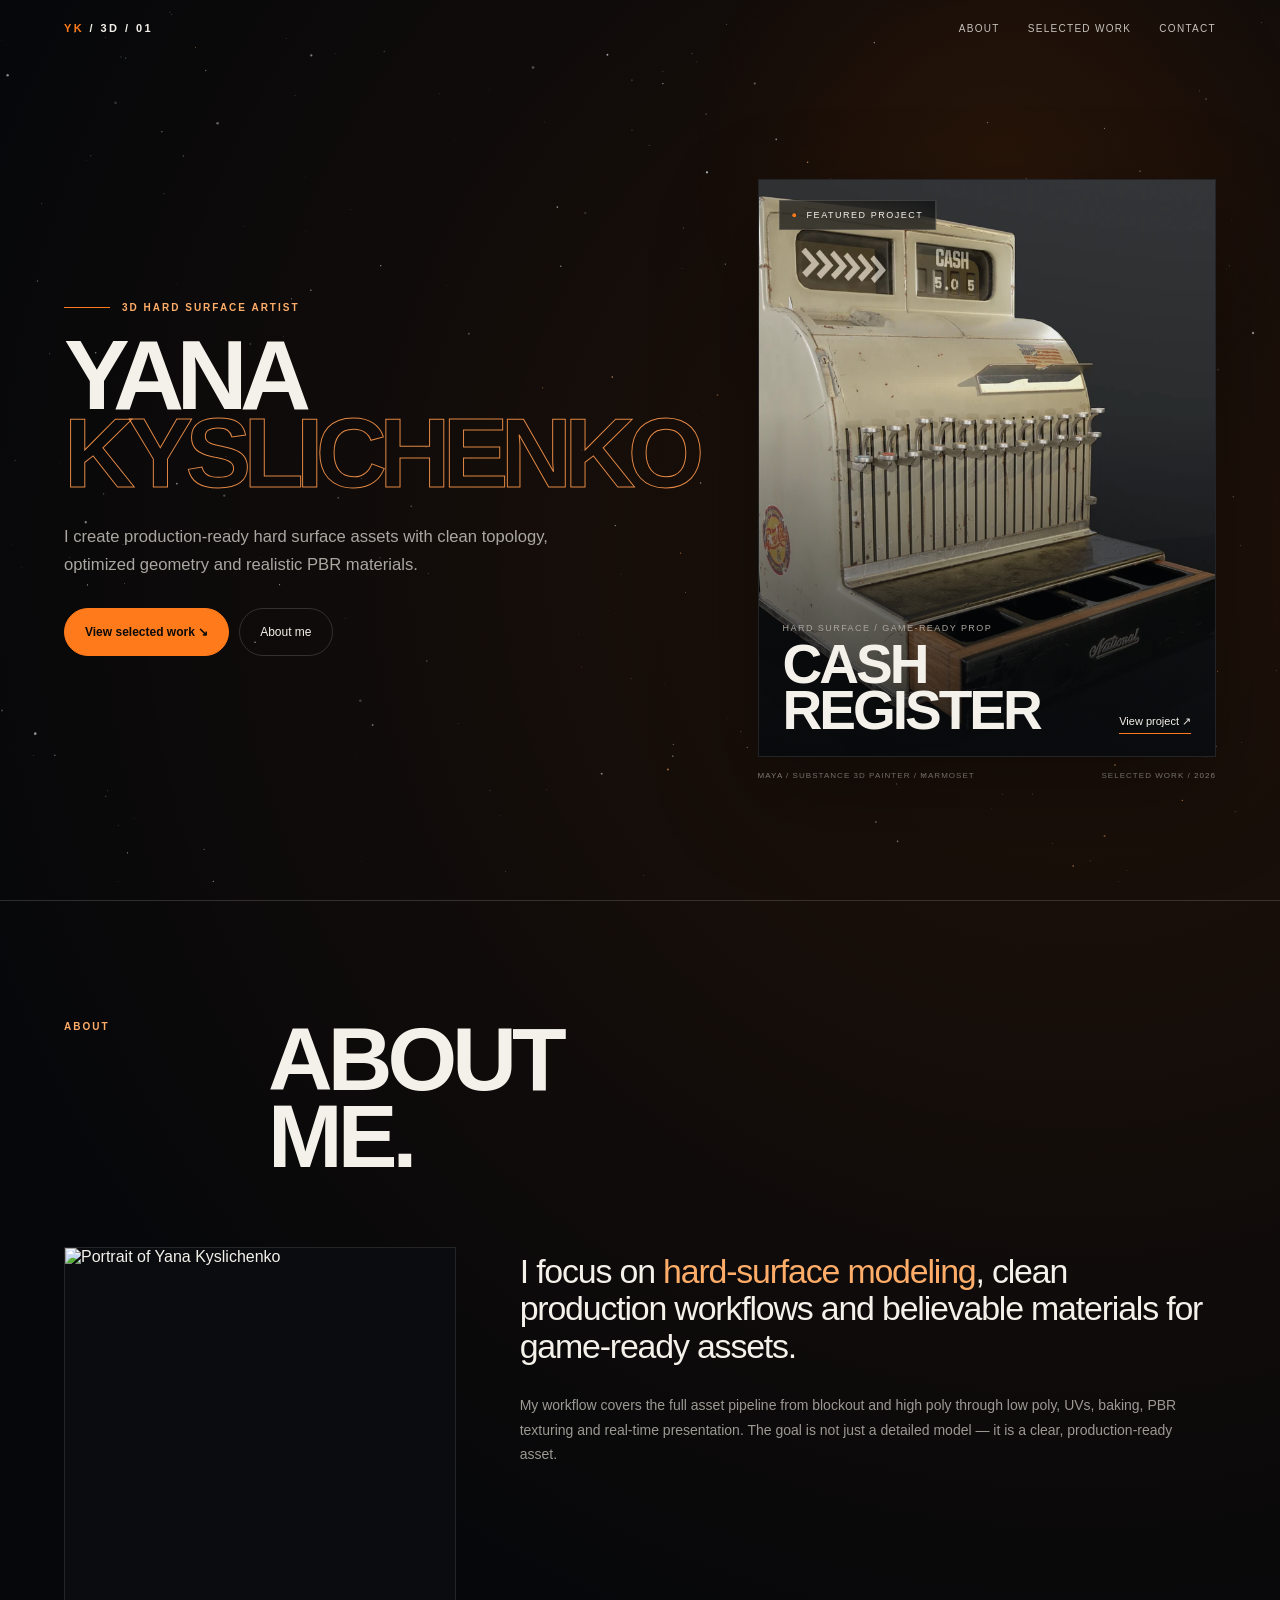
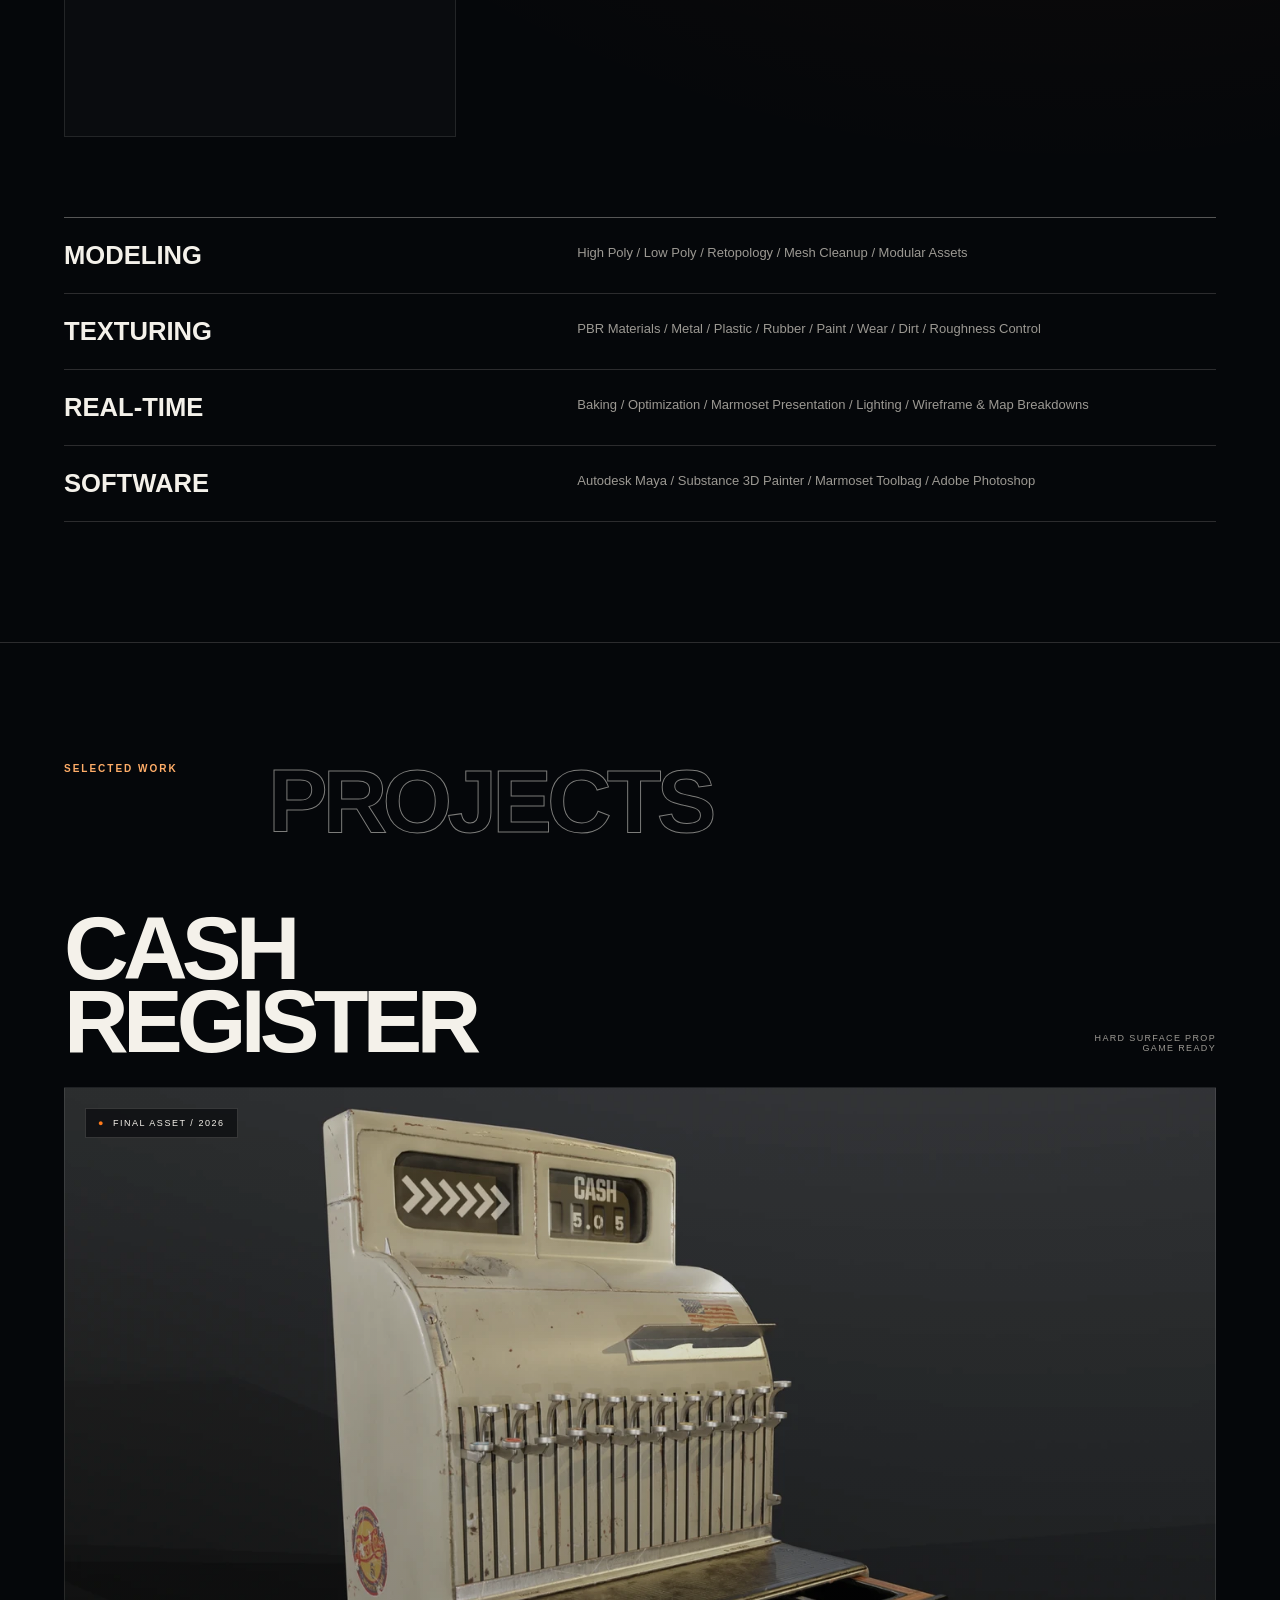
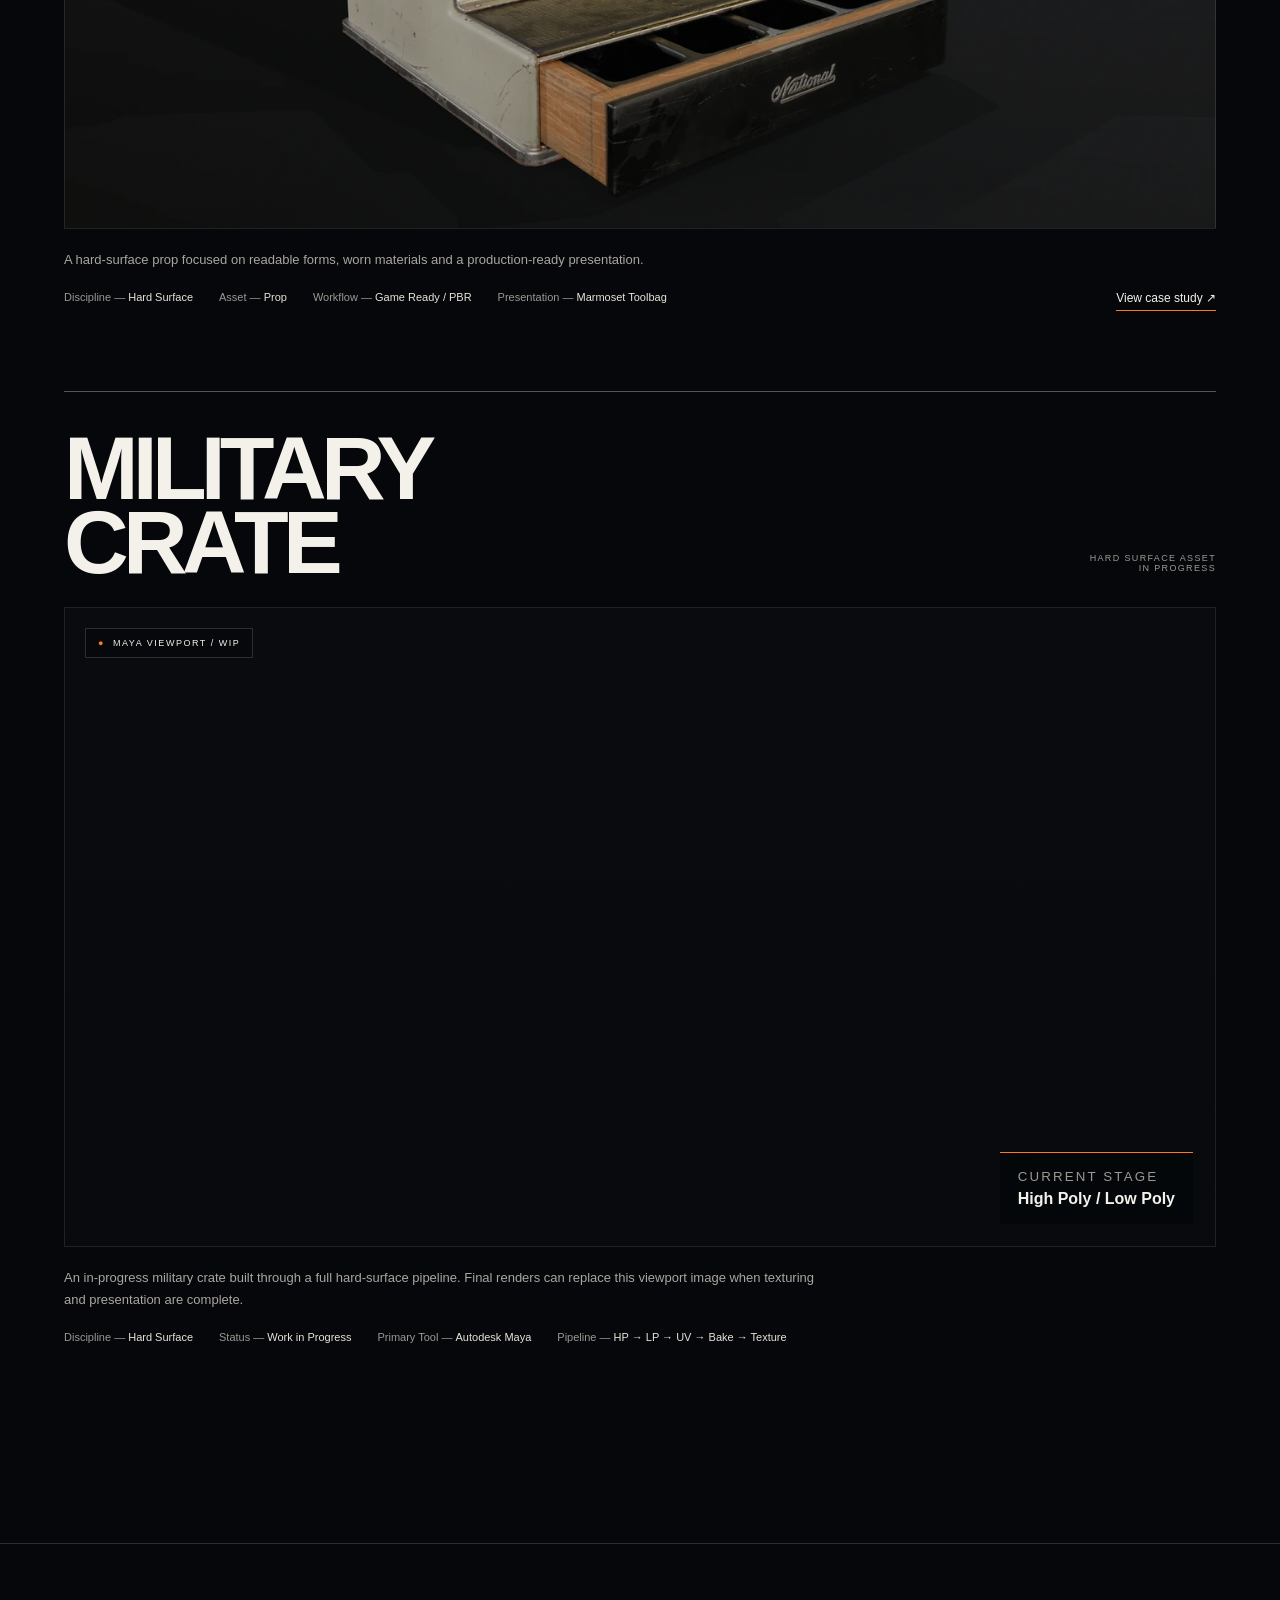
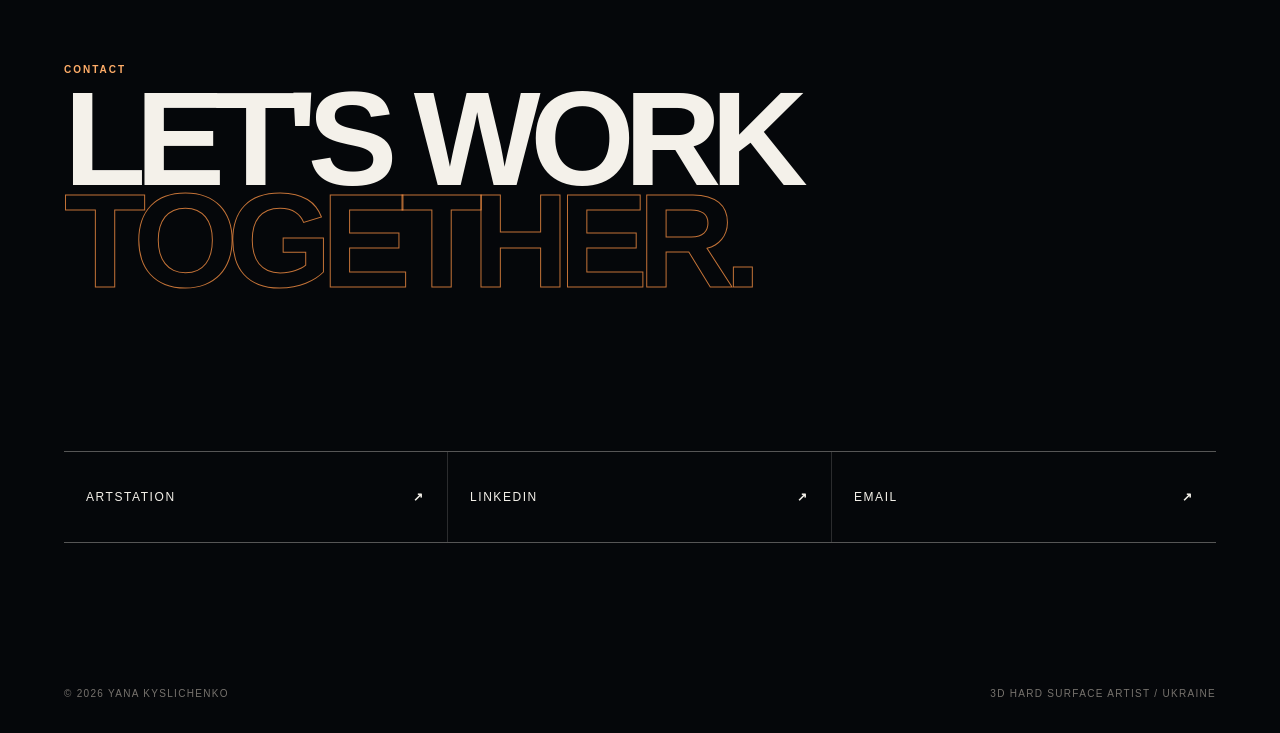
==== index.html @ fa63a416 "Improve hero spacing and mobile responsiveness" ====
<!doctype html>
<html lang="en">
<head>
<meta charset="UTF-8">
<meta name="viewport" content="width=device-width,initial-scale=1,viewport-fit=cover">
<meta name="description" content="Portfolio of Yana Kyslichenko, 3D Hard Surface Artist.">
<meta name="theme-color" content="#05070a">
<meta property="og:title" content="Yana Kyslichenko — 3D Hard Surface Artist">
<meta property="og:image" content="https://ykyana.github.io/YKyana-portfolio/images/cash-register.webp">
<link rel="canonical" href="https://ykyana.github.io/YKyana-portfolio/">
<title>Yana Kyslichenko — 3D Hard Surface Artist</title>
<style>
:root{--bg:#05070a;--text:#f4f1ea;--muted:#9c9993;--line:rgba(244,241,234,.16);--strong:rgba(244,241,234,.34);--o:#ff7a1a;--os:#ffad68;--p:clamp(22px,5vw,78px)}
*{box-sizing:border-box}html{scroll-behavior:smooth}body{margin:0;overflow-x:hidden;background:radial-gradient(circle at 84% 10%,rgba(255,107,0,.11),transparent 24%),var(--bg);color:var(--text);font-family:Arial,Helvetica,sans-serif}a{color:inherit}::selection{background:var(--o);color:#111}
#stars{position:fixed;inset:0;width:100%;height:100%;z-index:-3;pointer-events:none}.ambient{position:fixed;inset:0;z-index:-2;pointer-events:none;background:radial-gradient(circle at 78% 18%,rgba(255,103,0,.07),transparent 25%)}
.topbar{position:fixed;inset:0 0 auto;z-index:20;display:flex;justify-content:space-between;align-items:center;padding:22px var(--p);border-bottom:1px solid transparent;transition:.3s}.topbar.scrolled{background:rgba(5,7,10,.76);backdrop-filter:blur(18px);border-color:var(--line)}.brand{text-decoration:none;font-size:11px;font-weight:800;letter-spacing:.22em;text-transform:uppercase}.brand em{font-style:normal;color:var(--o)}nav{display:flex;gap:28px}nav a{text-decoration:none;color:#c6c2bb;font-size:10px;letter-spacing:.13em;text-transform:uppercase}nav a:hover{color:var(--os)}
.hero{min-height:100svh;display:grid;grid-template-columns:minmax(0,1.05fr) minmax(360px,.95fr);gap:clamp(24px,4vw,72px);align-items:center;padding:126px var(--p) 68px}.hero-copy{position:relative;z-index:3;min-width:0}.kicker,.index{color:var(--os);font-size:10px;font-weight:700;letter-spacing:.2em;text-transform:uppercase}.kicker{display:flex;align-items:center;gap:12px;margin-bottom:24px}.kicker:before{content:"";width:46px;height:1px;background:var(--o)}
h1{margin:0;font-size:clamp(4.3rem,9.5vw,10.4rem);line-height:.79;letter-spacing:-.078em;text-transform:uppercase}h1 span{display:block;color:transparent;-webkit-text-stroke:1px rgba(255,153,76,.88)}.hero-copy>p{max-width:550px;margin:30px 0 0;color:#aaa7a1;font-size:clamp(1rem,1.3vw,1.12rem);line-height:1.7}.actions{display:flex;flex-wrap:wrap;gap:10px;margin-top:28px}.btn{display:inline-flex;align-items:center;min-height:48px;padding:0 20px;border:1px solid var(--line);border-radius:999px;text-decoration:none;font-size:12px}.btn.primary{background:var(--o);border-color:var(--o);color:#0b0b0b;font-weight:800}.btn:hover{border-color:var(--os)}
.showcase{position:relative;z-index:2;transition:transform .18s ease-out}.cover-link{position:absolute;inset:0;z-index:5;display:block}.clickable{position:relative;cursor:pointer}.showcase:before{content:"";position:absolute;width:75%;aspect-ratio:1;right:-2%;top:2%;border-radius:50%;background:radial-gradient(circle,rgba(255,122,26,.15),rgba(255,122,26,.03) 45%,transparent 70%);filter:blur(30px);animation:pulse 5s ease-in-out infinite}.shot{position:relative;z-index:2;min-height:clamp(390px,47vw,640px);overflow:hidden;border:1px solid rgba(255,255,255,.1);background:#090b0e;box-shadow:0 36px 90px rgba(0,0,0,.35)}.shot img{width:100%;height:100%;min-height:inherit;display:block;object-fit:cover;transition:.7s}.shot:hover img{transform:scale(1.025)}.shot:after{content:"";position:absolute;inset:0;background:linear-gradient(180deg,transparent 40%,rgba(5,7,10,.8));pointer-events:none}.badge{position:absolute;z-index:3;top:20px;left:20px;padding:9px 12px;border:1px solid var(--line);background:rgba(5,7,10,.64);backdrop-filter:blur(14px);font-size:9px;letter-spacing:.17em;text-transform:uppercase}.badge:before{content:"●";margin-right:8px;color:var(--o)}.shot-info{position:absolute;z-index:3;left:24px;right:24px;bottom:22px;display:grid;grid-template-columns:1fr auto;gap:20px;align-items:end}.shot-info small{display:block;margin-bottom:8px;color:#aaa59e;font-size:9px;letter-spacing:.16em;text-transform:uppercase}.shot-info h2{margin:0;font-size:clamp(2.2rem,4.3vw,4.6rem);line-height:.84;letter-spacing:-.055em;text-transform:uppercase}.shot-info a{padding-bottom:5px;border-bottom:1px solid var(--o);text-decoration:none;font-size:11px;white-space:nowrap}.show-meta{display:flex;justify-content:space-between;gap:18px;padding-top:14px;color:#8f8b85;font-size:9px;letter-spacing:.13em;text-transform:uppercase}
.section{padding:120px var(--p);border-top:1px solid var(--line)}.head{display:grid;grid-template-columns:180px 1fr;gap:24px;margin-bottom:72px}.title{margin:0;font-size:clamp(3rem,7vw,7.4rem);line-height:.86;letter-spacing:-.055em;text-transform:uppercase}.title.outline{color:transparent;-webkit-text-stroke:1px rgba(244,241,234,.5)}
.about-layout{display:grid;grid-template-columns:minmax(240px,.72fr) minmax(0,1.28fr);gap:clamp(34px,5vw,76px);align-items:start}.about-photo{position:relative;margin:0;overflow:hidden;border:1px solid rgba(255,255,255,.1);background:#0a0c0f;aspect-ratio:4/5}.about-photo img{width:100%;height:100%;display:block;object-fit:cover;object-position:center}.about-copy-wrap{padding-top:6px}.lead{margin:0;font-size:clamp(1.6rem,2.65vw,2.8rem);line-height:1.1;letter-spacing:-.035em}.lead span{color:var(--os)}.copy{max-width:660px;margin-top:28px;color:var(--muted);line-height:1.75;font-size:14px}.caps{margin-top:80px;border-top:1px solid var(--strong)}.cap{display:grid;grid-template-columns:minmax(190px,1fr) 1.3fr;gap:22px;padding:23px 0;border-bottom:1px solid var(--line)}.cap h3{margin:0;font-size:clamp(1.3rem,2vw,2rem);text-transform:uppercase}.cap p{margin:2px 0 0;color:var(--muted);font-size:13px;line-height:1.55}
.project{padding:40px 0 80px;border-top:1px solid var(--strong)}#work .project:first-of-type{border-top:0;padding-top:0}.ptop{display:grid;grid-template-columns:1fr auto;gap:22px;align-items:end;margin-bottom:28px}.pname{margin:0;font-size:clamp(2.8rem,7vw,7.8rem);line-height:.82;letter-spacing:-.065em;text-transform:uppercase}.ptype{padding-bottom:6px;color:var(--muted);font-size:9px;letter-spacing:.15em;text-align:right;text-transform:uppercase}.visual{position:relative;min-height:clamp(380px,58vw,800px);overflow:hidden;border:1px solid rgba(255,255,255,.09);background:#090b0e center/cover no-repeat}.visual.cash{background-image:linear-gradient(180deg,rgba(5,7,10,.02),rgba(5,7,10,.22)),url("images/cash-register.webp")}.visual.crate{min-height:clamp(340px,50vw,650px);background-image:linear-gradient(180deg,rgba(5,7,10,.02),rgba(5,7,10,.38)),url("images/military-crate-wip.webp")}.label{position:absolute;top:20px;left:20px;padding:9px 12px;border:1px solid var(--line);background:rgba(5,7,10,.65);font-size:9px;letter-spacing:.17em;text-transform:uppercase}.label:before{content:"●";margin-right:8px;color:var(--o)}.stage{position:absolute;right:22px;bottom:22px;padding:16px 18px;border-top:1px solid var(--o);background:rgba(5,7,10,.75);backdrop-filter:blur(12px)}.stage small{display:block;margin-bottom:6px;color:var(--muted);letter-spacing:.16em;text-transform:uppercase}.desc{max-width:760px;margin:20px 0 0;color:#aaa69f;font-size:13px;line-height:1.7}.pbot{display:grid;grid-template-columns:1fr auto;gap:28px;margin-top:20px}.meta{display:flex;flex-wrap:wrap;gap:10px 26px;color:var(--muted);font-size:11px}.meta b{color:#e9e4da;font-weight:500}.plink{padding-bottom:5px;border-bottom:1px solid var(--o);text-decoration:none;font-size:12px;white-space:nowrap}
.contact{min-height:80svh;display:flex;flex-direction:column;justify-content:space-between;gap:78px}.contact h2{margin:12px 0 0;font-size:clamp(4rem,10.5vw,11rem);line-height:.76;letter-spacing:-.078em;text-transform:uppercase}.contact h2 span{display:block;color:transparent;-webkit-text-stroke:1px rgba(255,148,70,.76)}.links{display:grid;grid-template-columns:repeat(3,1fr);border-top:1px solid var(--strong);border-bottom:1px solid var(--strong)}.links a{display:flex;justify-content:space-between;align-items:center;min-height:90px;padding:0 22px;border-right:1px solid var(--line);text-decoration:none;font-size:12px;letter-spacing:.13em;text-transform:uppercase}.links a:last-child{border-right:0}.links a:hover{background:rgba(255,122,26,.06);color:var(--os)}footer{display:flex;justify-content:space-between;gap:20px;padding:25px var(--p) 34px;color:#77736e;font-size:10px;letter-spacing:.13em;text-transform:uppercase}.reveal{opacity:0;transform:translateY(30px);transition:.8s}.reveal.visible{opacity:1;transform:none}@keyframes pulse{50%{opacity:.65;transform:scale(1.08)}}
@media(min-width:1451px) and (max-width:1900px){.hero{grid-template-columns:minmax(0,1.12fr) minmax(420px,.88fr);gap:clamp(40px,4.5vw,86px)}.hero h1{font-size:clamp(5rem,8vw,9rem)}.showcase{width:min(100%,740px);justify-self:end}}
@media(min-width:981px) and (max-width:1450px){.hero{grid-template-columns:minmax(0,1.18fr) minmax(360px,.82fr);gap:34px}.showcase{width:min(100%,500px);justify-self:end}.shot{min-height:clamp(470px,45vw,600px)}.show-meta{font-size:8px}.hero h1{font-size:clamp(4.3rem,7.7vw,7.7rem)}}
@media(min-width:701px) and (max-width:1180px){.section{padding-top:82px;padding-bottom:82px}.head{grid-template-columns:140px 1fr;margin-bottom:48px}.title{font-size:clamp(3.2rem,5.25vw,4.65rem);line-height:.9}.lead{font-size:clamp(1.5rem,2.15vw,2rem)}.about-layout{grid-template-columns:minmax(220px,.68fr) minmax(0,1.32fr);gap:42px}.about-photo{max-width:310px}.copy{margin-top:22px;font-size:13px}.caps{margin-top:54px}.pname{font-size:clamp(2.7rem,5.3vw,4.9rem)}#work .title{font-size:clamp(3.35rem,5.5vw,4.8rem)}}
@media(max-width:980px){.hero{grid-template-columns:1fr;min-height:auto;padding-top:116px}.showcase{width:100%;max-width:620px;justify-self:start;margin-top:18px}.head{grid-template-columns:1fr}.about-layout{grid-template-columns:minmax(210px,.65fr) minmax(0,1.35fr)}.cap{grid-template-columns:1fr 1.3fr}.ptype{display:none}.links{grid-template-columns:1fr}.links a{border-right:0;border-bottom:1px solid var(--line)}}
@media(max-width:700px){:root{--p:20px}.topbar{padding:18px var(--p)}.brand{font-size:9px;white-space:nowrap}nav{gap:13px}nav a{font-size:9px}nav a:nth-child(2){display:none}.hero{padding:104px var(--p) 54px;gap:30px}.hero-copy{width:100%}.kicker{margin-bottom:18px;font-size:8px}.kicker:before{width:28px}h1,.hero h1{font-size:clamp(3rem,15.3vw,5.25rem);line-height:.82;letter-spacing:-.07em;max-width:100%}.hero-copy>p{margin-top:24px;font-size:15px;line-height:1.55}.actions{margin-top:22px}.btn{min-height:46px;padding:0 17px;font-size:11px}.showcase{width:100%;max-width:none;margin-top:4px}.shot{min-height:0;aspect-ratio:4/5}.shot img{min-height:0;position:absolute;inset:0;object-position:center}.badge{top:14px;left:14px;font-size:8px}.shot-info{left:16px;right:16px;bottom:16px;grid-template-columns:1fr;gap:12px}.shot-info h2{font-size:clamp(2.4rem,14vw,4rem)}.shot-info a{width:max-content}.show-meta{flex-direction:column;gap:6px;font-size:8px}.section{padding:68px var(--p)}.head{margin-bottom:42px}.title{font-size:clamp(2.8rem,15vw,4.6rem)}.about-layout{grid-template-columns:1fr}.about-photo{width:100%;max-width:360px}.lead{font-size:clamp(1.45rem,7vw,2rem)}.copy{font-size:13px}.caps{margin-top:48px}.cap{grid-template-columns:1fr}.pname{font-size:clamp(2.7rem,15vw,4.8rem)}.visual,.visual.crate{min-height:0;aspect-ratio:4/5}.stage{right:12px;bottom:12px;left:12px}.pbot{grid-template-columns:1fr}.contact{min-height:auto;gap:54px}.contact h2{font-size:clamp(3.2rem,16vw,5.8rem)}.links a{min-height:72px;padding:0 16px}footer{flex-direction:column;align-items:flex-start;padding-left:var(--p);padding-right:var(--p)}}
@media(max-width:390px){nav a:first-child{display:none}h1,.hero h1{font-size:14.4vw}.actions{display:grid;grid-template-columns:1fr}.btn{justify-content:center}.shot-info h2{font-size:12vw}}
@media(prefers-reduced-motion:reduce){*{animation:none!important;transition:none!important}.reveal{opacity:1;transform:none}}
</style>
</head>
<body>
<canvas id="stars"></canvas><div class="ambient"></div>
<header class="topbar" id="topbar"><a class="brand" href="#home"><em>YK</em> / 3D / 01</a><nav><a href="#about">About</a><a href="#work">Selected work</a><a href="#contact">Contact</a></nav></header>
<main>
<section class="hero" id="home">
  <div class="hero-copy reveal">
    <div class="kicker">3D Hard Surface Artist</div>
    <h1>Yana<span>Kyslichenko</span></h1>
    <p>I create production-ready hard surface assets with clean topology, optimized geometry and realistic PBR materials.</p>
    <div class="actions"><a class="btn primary" href="#work">View selected work ↘</a><a class="btn" href="#about">About me</a></div>
  </div>
  <div class="showcase reveal" id="showcase">
    <div class="shot clickable"><a class="cover-link" href="cash-register.html?v=20260826c" aria-label="Open Cash Register project"></a>
      <img src="images/cash-register.webp" width="1600" height="900" alt="Cash Register hard surface game-ready asset by Yana Kyslichenko">
      <div class="badge">Featured project</div>
      <div class="shot-info"><div><small>Hard Surface / Game-ready Prop</small><h2>Cash Register</h2></div><a href="cash-register.html?v=20260826c">View project ↗</a></div>
    </div>
    <div class="show-meta"><span>Maya / Substance 3D Painter / Marmoset</span><span>Selected Work / 2026</span></div>
  </div>
</section>
<section class="section" id="about">
  <div class="head reveal"><div class="index">About</div><h2 class="title">About<br>me.</h2></div>
  <div class="about-layout reveal"><figure class="about-photo"><img src="images/IMG_6020.jpeg" alt="Portrait of Yana Kyslichenko" loading="lazy" decoding="async"></figure><div class="about-copy-wrap"><p class="lead">I focus on <span>hard-surface modeling</span>, clean production workflows and believable materials for game-ready assets.</p><div class="copy">My workflow covers the full asset pipeline from blockout and high poly through low poly, UVs, baking, PBR texturing and real-time presentation. The goal is not just a detailed model — it is a clear, production-ready asset.</div></div></div>
  <div class="caps reveal">
    <div class="cap"><h3>Modeling</h3><p>High Poly / Low Poly / Retopology / Mesh Cleanup / Modular Assets</p></div>
    <div class="cap"><h3>Texturing</h3><p>PBR Materials / Metal / Plastic / Rubber / Paint / Wear / Dirt / Roughness Control</p></div>
    <div class="cap"><h3>Real-Time</h3><p>Baking / Optimization / Marmoset Presentation / Lighting / Wireframe & Map Breakdowns</p></div>
    <div class="cap"><h3>Software</h3><p>Autodesk Maya / Substance 3D Painter / Marmoset Toolbag / Adobe Photoshop</p></div>
  </div>
</section>
<section class="section" id="work">
  <div class="head reveal"><div class="index">Selected Work</div><h2 class="title outline">Projects</h2></div>
  <article class="project reveal">
    <div class="ptop"><h3 class="pname">Cash<br>Register</h3><div class="ptype">Hard Surface Prop<br>Game Ready</div></div>
    <div class="visual cash clickable"><a class="cover-link" href="cash-register.html?v=20260826c" aria-label="Open Cash Register project"></a><div class="label">Final asset / 2026</div></div>
    <p class="desc">A hard-surface prop focused on readable forms, worn materials and a production-ready presentation.</p>
    <div class="pbot"><div class="meta"><span>Discipline — <b>Hard Surface</b></span><span>Asset — <b>Prop</b></span><span>Workflow — <b>Game Ready / PBR</b></span><span>Presentation — <b>Marmoset Toolbag</b></span></div><a class="plink" href="cash-register.html?v=20260826c">View case study ↗</a></div>
  </article>
  <article class="project reveal">
    <div class="ptop"><h3 class="pname">Military<br>Crate</h3><div class="ptype">Hard Surface Asset<br>In Progress</div></div>
    <div class="visual crate"><div class="label">Maya viewport / WIP</div><div class="stage"><small>Current stage</small><strong>High Poly / Low Poly</strong></div></div>
    <p class="desc">An in-progress military crate built through a full hard-surface pipeline. Final renders can replace this viewport image when texturing and presentation are complete.</p>
    <div class="pbot"><div class="meta"><span>Discipline — <b>Hard Surface</b></span><span>Status — <b>Work in Progress</b></span><span>Primary Tool — <b>Autodesk Maya</b></span><span>Pipeline — <b>HP → LP → UV → Bake → Texture</b></span></div></div>
  </article>
</section>
<section class="section contact" id="contact">
  <div><div class="index reveal">Contact</div><h2 class="reveal">Let's work<span>together.</span></h2></div>
  <div class="links reveal">
    <a href="https://yanamain.artstation.com" target="_blank" rel="noopener noreferrer"><span>ArtStation</span><b>↗</b></a>
    <a href="https://www.linkedin.com/in/yana-kyslichenko-04148a252/" target="_blank" rel="noopener noreferrer"><span>LinkedIn</span><b>↗</b></a>
    <a href="mailto:yanakislichenko@icloud.com"><span>Email</span><b>↗</b></a>
  </div>
</section>
</main>
<footer><span>© 2026 Yana Kyslichenko</span><span>3D Hard Surface Artist / Ukraine</span></footer>
<script>
const c=document.getElementById("stars"),x=c.getContext("2d");let s=[],mx=0,my=0;
function resize(){const d=Math.min(devicePixelRatio||1,2);c.width=innerWidth*d;c.height=innerHeight*d;c.style.width=innerWidth+"px";c.style.height=innerHeight+"px";x.setTransform(d,0,0,d,0,0);s=Array.from({length:Math.min(380,Math.floor(innerWidth*.24))},()=>({x:Math.random()*innerWidth,y:Math.random()*innerHeight,z:Math.random()*.9+.12,r:Math.random()*1.2+.18,a:Math.random()*.62+.16,w:Math.random()>.88}))}
function draw(){x.clearRect(0,0,innerWidth,innerHeight);for(const a of s){a.y+=.045+a.z*.12;if(a.y>innerHeight+4){a.y=-4;a.x=Math.random()*innerWidth}const px=(mx-innerWidth/2)*a.z*.008,py=(my-innerHeight/2)*a.z*.008;x.beginPath();x.fillStyle=a.w?`rgba(255,173,104,${a.a})`:`rgba(226,235,246,${a.a})`;x.arc(a.x+px,a.y+py,a.r*a.z,0,Math.PI*2);x.fill()}requestAnimationFrame(draw)}
addEventListener("resize",resize);addEventListener("pointermove",e=>{mx=e.clientX;my=e.clientY;const v=document.getElementById("showcase");if(v&&innerWidth>1450){const rx=(e.clientY/innerHeight-.5)*-1.3,ry=(e.clientX/innerWidth-.5)*1.8;v.style.transform=`perspective(1200px) rotateX(${rx}deg) rotateY(${ry}deg)`}});
const o=new IntersectionObserver(es=>es.forEach(e=>{if(e.isIntersecting)e.target.classList.add("visible")}),{threshold:.06,rootMargin:"0px 0px 80px 0px"});document.querySelectorAll(".reveal").forEach(e=>o.observe(e));addEventListener("scroll",()=>document.getElementById("topbar").classList.toggle("scrolled",scrollY>24));resize();draw();
</script>
</body></html>
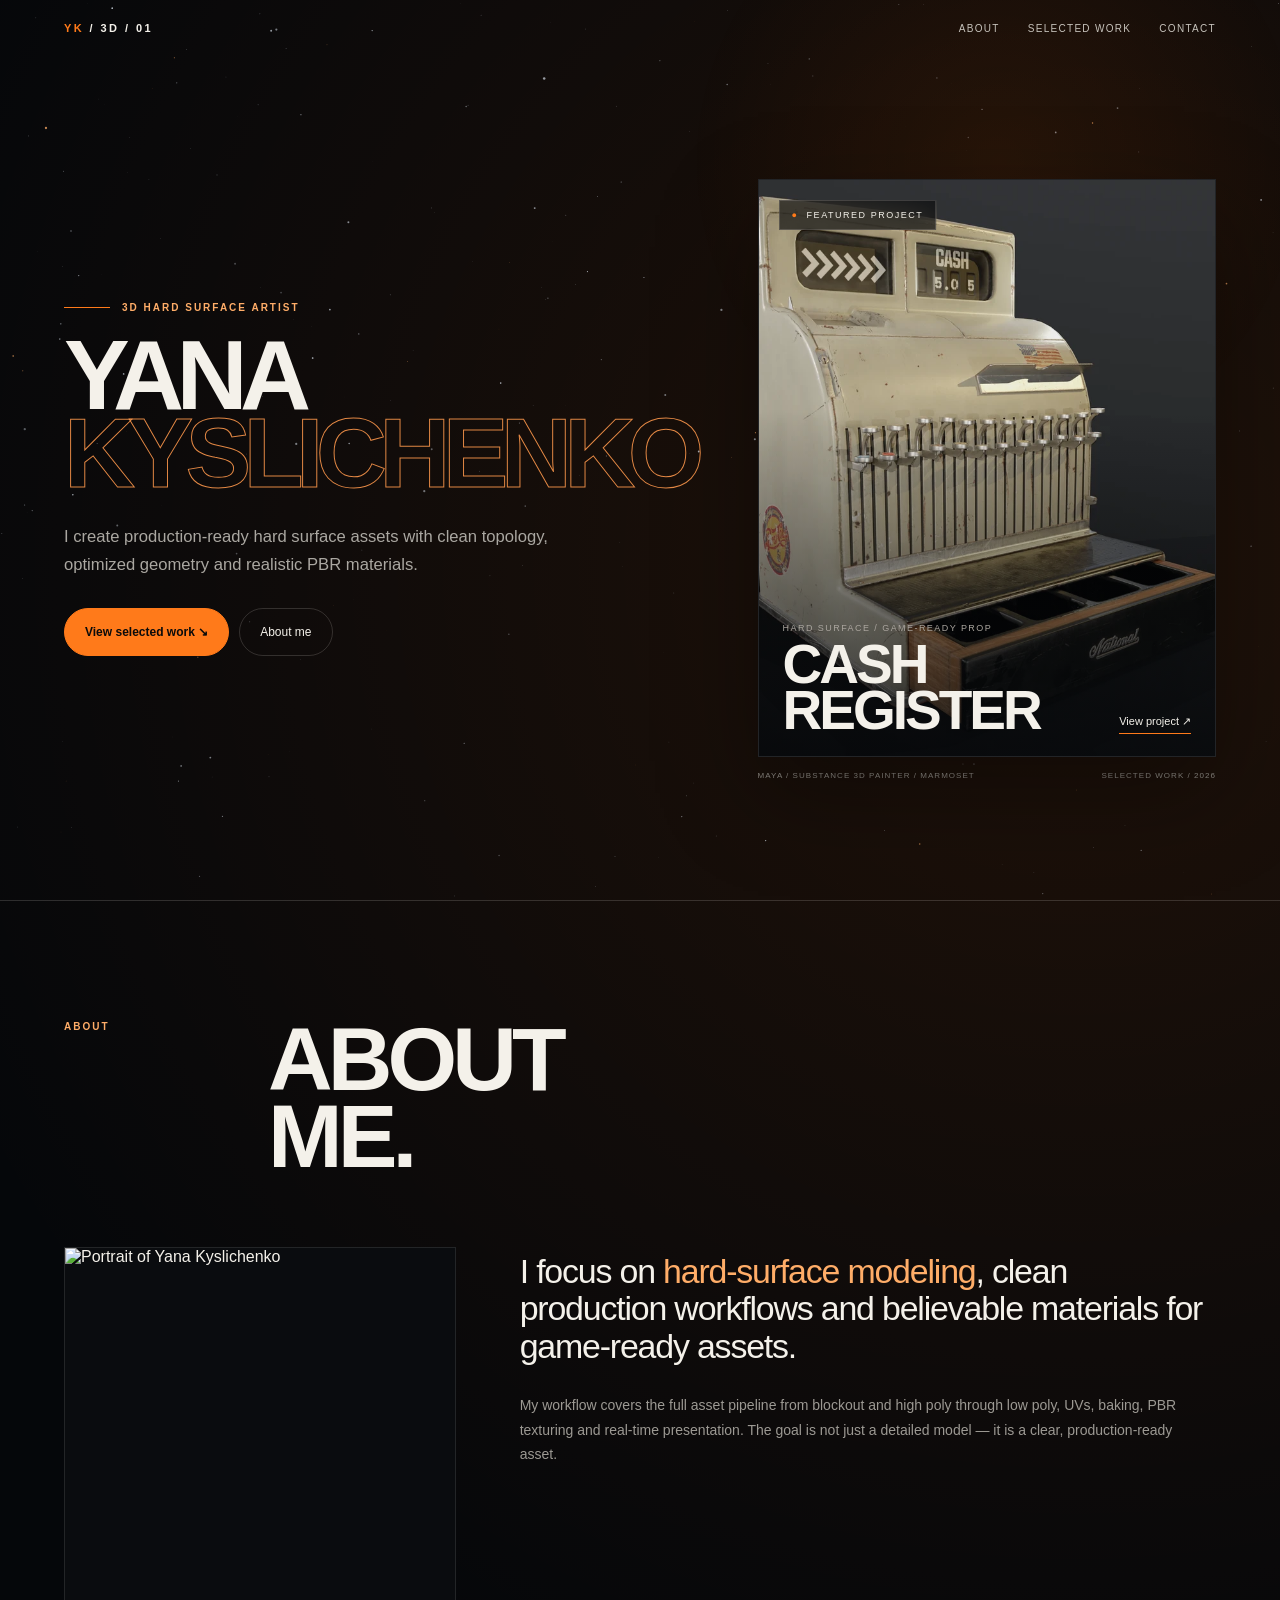
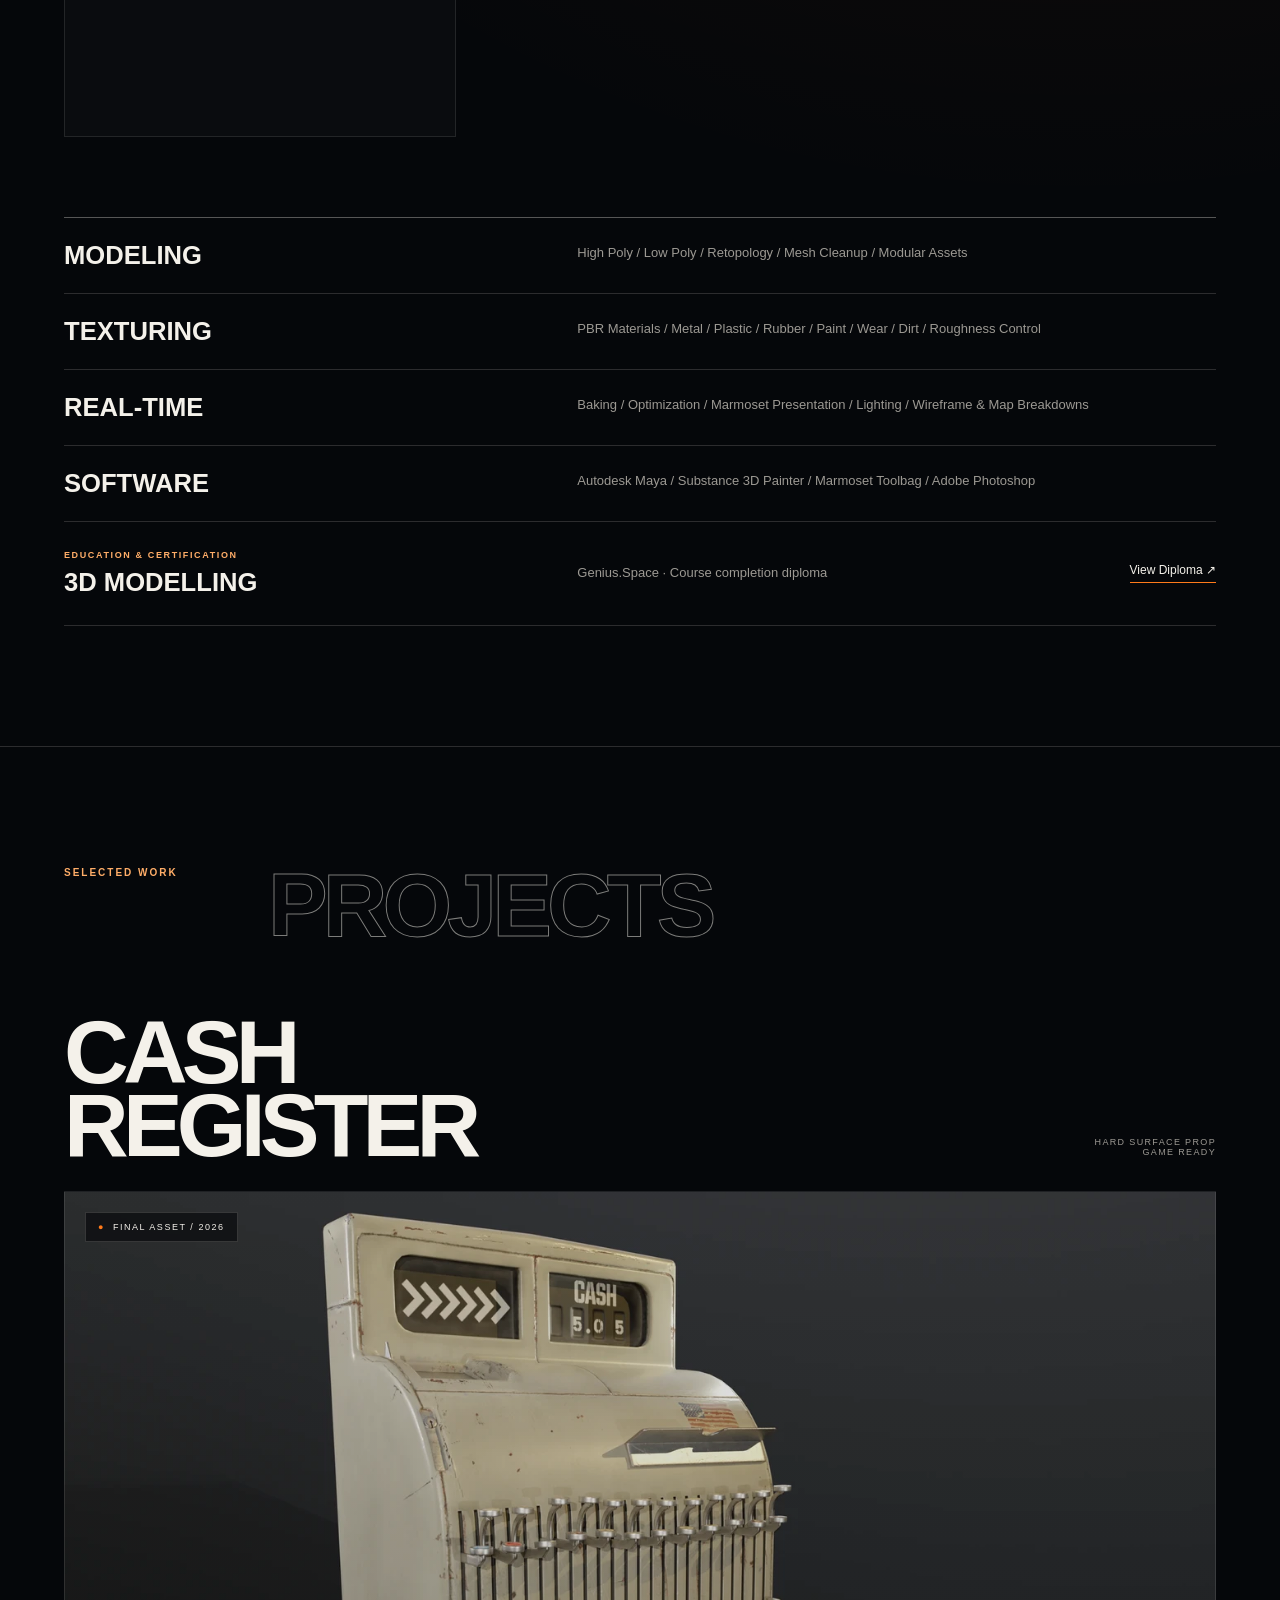
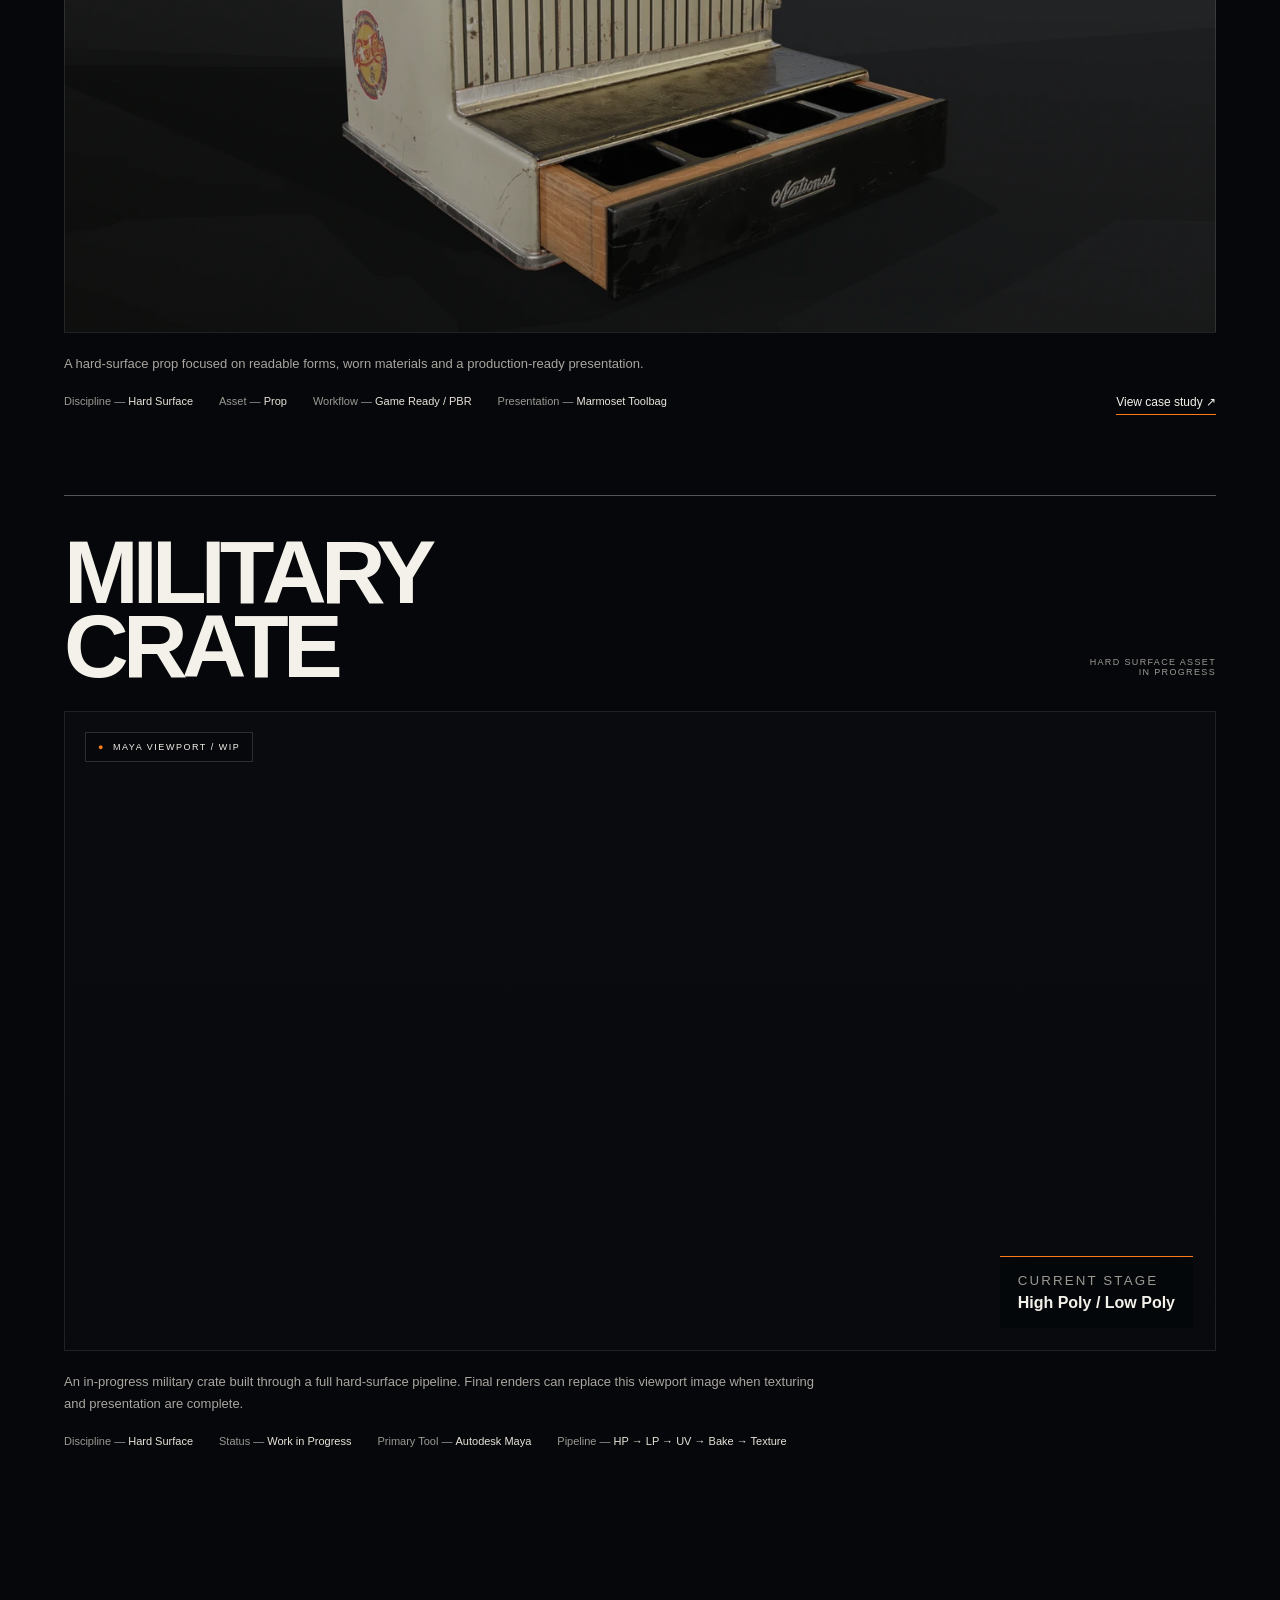
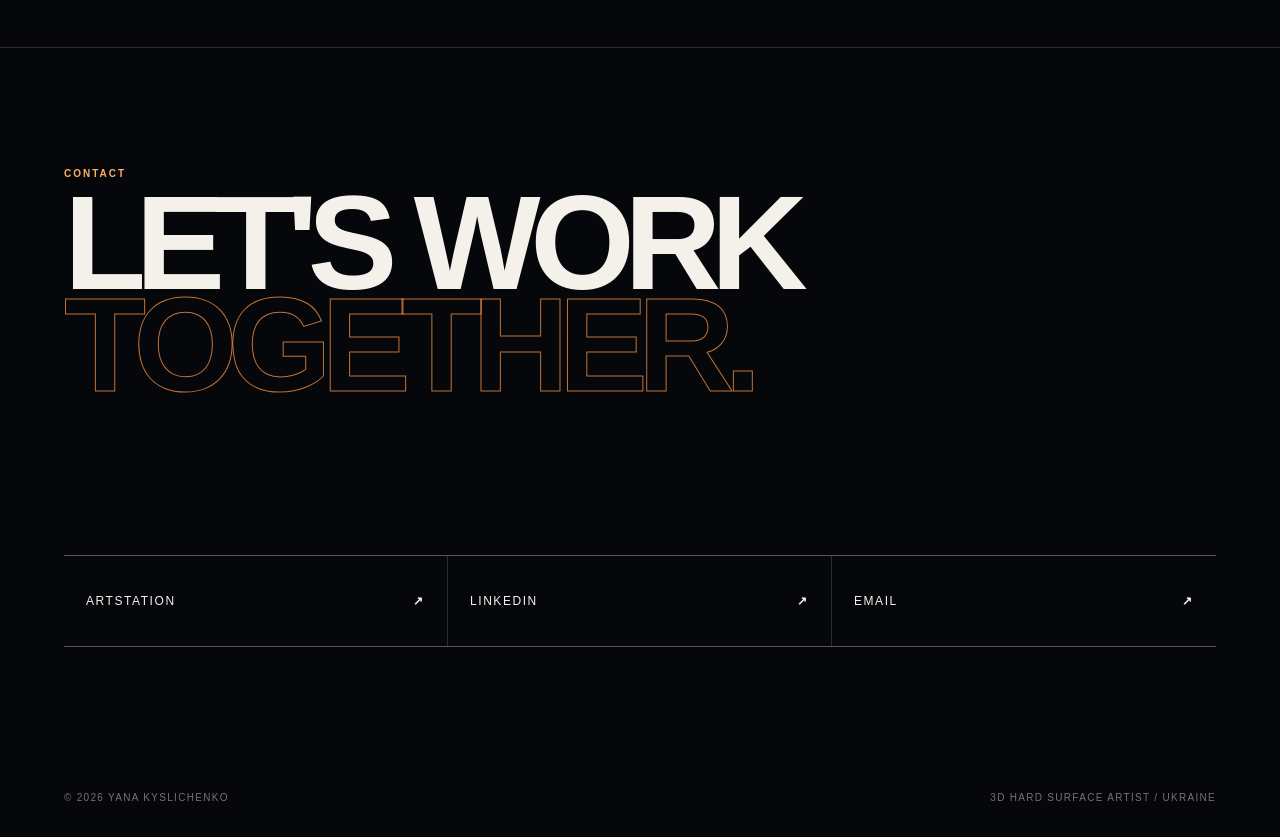
==== commit 8e8e23e8: "Add 3D modelling diploma to About section" ====
--- a/index.html
+++ b/index.html
@@ -18,14 +18,14 @@
 h1{margin:0;font-size:clamp(4.3rem,9.5vw,10.4rem);line-height:.79;letter-spacing:-.078em;text-transform:uppercase}h1 span{display:block;color:transparent;-webkit-text-stroke:1px rgba(255,153,76,.88)}.hero-copy>p{max-width:550px;margin:30px 0 0;color:#aaa7a1;font-size:clamp(1rem,1.3vw,1.12rem);line-height:1.7}.actions{display:flex;flex-wrap:wrap;gap:10px;margin-top:28px}.btn{display:inline-flex;align-items:center;min-height:48px;padding:0 20px;border:1px solid var(--line);border-radius:999px;text-decoration:none;font-size:12px}.btn.primary{background:var(--o);border-color:var(--o);color:#0b0b0b;font-weight:800}.btn:hover{border-color:var(--os)}
 .showcase{position:relative;z-index:2;transition:transform .18s ease-out}.cover-link{position:absolute;inset:0;z-index:5;display:block}.clickable{position:relative;cursor:pointer}.showcase:before{content:"";position:absolute;width:75%;aspect-ratio:1;right:-2%;top:2%;border-radius:50%;background:radial-gradient(circle,rgba(255,122,26,.15),rgba(255,122,26,.03) 45%,transparent 70%);filter:blur(30px);animation:pulse 5s ease-in-out infinite}.shot{position:relative;z-index:2;min-height:clamp(390px,47vw,640px);overflow:hidden;border:1px solid rgba(255,255,255,.1);background:#090b0e;box-shadow:0 36px 90px rgba(0,0,0,.35)}.shot img{width:100%;height:100%;min-height:inherit;display:block;object-fit:cover;transition:.7s}.shot:hover img{transform:scale(1.025)}.shot:after{content:"";position:absolute;inset:0;background:linear-gradient(180deg,transparent 40%,rgba(5,7,10,.8));pointer-events:none}.badge{position:absolute;z-index:3;top:20px;left:20px;padding:9px 12px;border:1px solid var(--line);background:rgba(5,7,10,.64);backdrop-filter:blur(14px);font-size:9px;letter-spacing:.17em;text-transform:uppercase}.badge:before{content:"●";margin-right:8px;color:var(--o)}.shot-info{position:absolute;z-index:3;left:24px;right:24px;bottom:22px;display:grid;grid-template-columns:1fr auto;gap:20px;align-items:end}.shot-info small{display:block;margin-bottom:8px;color:#aaa59e;font-size:9px;letter-spacing:.16em;text-transform:uppercase}.shot-info h2{margin:0;font-size:clamp(2.2rem,4.3vw,4.6rem);line-height:.84;letter-spacing:-.055em;text-transform:uppercase}.shot-info a{padding-bottom:5px;border-bottom:1px solid var(--o);text-decoration:none;font-size:11px;white-space:nowrap}.show-meta{display:flex;justify-content:space-between;gap:18px;padding-top:14px;color:#8f8b85;font-size:9px;letter-spacing:.13em;text-transform:uppercase}
 .section{padding:120px var(--p);border-top:1px solid var(--line)}.head{display:grid;grid-template-columns:180px 1fr;gap:24px;margin-bottom:72px}.title{margin:0;font-size:clamp(3rem,7vw,7.4rem);line-height:.86;letter-spacing:-.055em;text-transform:uppercase}.title.outline{color:transparent;-webkit-text-stroke:1px rgba(244,241,234,.5)}
-.about-layout{display:grid;grid-template-columns:minmax(240px,.72fr) minmax(0,1.28fr);gap:clamp(34px,5vw,76px);align-items:start}.about-photo{position:relative;margin:0;overflow:hidden;border:1px solid rgba(255,255,255,.1);background:#0a0c0f;aspect-ratio:4/5}.about-photo img{width:100%;height:100%;display:block;object-fit:cover;object-position:center}.about-copy-wrap{padding-top:6px}.lead{margin:0;font-size:clamp(1.6rem,2.65vw,2.8rem);line-height:1.1;letter-spacing:-.035em}.lead span{color:var(--os)}.copy{max-width:660px;margin-top:28px;color:var(--muted);line-height:1.75;font-size:14px}.caps{margin-top:80px;border-top:1px solid var(--strong)}.cap{display:grid;grid-template-columns:minmax(190px,1fr) 1.3fr;gap:22px;padding:23px 0;border-bottom:1px solid var(--line)}.cap h3{margin:0;font-size:clamp(1.3rem,2vw,2rem);text-transform:uppercase}.cap p{margin:2px 0 0;color:var(--muted);font-size:13px;line-height:1.55}
+.about-layout{display:grid;grid-template-columns:minmax(240px,.72fr) minmax(0,1.28fr);gap:clamp(34px,5vw,76px);align-items:start}.about-photo{position:relative;margin:0;overflow:hidden;border:1px solid rgba(255,255,255,.1);background:#0a0c0f;aspect-ratio:4/5}.about-photo img{width:100%;height:100%;display:block;object-fit:cover;object-position:center}.about-copy-wrap{padding-top:6px}.lead{margin:0;font-size:clamp(1.6rem,2.65vw,2.8rem);line-height:1.1;letter-spacing:-.035em}.lead span{color:var(--os)}.copy{max-width:660px;margin-top:28px;color:var(--muted);line-height:1.75;font-size:14px}.caps{margin-top:80px;border-top:1px solid var(--strong)}.cap{display:grid;grid-template-columns:minmax(190px,1fr) 1.3fr;gap:22px;padding:23px 0;border-bottom:1px solid var(--line)}.cap h3{margin:0;font-size:clamp(1.3rem,2vw,2rem);text-transform:uppercase}.cap p{margin:2px 0 0;color:var(--muted);font-size:13px;line-height:1.55}.cert{display:grid;grid-template-columns:minmax(190px,1fr) 1.3fr;gap:22px;align-items:center;padding:28px 0;border-bottom:1px solid var(--line)}.cert-kicker{margin:0 0 8px;color:var(--os);font-size:9px;font-weight:700;letter-spacing:.18em;text-transform:uppercase}.cert h3{margin:0;font-size:clamp(1.3rem,2vw,2rem);text-transform:uppercase}.cert-meta{display:flex;justify-content:space-between;align-items:center;gap:24px}.cert-meta p{margin:0;color:var(--muted);font-size:13px;line-height:1.55}.cert-link{flex:0 0 auto;padding-bottom:5px;border-bottom:1px solid var(--o);text-decoration:none;font-size:12px;white-space:nowrap}.cert-link:hover{color:var(--os)}
 .project{padding:40px 0 80px;border-top:1px solid var(--strong)}#work .project:first-of-type{border-top:0;padding-top:0}.ptop{display:grid;grid-template-columns:1fr auto;gap:22px;align-items:end;margin-bottom:28px}.pname{margin:0;font-size:clamp(2.8rem,7vw,7.8rem);line-height:.82;letter-spacing:-.065em;text-transform:uppercase}.ptype{padding-bottom:6px;color:var(--muted);font-size:9px;letter-spacing:.15em;text-align:right;text-transform:uppercase}.visual{position:relative;min-height:clamp(380px,58vw,800px);overflow:hidden;border:1px solid rgba(255,255,255,.09);background:#090b0e center/cover no-repeat}.visual.cash{background-image:linear-gradient(180deg,rgba(5,7,10,.02),rgba(5,7,10,.22)),url("images/cash-register.webp")}.visual.crate{min-height:clamp(340px,50vw,650px);background-image:linear-gradient(180deg,rgba(5,7,10,.02),rgba(5,7,10,.38)),url("images/military-crate-wip.webp")}.label{position:absolute;top:20px;left:20px;padding:9px 12px;border:1px solid var(--line);background:rgba(5,7,10,.65);font-size:9px;letter-spacing:.17em;text-transform:uppercase}.label:before{content:"●";margin-right:8px;color:var(--o)}.stage{position:absolute;right:22px;bottom:22px;padding:16px 18px;border-top:1px solid var(--o);background:rgba(5,7,10,.75);backdrop-filter:blur(12px)}.stage small{display:block;margin-bottom:6px;color:var(--muted);letter-spacing:.16em;text-transform:uppercase}.desc{max-width:760px;margin:20px 0 0;color:#aaa69f;font-size:13px;line-height:1.7}.pbot{display:grid;grid-template-columns:1fr auto;gap:28px;margin-top:20px}.meta{display:flex;flex-wrap:wrap;gap:10px 26px;color:var(--muted);font-size:11px}.meta b{color:#e9e4da;font-weight:500}.plink{padding-bottom:5px;border-bottom:1px solid var(--o);text-decoration:none;font-size:12px;white-space:nowrap}
 .contact{min-height:80svh;display:flex;flex-direction:column;justify-content:space-between;gap:78px}.contact h2{margin:12px 0 0;font-size:clamp(4rem,10.5vw,11rem);line-height:.76;letter-spacing:-.078em;text-transform:uppercase}.contact h2 span{display:block;color:transparent;-webkit-text-stroke:1px rgba(255,148,70,.76)}.links{display:grid;grid-template-columns:repeat(3,1fr);border-top:1px solid var(--strong);border-bottom:1px solid var(--strong)}.links a{display:flex;justify-content:space-between;align-items:center;min-height:90px;padding:0 22px;border-right:1px solid var(--line);text-decoration:none;font-size:12px;letter-spacing:.13em;text-transform:uppercase}.links a:last-child{border-right:0}.links a:hover{background:rgba(255,122,26,.06);color:var(--os)}footer{display:flex;justify-content:space-between;gap:20px;padding:25px var(--p) 34px;color:#77736e;font-size:10px;letter-spacing:.13em;text-transform:uppercase}.reveal{opacity:0;transform:translateY(30px);transition:.8s}.reveal.visible{opacity:1;transform:none}@keyframes pulse{50%{opacity:.65;transform:scale(1.08)}}
 @media(min-width:1451px) and (max-width:1900px){.hero{grid-template-columns:minmax(0,1.12fr) minmax(420px,.88fr);gap:clamp(40px,4.5vw,86px)}.hero h1{font-size:clamp(5rem,8vw,9rem)}.showcase{width:min(100%,740px);justify-self:end}}
 @media(min-width:981px) and (max-width:1450px){.hero{grid-template-columns:minmax(0,1.18fr) minmax(360px,.82fr);gap:34px}.showcase{width:min(100%,500px);justify-self:end}.shot{min-height:clamp(470px,45vw,600px)}.show-meta{font-size:8px}.hero h1{font-size:clamp(4.3rem,7.7vw,7.7rem)}}
 @media(min-width:701px) and (max-width:1180px){.section{padding-top:82px;padding-bottom:82px}.head{grid-template-columns:140px 1fr;margin-bottom:48px}.title{font-size:clamp(3.2rem,5.25vw,4.65rem);line-height:.9}.lead{font-size:clamp(1.5rem,2.15vw,2rem)}.about-layout{grid-template-columns:minmax(220px,.68fr) minmax(0,1.32fr);gap:42px}.about-photo{max-width:310px}.copy{margin-top:22px;font-size:13px}.caps{margin-top:54px}.pname{font-size:clamp(2.7rem,5.3vw,4.9rem)}#work .title{font-size:clamp(3.35rem,5.5vw,4.8rem)}}
-@media(max-width:980px){.hero{grid-template-columns:1fr;min-height:auto;padding-top:116px}.showcase{width:100%;max-width:620px;justify-self:start;margin-top:18px}.head{grid-template-columns:1fr}.about-layout{grid-template-columns:minmax(210px,.65fr) minmax(0,1.35fr)}.cap{grid-template-columns:1fr 1.3fr}.ptype{display:none}.links{grid-template-columns:1fr}.links a{border-right:0;border-bottom:1px solid var(--line)}}
-@media(max-width:700px){:root{--p:20px}.topbar{padding:18px var(--p)}.brand{font-size:9px;white-space:nowrap}nav{gap:13px}nav a{font-size:9px}nav a:nth-child(2){display:none}.hero{padding:104px var(--p) 54px;gap:30px}.hero-copy{width:100%}.kicker{margin-bottom:18px;font-size:8px}.kicker:before{width:28px}h1,.hero h1{font-size:clamp(3rem,15.3vw,5.25rem);line-height:.82;letter-spacing:-.07em;max-width:100%}.hero-copy>p{margin-top:24px;font-size:15px;line-height:1.55}.actions{margin-top:22px}.btn{min-height:46px;padding:0 17px;font-size:11px}.showcase{width:100%;max-width:none;margin-top:4px}.shot{min-height:0;aspect-ratio:4/5}.shot img{min-height:0;position:absolute;inset:0;object-position:center}.badge{top:14px;left:14px;font-size:8px}.shot-info{left:16px;right:16px;bottom:16px;grid-template-columns:1fr;gap:12px}.shot-info h2{font-size:clamp(2.4rem,14vw,4rem)}.shot-info a{width:max-content}.show-meta{flex-direction:column;gap:6px;font-size:8px}.section{padding:68px var(--p)}.head{margin-bottom:42px}.title{font-size:clamp(2.8rem,15vw,4.6rem)}.about-layout{grid-template-columns:1fr}.about-photo{width:100%;max-width:360px}.lead{font-size:clamp(1.45rem,7vw,2rem)}.copy{font-size:13px}.caps{margin-top:48px}.cap{grid-template-columns:1fr}.pname{font-size:clamp(2.7rem,15vw,4.8rem)}.visual,.visual.crate{min-height:0;aspect-ratio:4/5}.stage{right:12px;bottom:12px;left:12px}.pbot{grid-template-columns:1fr}.contact{min-height:auto;gap:54px}.contact h2{font-size:clamp(3.2rem,16vw,5.8rem)}.links a{min-height:72px;padding:0 16px}footer{flex-direction:column;align-items:flex-start;padding-left:var(--p);padding-right:var(--p)}}
+@media(max-width:980px){.hero{grid-template-columns:1fr;min-height:auto;padding-top:116px}.showcase{width:100%;max-width:620px;justify-self:start;margin-top:18px}.head{grid-template-columns:1fr}.about-layout{grid-template-columns:minmax(210px,.65fr) minmax(0,1.35fr)}.cap,.cert{grid-template-columns:1fr 1.3fr}.ptype{display:none}.links{grid-template-columns:1fr}.links a{border-right:0;border-bottom:1px solid var(--line)}}
+@media(max-width:700px){:root{--p:20px}.topbar{padding:18px var(--p)}.brand{font-size:9px;white-space:nowrap}nav{gap:13px}nav a{font-size:9px}nav a:nth-child(2){display:none}.hero{padding:104px var(--p) 54px;gap:30px}.hero-copy{width:100%}.kicker{margin-bottom:18px;font-size:8px}.kicker:before{width:28px}h1,.hero h1{font-size:clamp(3rem,15.3vw,5.25rem);line-height:.82;letter-spacing:-.07em;max-width:100%}.hero-copy>p{margin-top:24px;font-size:15px;line-height:1.55}.actions{margin-top:22px}.btn{min-height:46px;padding:0 17px;font-size:11px}.showcase{width:100%;max-width:none;margin-top:4px}.shot{min-height:0;aspect-ratio:4/5}.shot img{min-height:0;position:absolute;inset:0;object-position:center}.badge{top:14px;left:14px;font-size:8px}.shot-info{left:16px;right:16px;bottom:16px;grid-template-columns:1fr;gap:12px}.shot-info h2{font-size:clamp(2.4rem,14vw,4rem)}.shot-info a{width:max-content}.show-meta{flex-direction:column;gap:6px;font-size:8px}.section{padding:68px var(--p)}.head{margin-bottom:42px}.title{font-size:clamp(2.8rem,15vw,4.6rem)}.about-layout{grid-template-columns:1fr}.about-photo{width:100%;max-width:360px}.lead{font-size:clamp(1.45rem,7vw,2rem)}.copy{font-size:13px}.caps{margin-top:48px}.cap,.cert{grid-template-columns:1fr}.cert-meta{align-items:flex-start;flex-direction:column;gap:14px}.pname{font-size:clamp(2.7rem,15vw,4.8rem)}.visual,.visual.crate{min-height:0;aspect-ratio:4/5}.stage{right:12px;bottom:12px;left:12px}.pbot{grid-template-columns:1fr}.contact{min-height:auto;gap:54px}.contact h2{font-size:clamp(3.2rem,16vw,5.8rem)}.links a{min-height:72px;padding:0 16px}footer{flex-direction:column;align-items:flex-start;padding-left:var(--p);padding-right:var(--p)}}
 @media(max-width:390px){nav a:first-child{display:none}h1,.hero h1{font-size:14.4vw}.actions{display:grid;grid-template-columns:1fr}.btn{justify-content:center}.shot-info h2{font-size:12vw}}
 @media(prefers-reduced-motion:reduce){*{animation:none!important;transition:none!important}.reveal{opacity:1;transform:none}}
 </style>
@@ -58,6 +58,7 @@
     <div class="cap"><h3>Texturing</h3><p>PBR Materials / Metal / Plastic / Rubber / Paint / Wear / Dirt / Roughness Control</p></div>
     <div class="cap"><h3>Real-Time</h3><p>Baking / Optimization / Marmoset Presentation / Lighting / Wireframe & Map Breakdowns</p></div>
     <div class="cap"><h3>Software</h3><p>Autodesk Maya / Substance 3D Painter / Marmoset Toolbag / Adobe Photoshop</p></div>
+    <div class="cert"><div><p class="cert-kicker">Education & Certification</p><h3>3D Modelling</h3></div><div class="cert-meta"><p>Genius.Space · Course completion diploma</p><a class="cert-link" href="https://genius.space/crt-verify/?verify=06258cb7-addf-41cf-8bb5-3aa132aecc2d" target="_blank" rel="noopener noreferrer">View Diploma ↗</a></div></div>
   </div>
 </section>
 <section class="section" id="work">
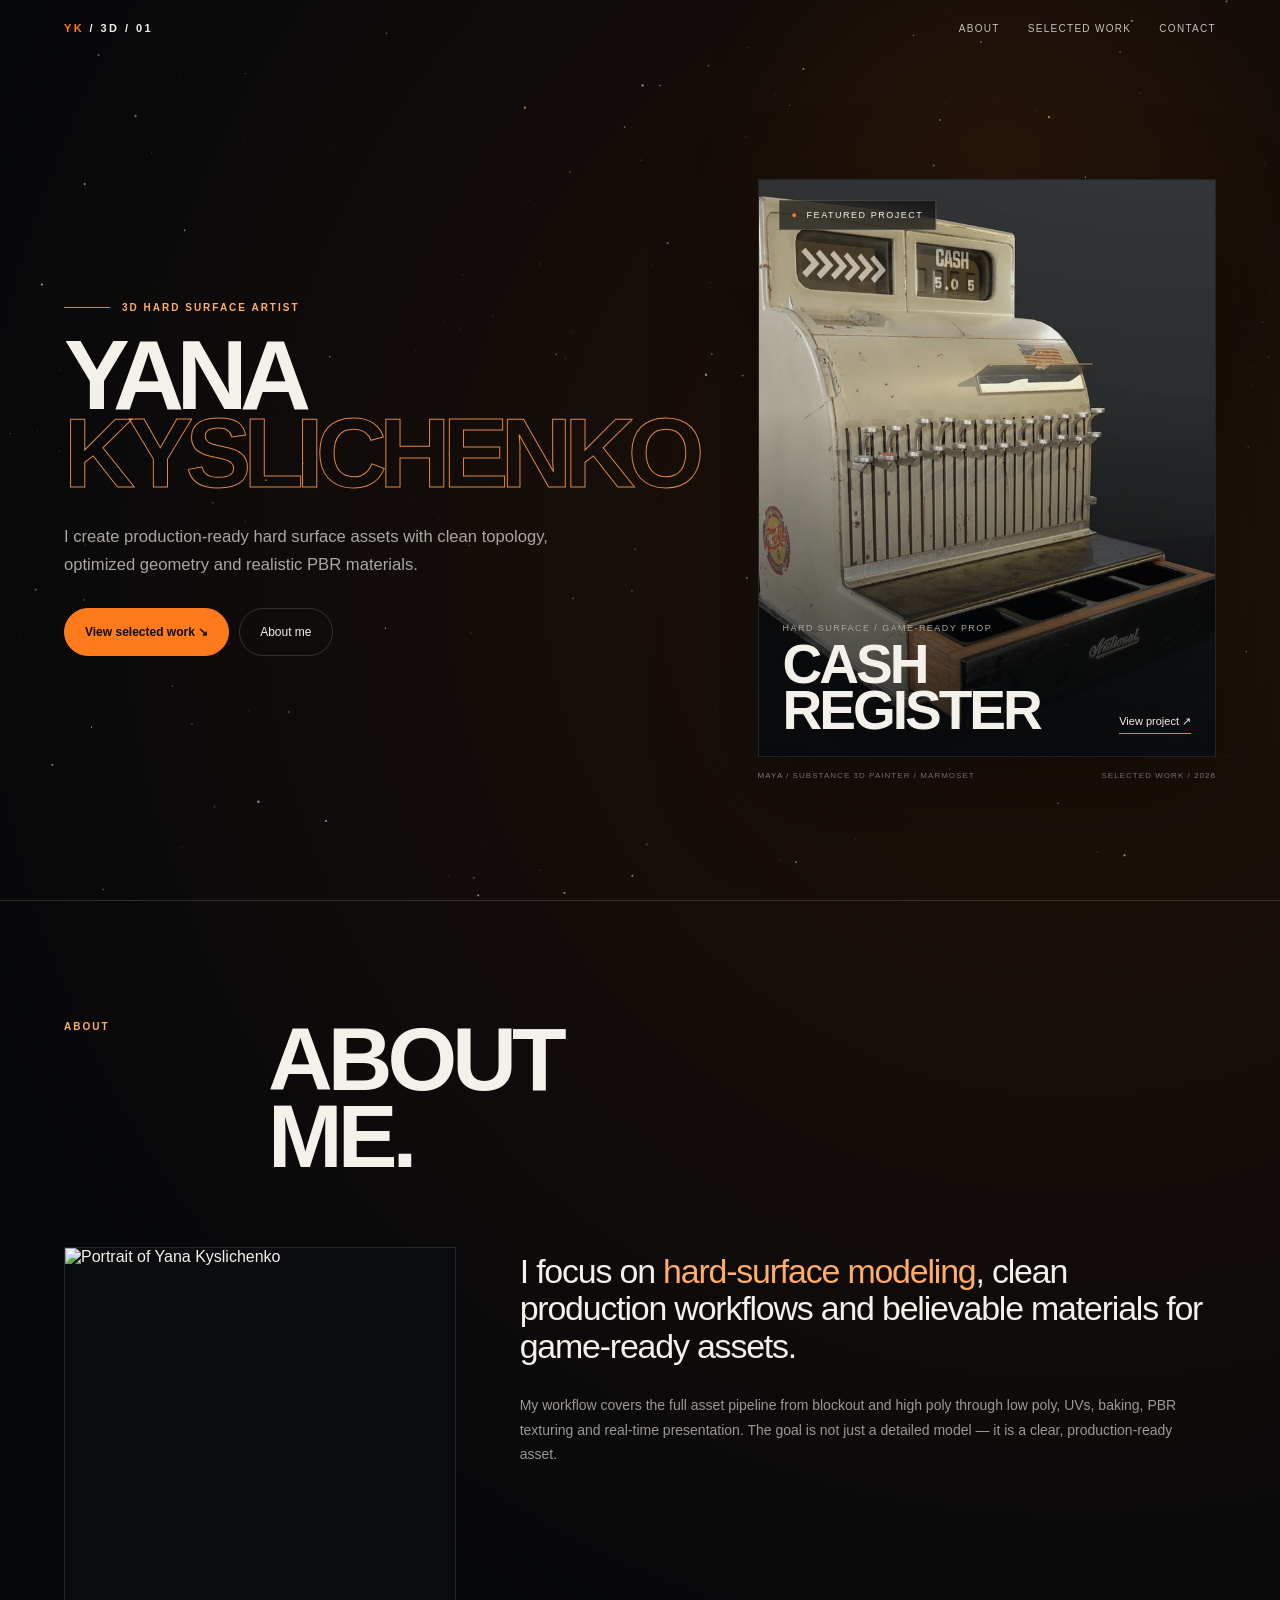
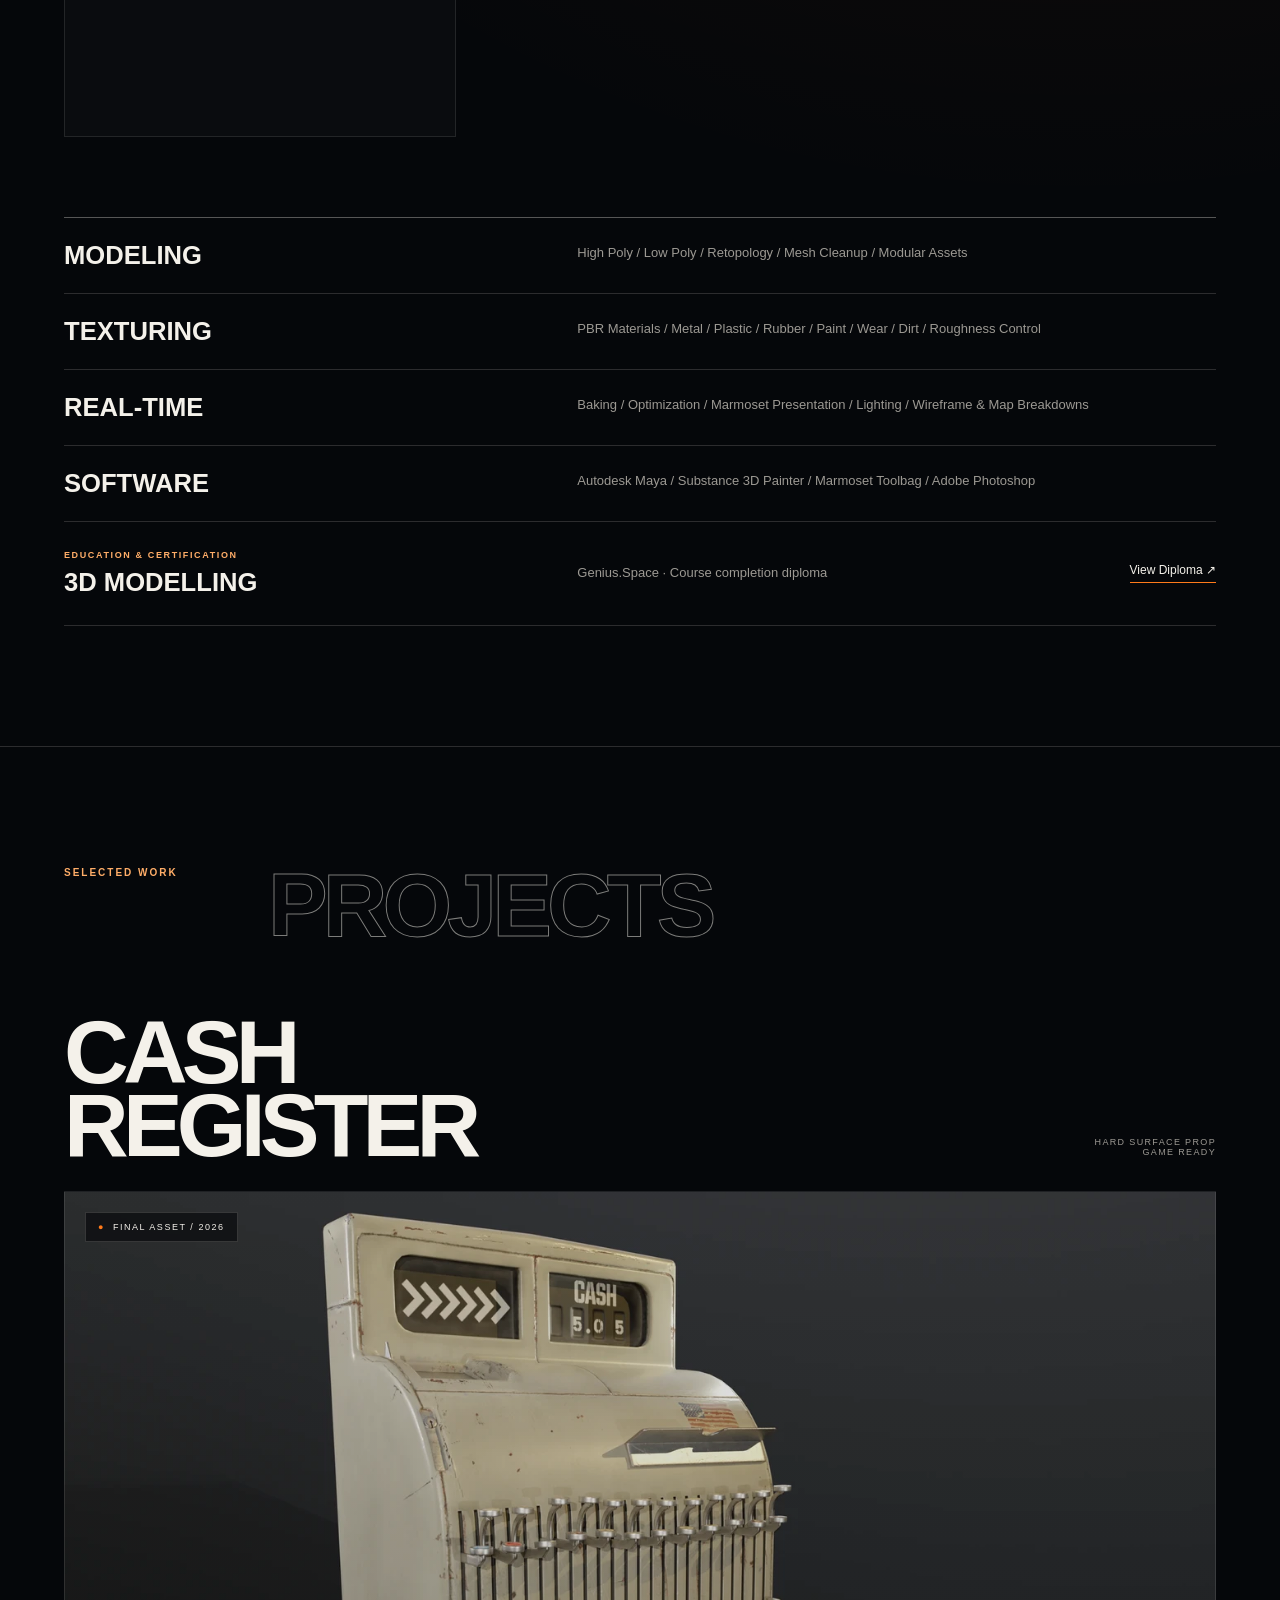
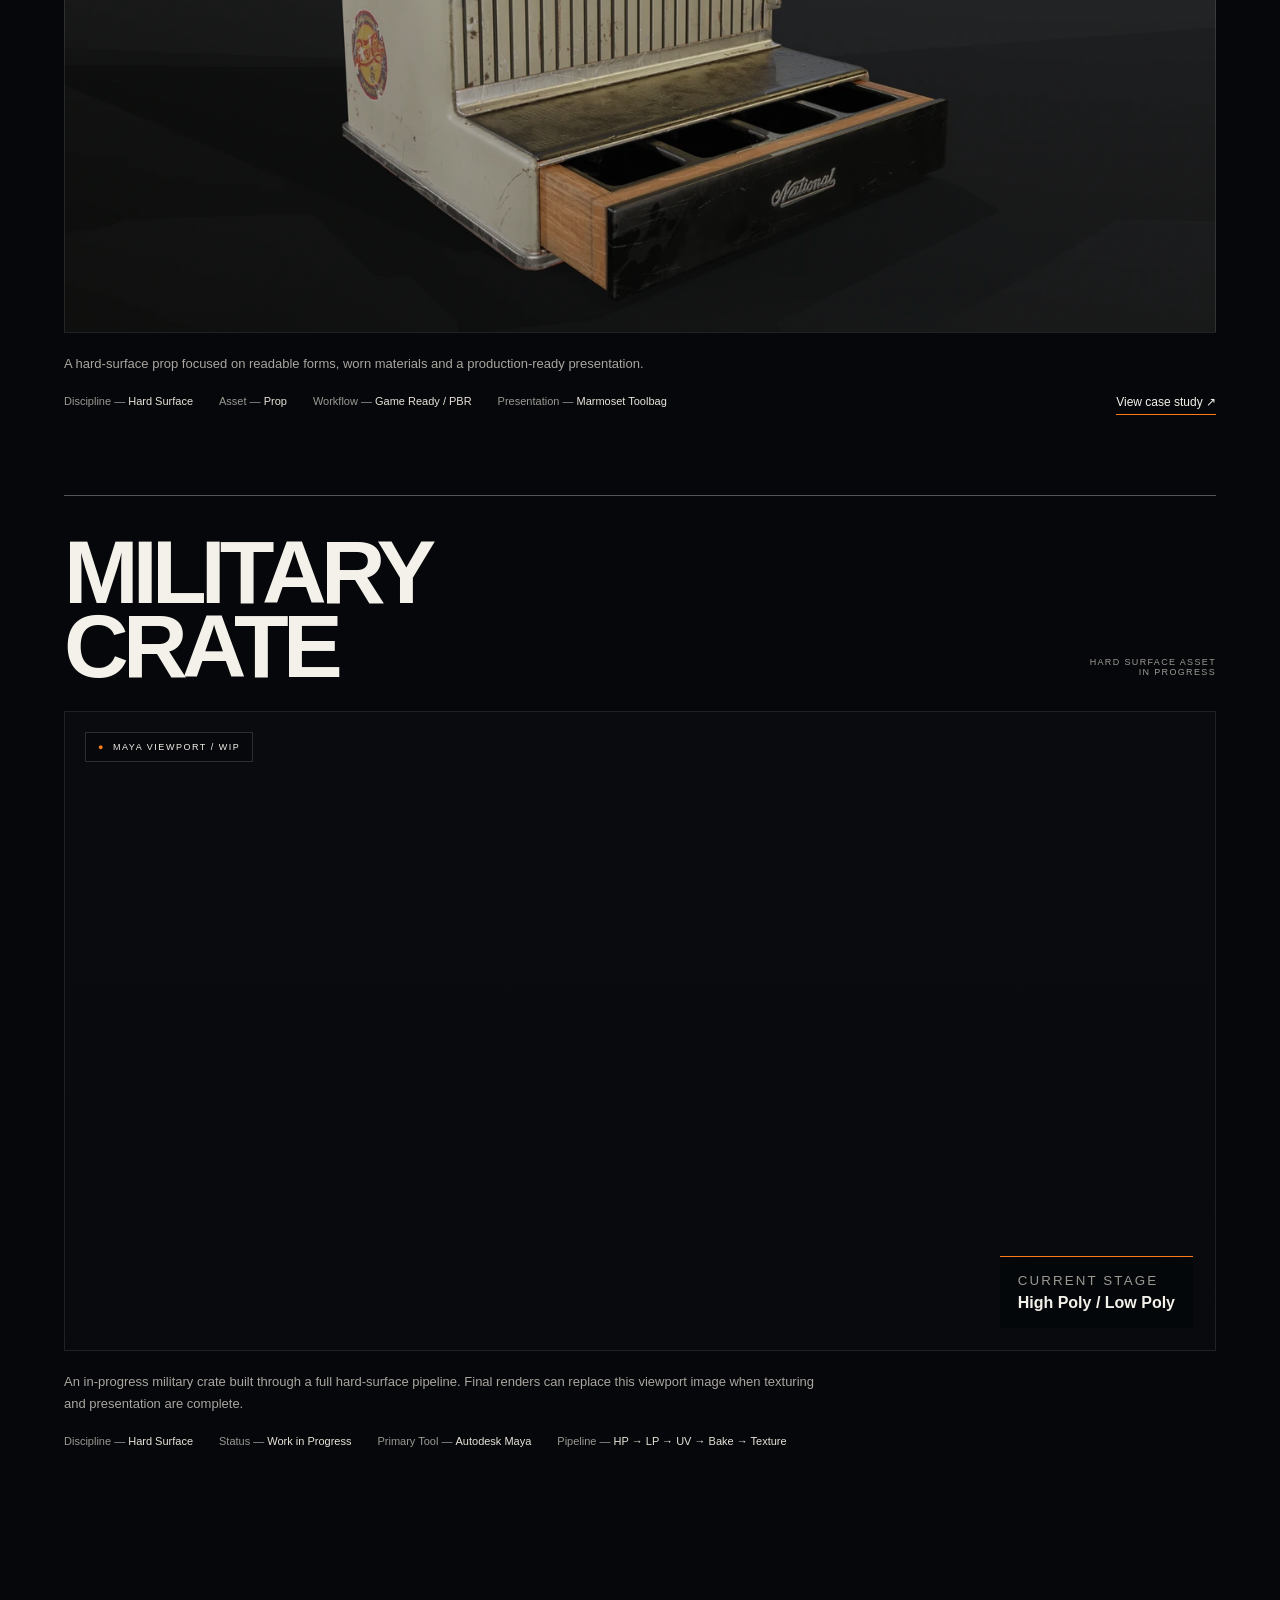
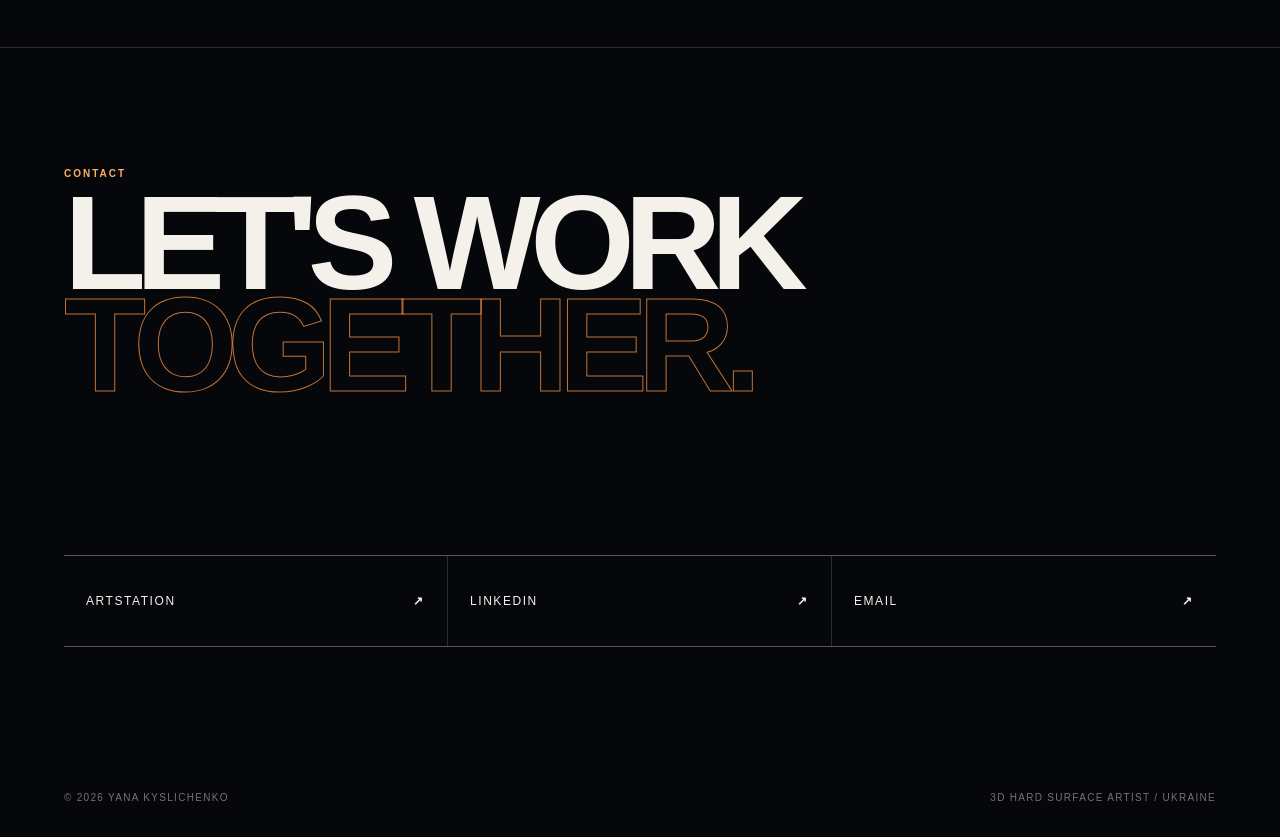
==== commit e0633cc8: "Link diploma to responsive zoom viewer" ====
--- a/index.html
+++ b/index.html
@@ -58,7 +58,7 @@
     <div class="cap"><h3>Texturing</h3><p>PBR Materials / Metal / Plastic / Rubber / Paint / Wear / Dirt / Roughness Control</p></div>
     <div class="cap"><h3>Real-Time</h3><p>Baking / Optimization / Marmoset Presentation / Lighting / Wireframe & Map Breakdowns</p></div>
     <div class="cap"><h3>Software</h3><p>Autodesk Maya / Substance 3D Painter / Marmoset Toolbag / Adobe Photoshop</p></div>
-    <div class="cert"><div><p class="cert-kicker">Education & Certification</p><h3>3D Modelling</h3></div><div class="cert-meta"><p>Genius.Space · Course completion diploma</p><a class="cert-link" href="https://genius.space/crt-verify/?verify=06258cb7-addf-41cf-8bb5-3aa132aecc2d" target="_blank" rel="noopener noreferrer">View Diploma ↗</a></div></div>
+    <div class="cert"><div><p class="cert-kicker">Education & Certification</p><h3>3D Modelling</h3></div><div class="cert-meta"><p>Genius.Space · Course completion diploma</p><a class="cert-link" href="diploma.html">View Diploma ↗</a></div></div>
   </div>
 </section>
 <section class="section" id="work">
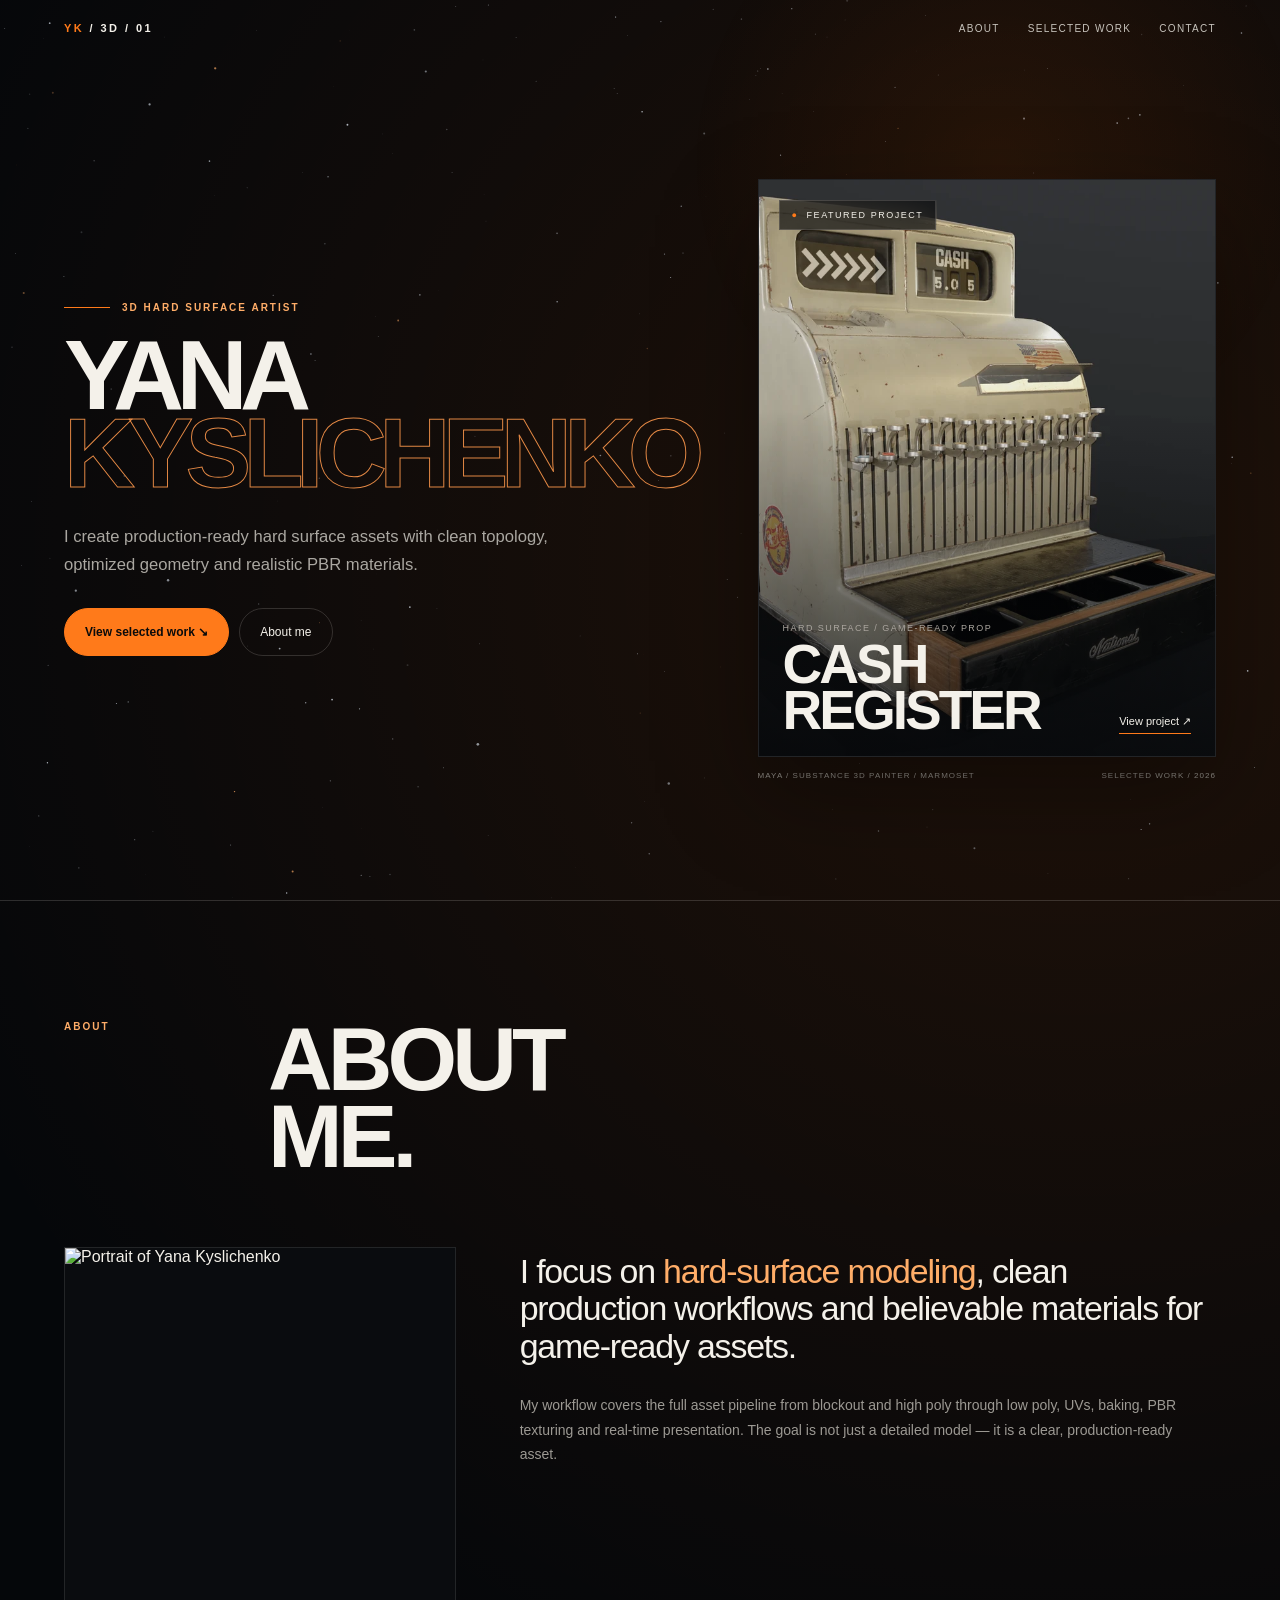
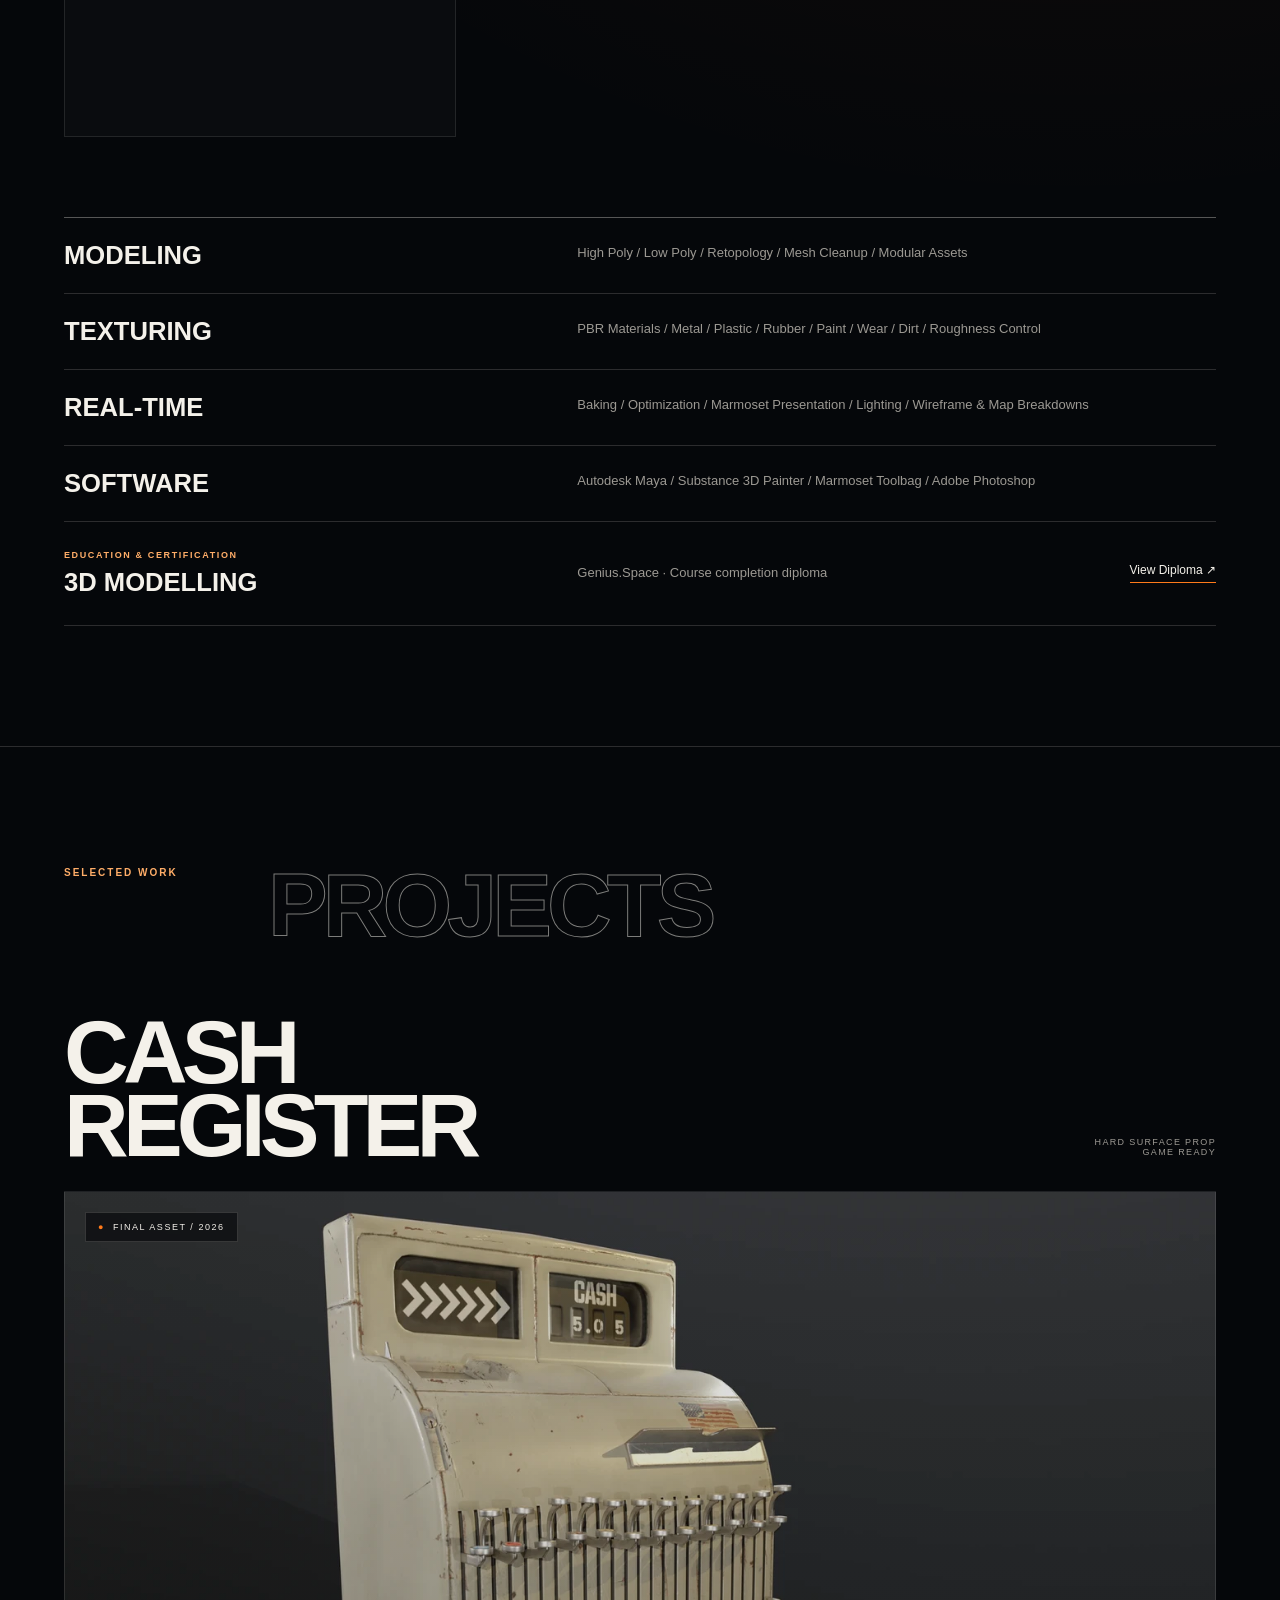
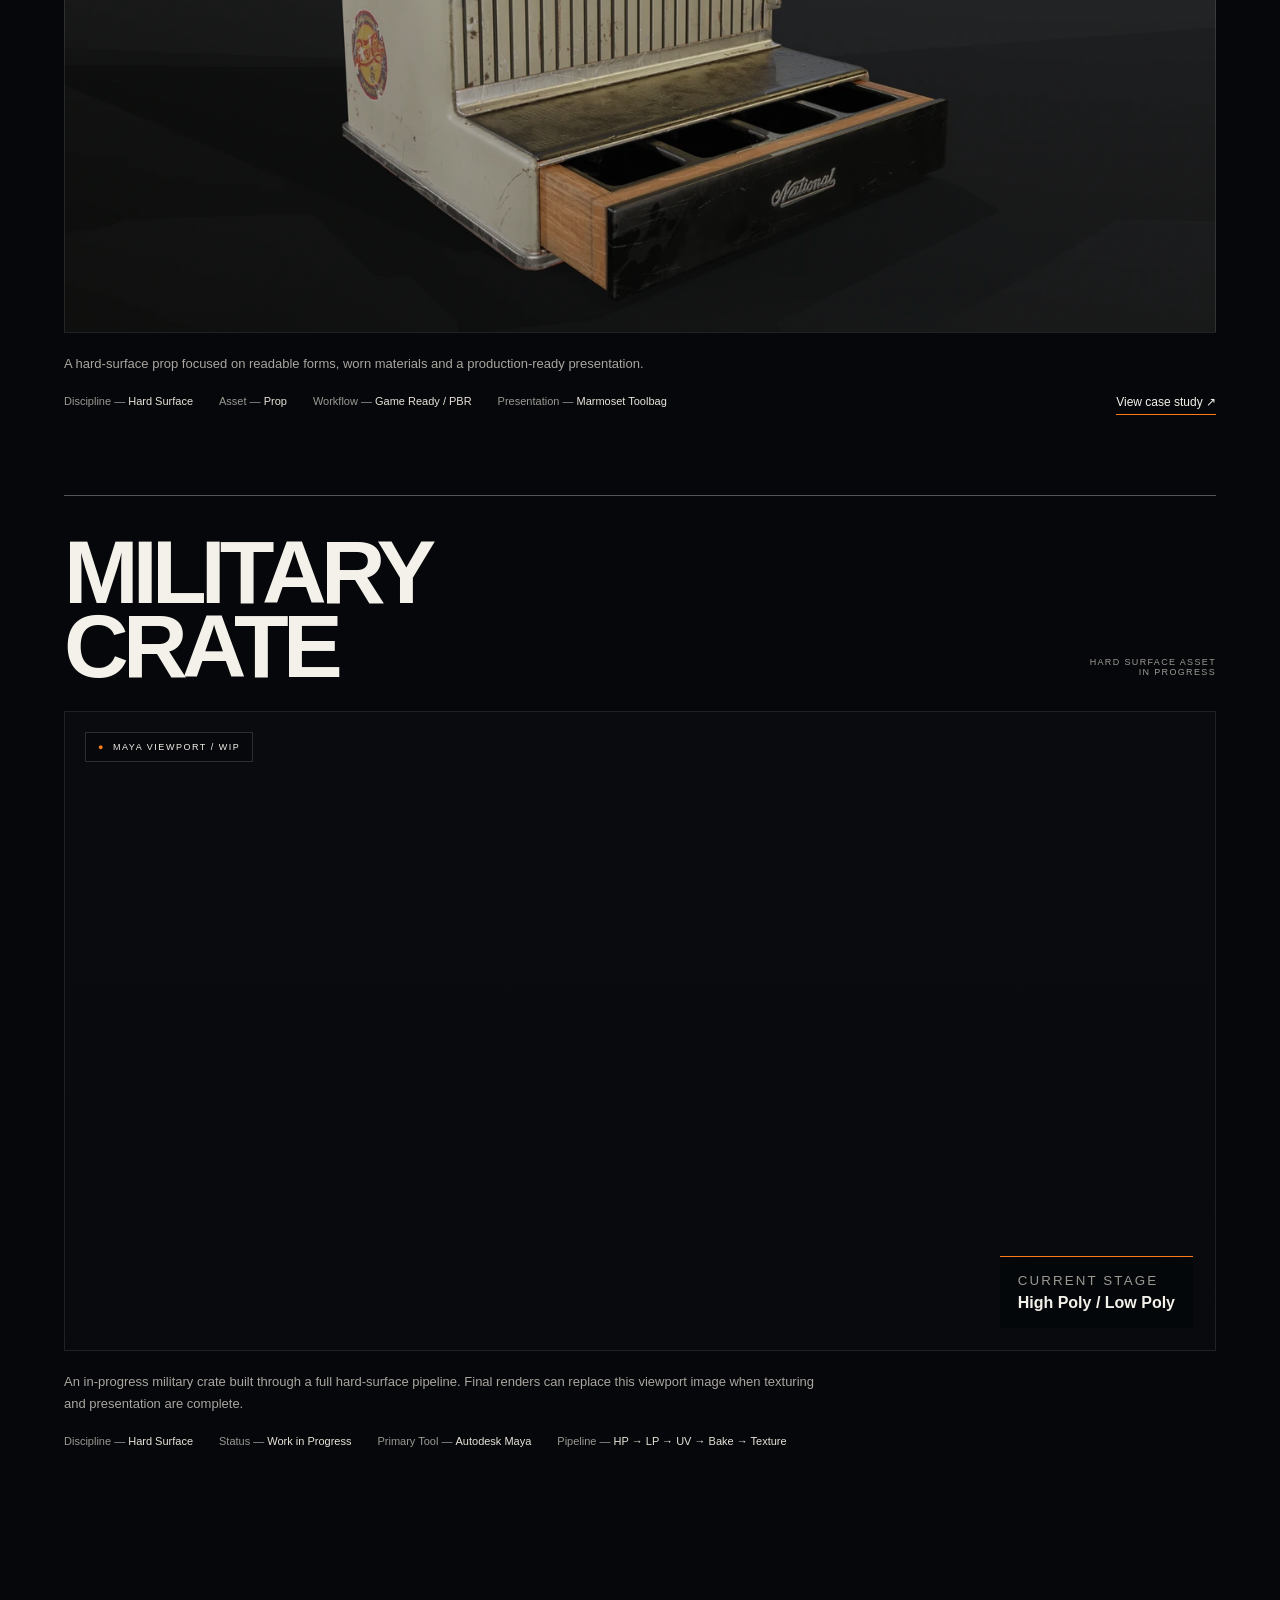
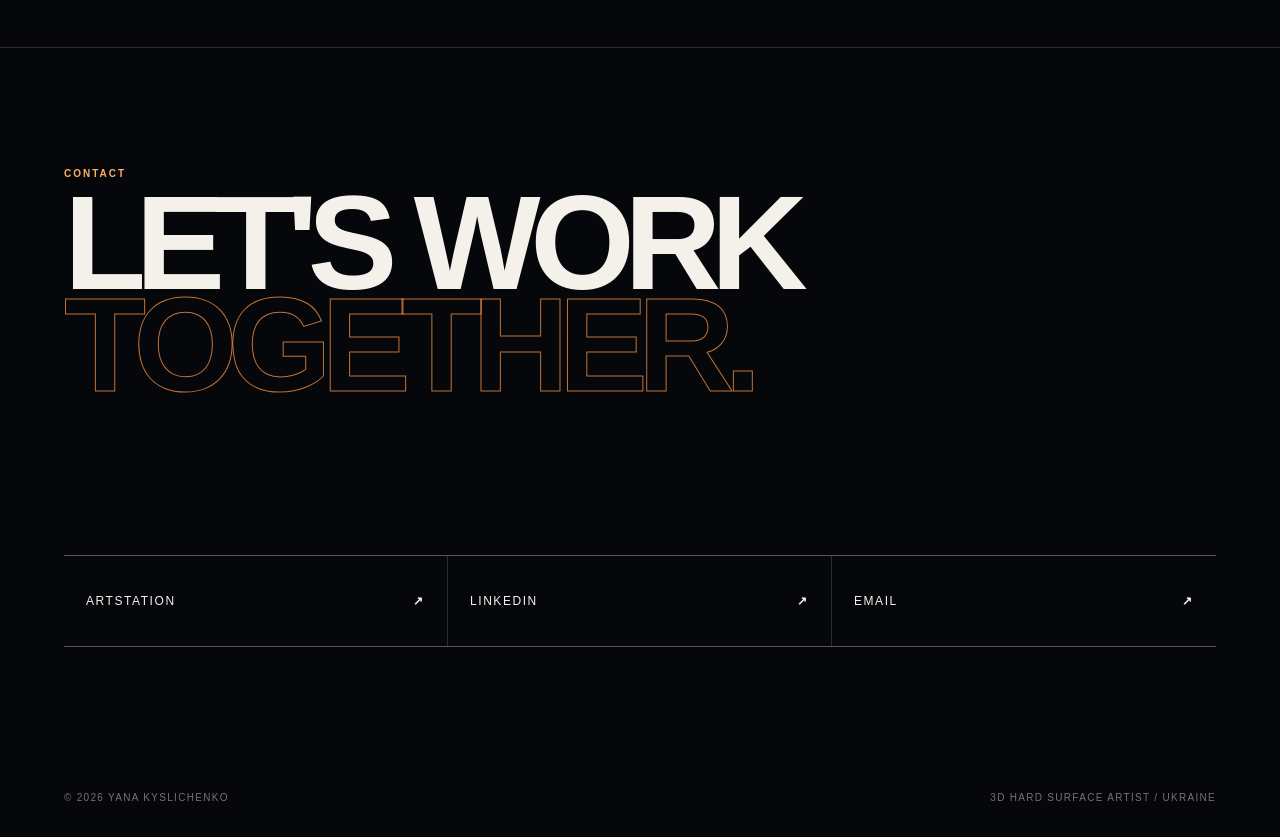
==== commit 1eb2b413: "Restore diploma section to previous version" ====
--- a/index.html
+++ b/index.html
@@ -58,7 +58,7 @@
     <div class="cap"><h3>Texturing</h3><p>PBR Materials / Metal / Plastic / Rubber / Paint / Wear / Dirt / Roughness Control</p></div>
     <div class="cap"><h3>Real-Time</h3><p>Baking / Optimization / Marmoset Presentation / Lighting / Wireframe & Map Breakdowns</p></div>
     <div class="cap"><h3>Software</h3><p>Autodesk Maya / Substance 3D Painter / Marmoset Toolbag / Adobe Photoshop</p></div>
-    <div class="cert"><div><p class="cert-kicker">Education & Certification</p><h3>3D Modelling</h3></div><div class="cert-meta"><p>Genius.Space · Course completion diploma</p><a class="cert-link" href="diploma.html">View Diploma ↗</a></div></div>
+    <div class="cert"><div><p class="cert-kicker">Education & Certification</p><h3>3D Modelling</h3></div><div class="cert-meta"><p>Genius.Space · Course completion diploma</p><a class="cert-link" href="https://genius.space/crt-verify/?verify=06258cb7-addf-41cf-8bb5-3aa132aecc2d" target="_blank" rel="noopener noreferrer">View Diploma ↗</a></div></div>
   </div>
 </section>
 <section class="section" id="work">
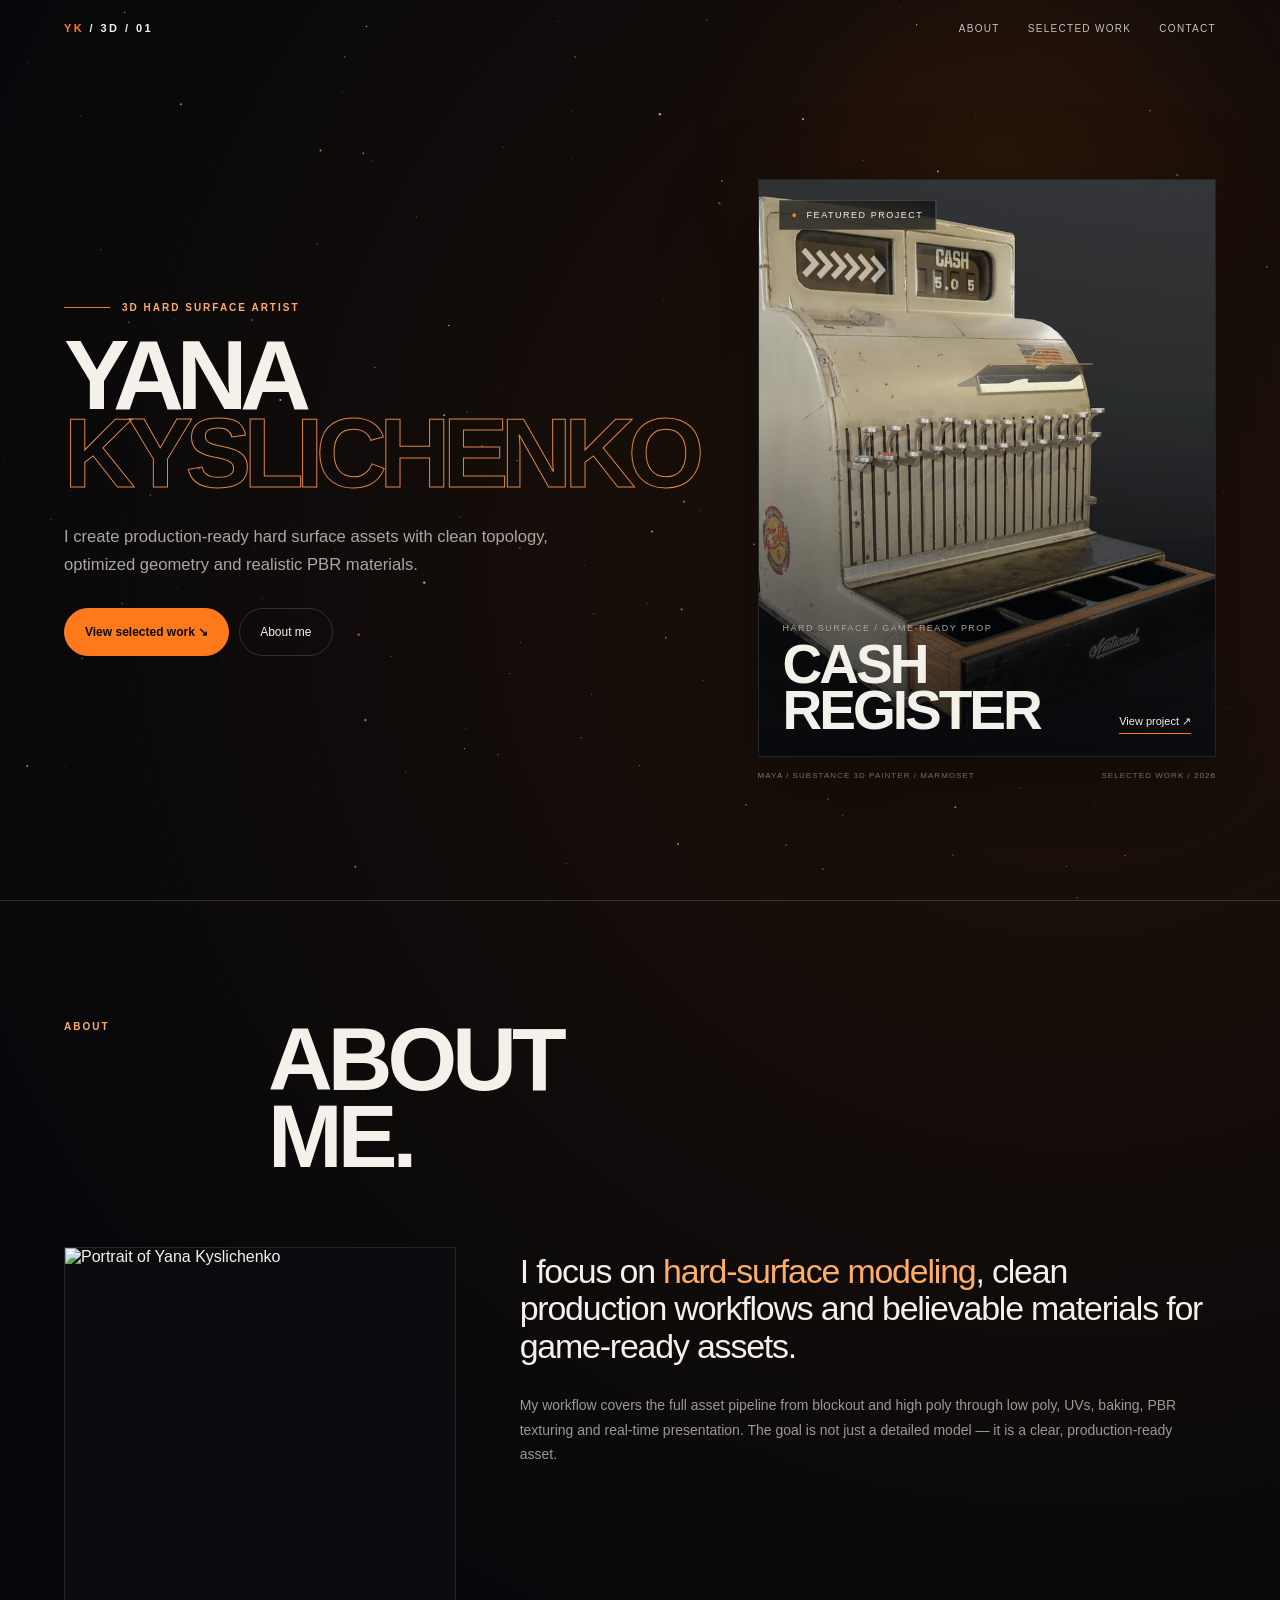
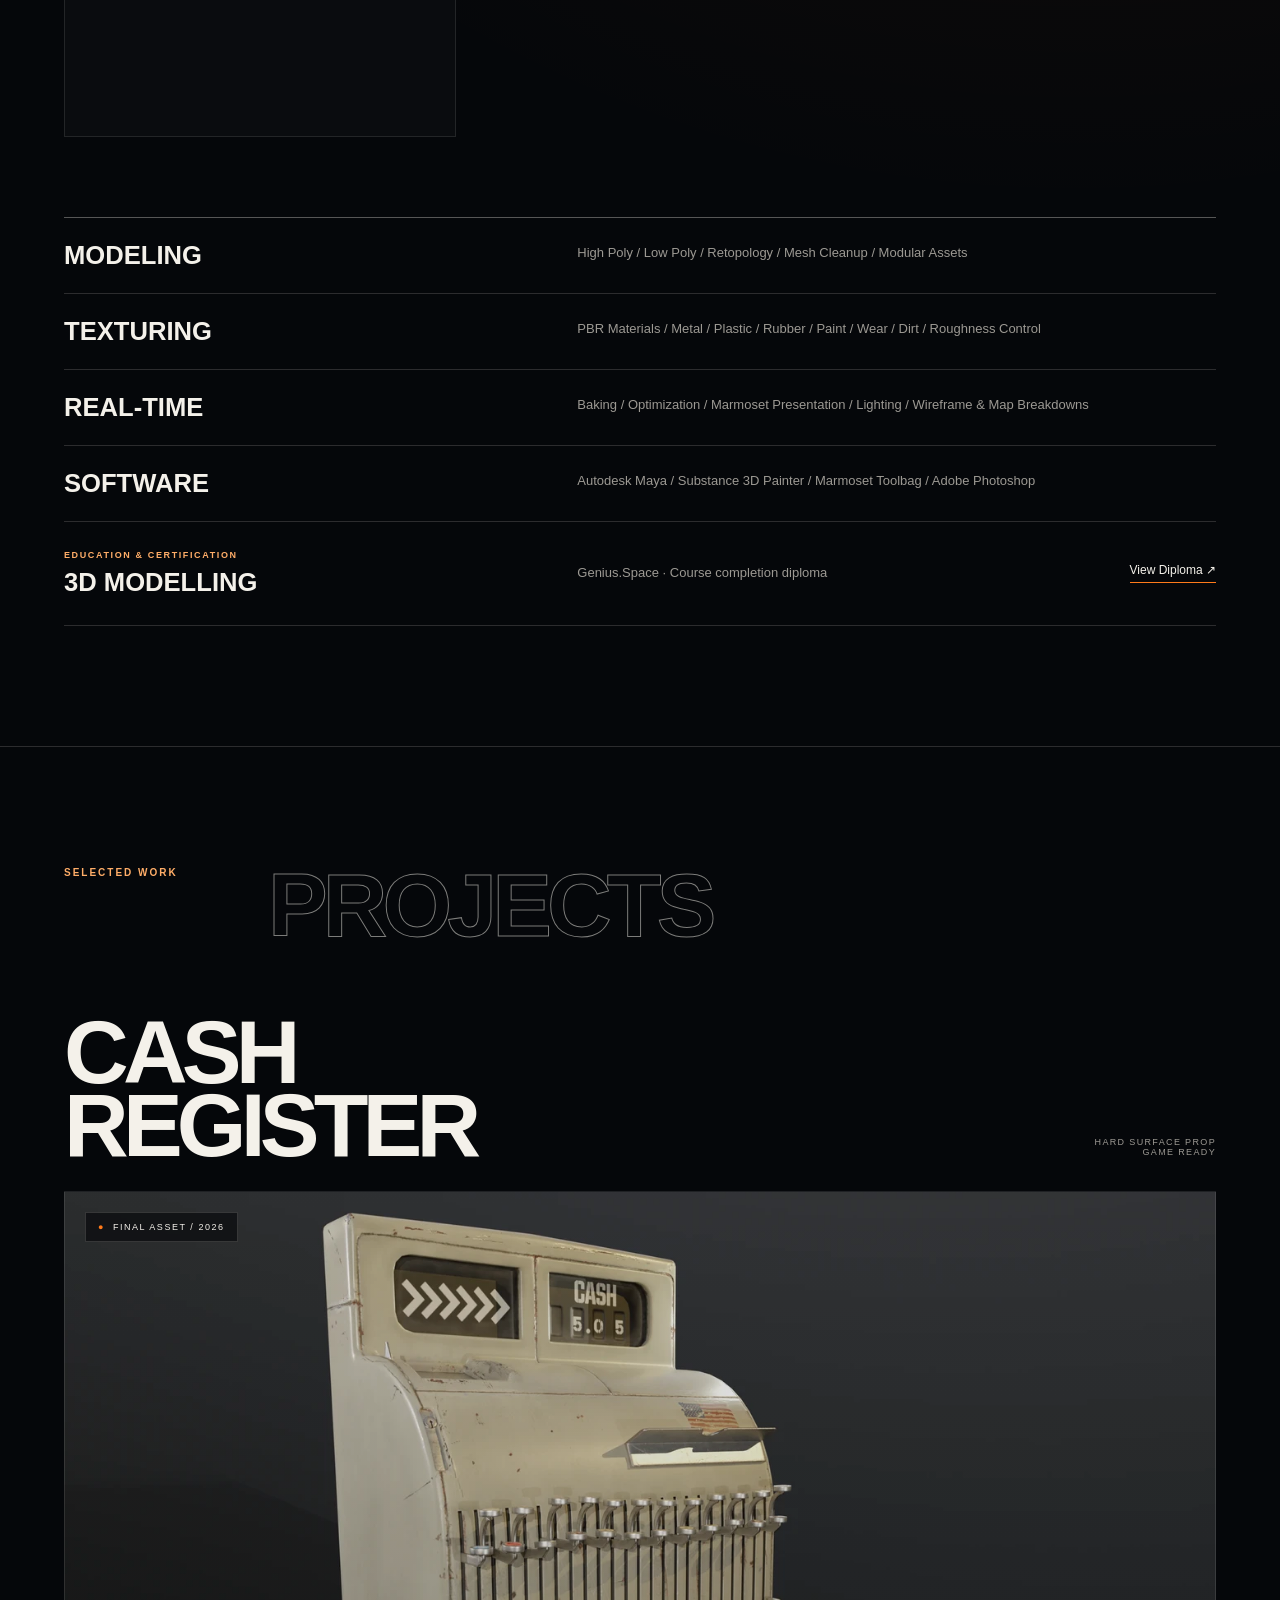
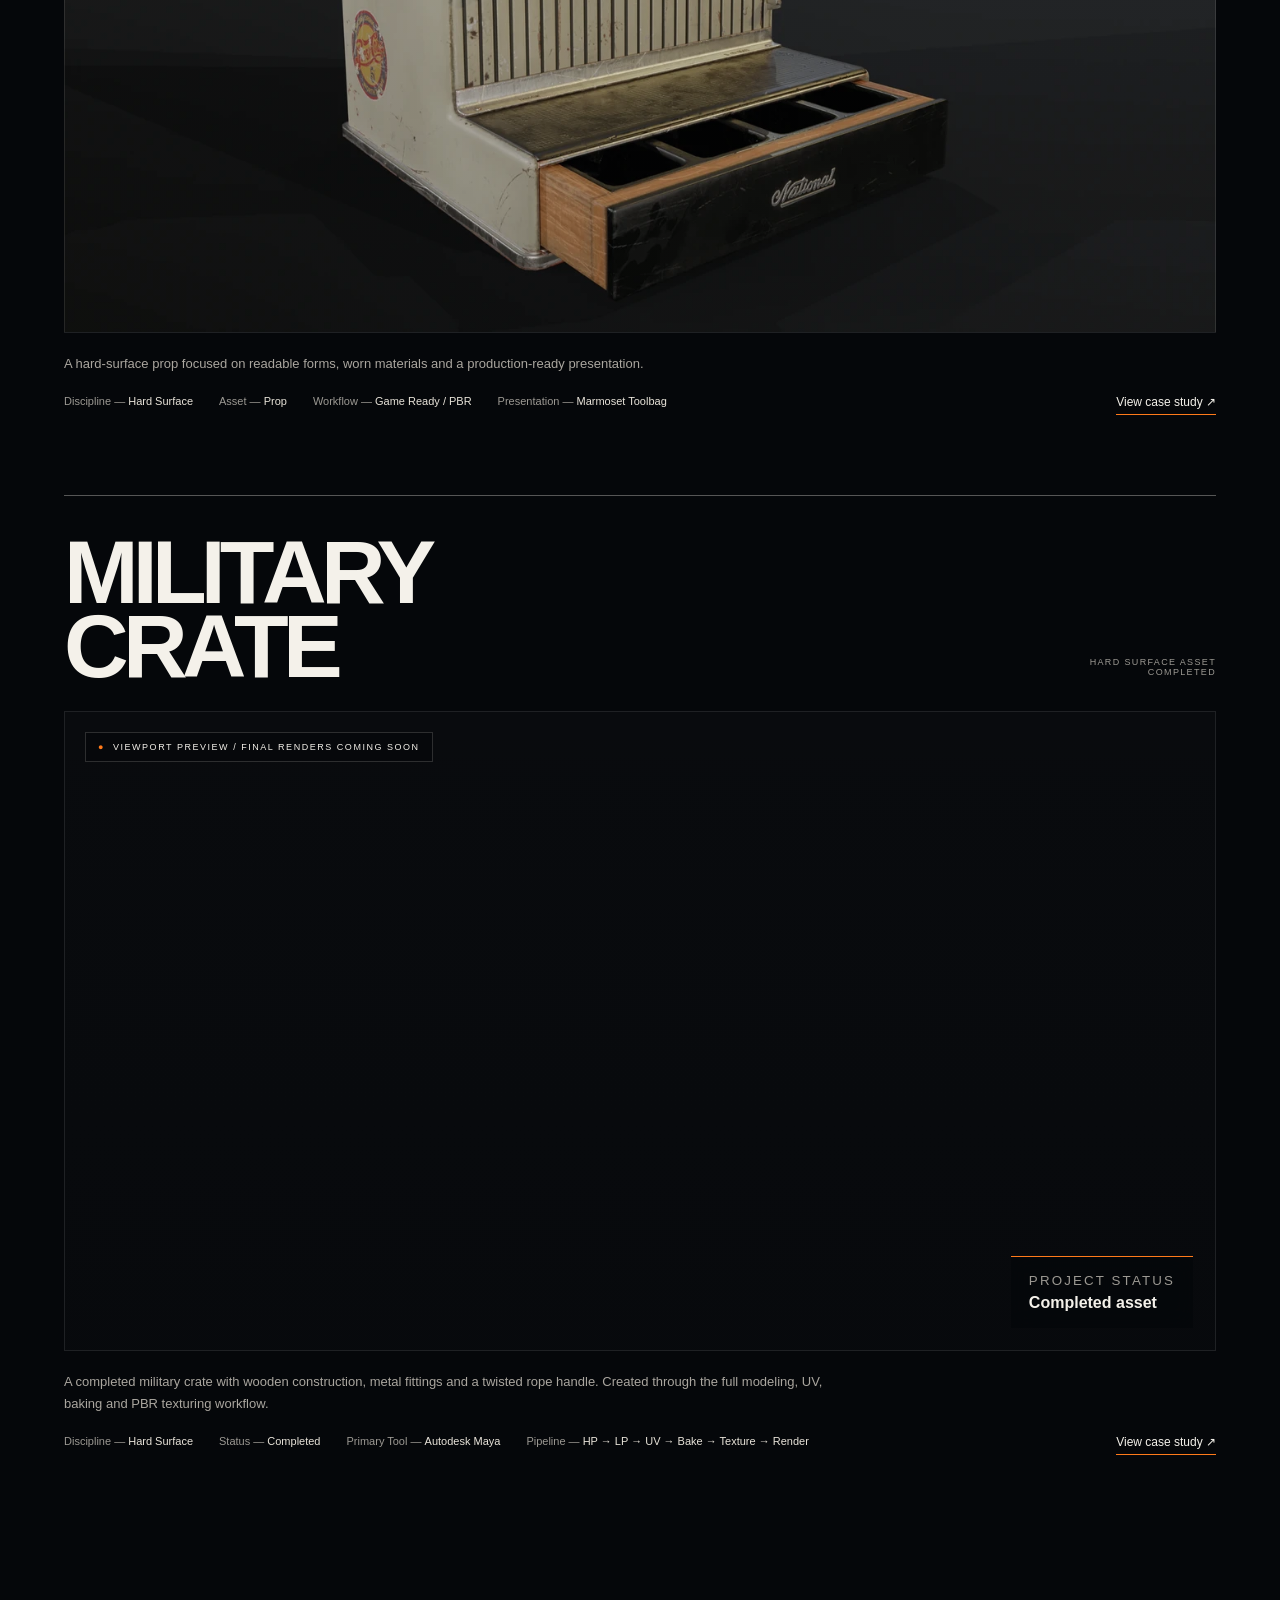
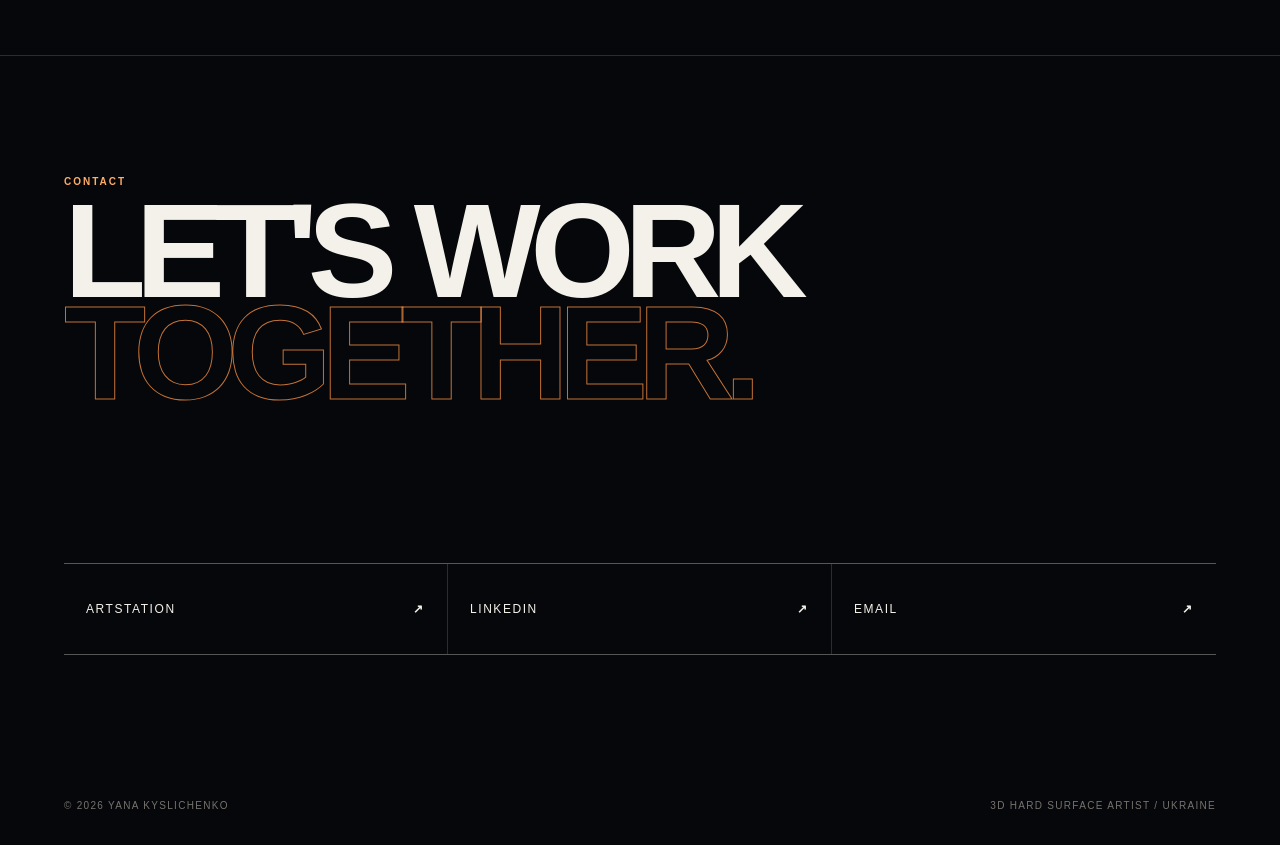
==== commit 3f1d051e: "Link completed Military Crate case study from portfolio" ====
--- a/index.html
+++ b/index.html
@@ -70,10 +70,10 @@
     <div class="pbot"><div class="meta"><span>Discipline — <b>Hard Surface</b></span><span>Asset — <b>Prop</b></span><span>Workflow — <b>Game Ready / PBR</b></span><span>Presentation — <b>Marmoset Toolbag</b></span></div><a class="plink" href="cash-register.html?v=20260826c">View case study ↗</a></div>
   </article>
   <article class="project reveal">
-    <div class="ptop"><h3 class="pname">Military<br>Crate</h3><div class="ptype">Hard Surface Asset<br>In Progress</div></div>
-    <div class="visual crate"><div class="label">Maya viewport / WIP</div><div class="stage"><small>Current stage</small><strong>High Poly / Low Poly</strong></div></div>
-    <p class="desc">An in-progress military crate built through a full hard-surface pipeline. Final renders can replace this viewport image when texturing and presentation are complete.</p>
-    <div class="pbot"><div class="meta"><span>Discipline — <b>Hard Surface</b></span><span>Status — <b>Work in Progress</b></span><span>Primary Tool — <b>Autodesk Maya</b></span><span>Pipeline — <b>HP → LP → UV → Bake → Texture</b></span></div></div>
+    <div class="ptop"><h3 class="pname">Military<br>Crate</h3><div class="ptype">Hard Surface Asset<br>Completed</div></div>
+    <div class="visual crate clickable"><a class="cover-link" href="military-crate.html" aria-label="Open Military Crate project"></a><div class="label">Viewport preview / Final renders coming soon</div><div class="stage"><small>Project status</small><strong>Completed asset</strong></div></div>
+    <p class="desc">A completed military crate with wooden construction, metal fittings and a twisted rope handle. Created through the full modeling, UV, baking and PBR texturing workflow.</p>
+    <div class="pbot"><div class="meta"><span>Discipline — <b>Hard Surface</b></span><span>Status — <b>Completed</b></span><span>Primary Tool — <b>Autodesk Maya</b></span><span>Pipeline — <b>HP → LP → UV → Bake → Texture → Render</b></span></div><a class="plink" href="military-crate.html">View case study ↗</a></div>
   </article>
 </section>
 <section class="section contact" id="contact">
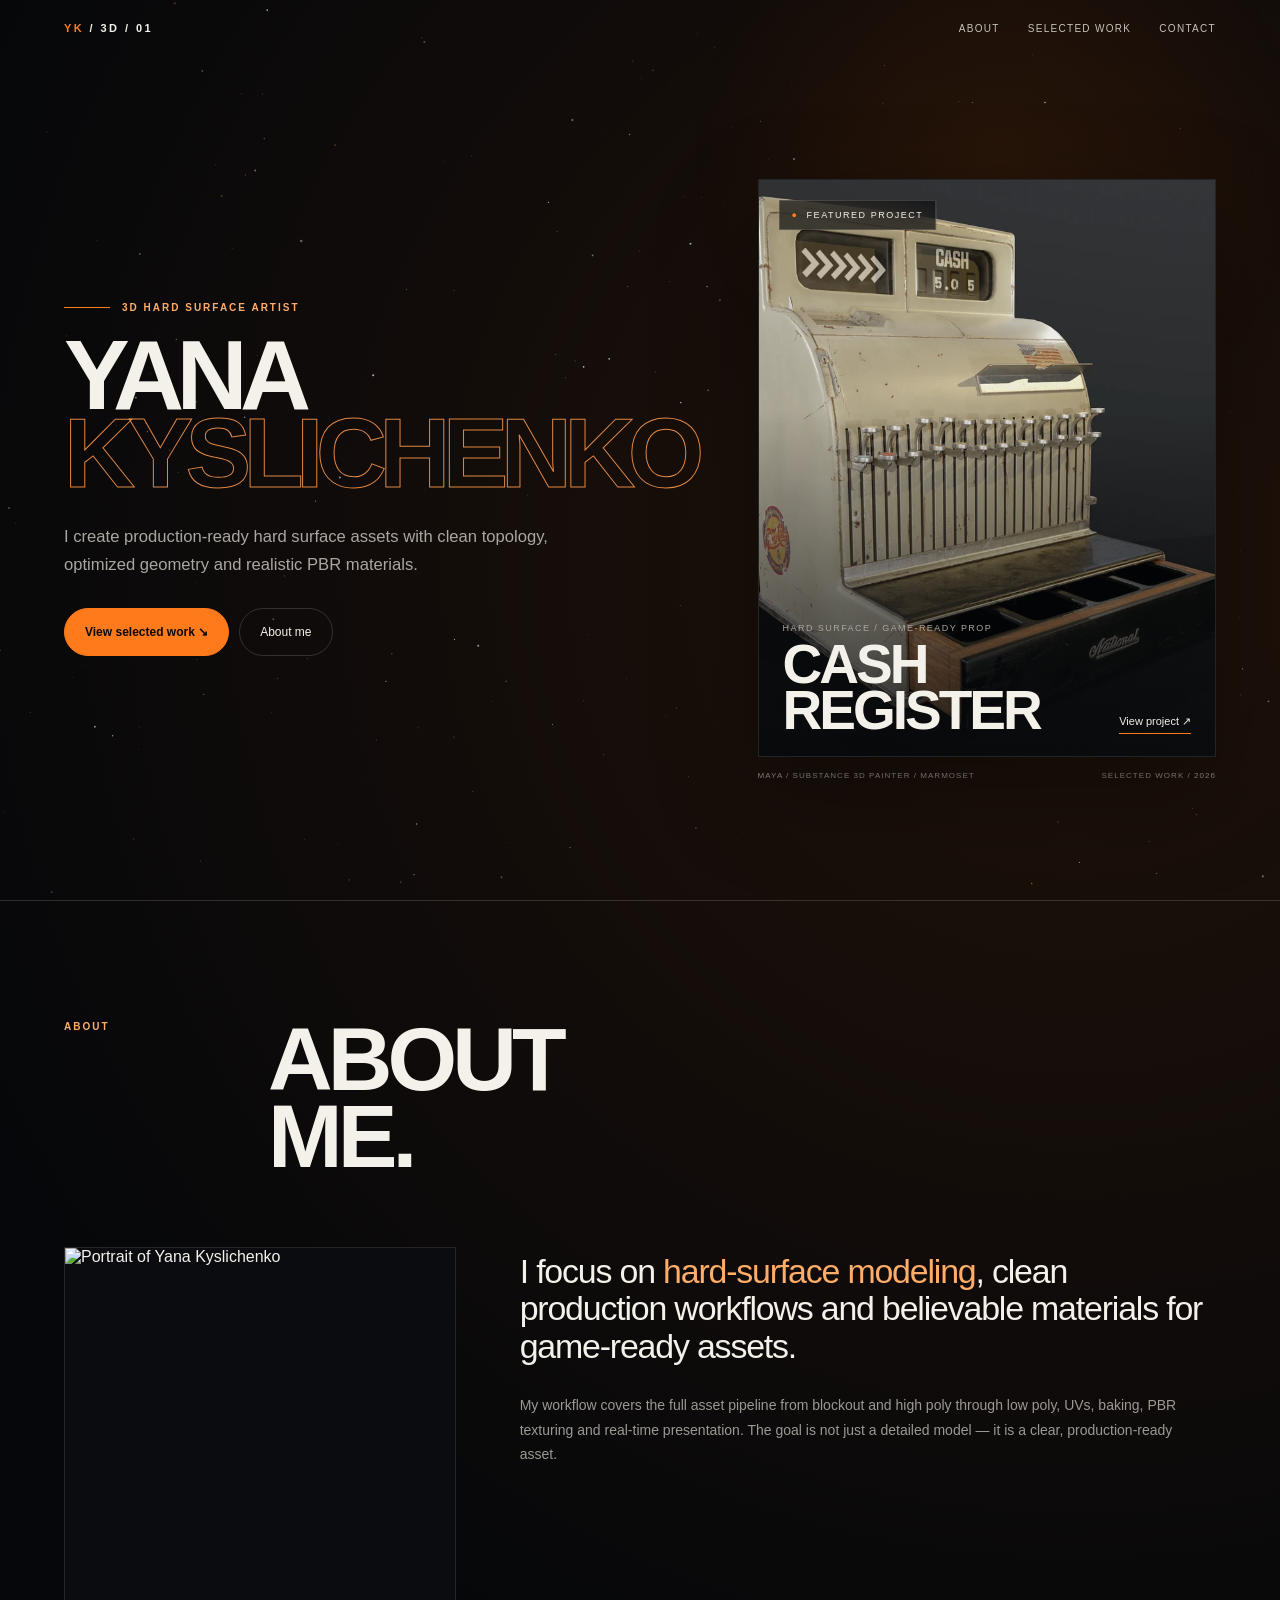
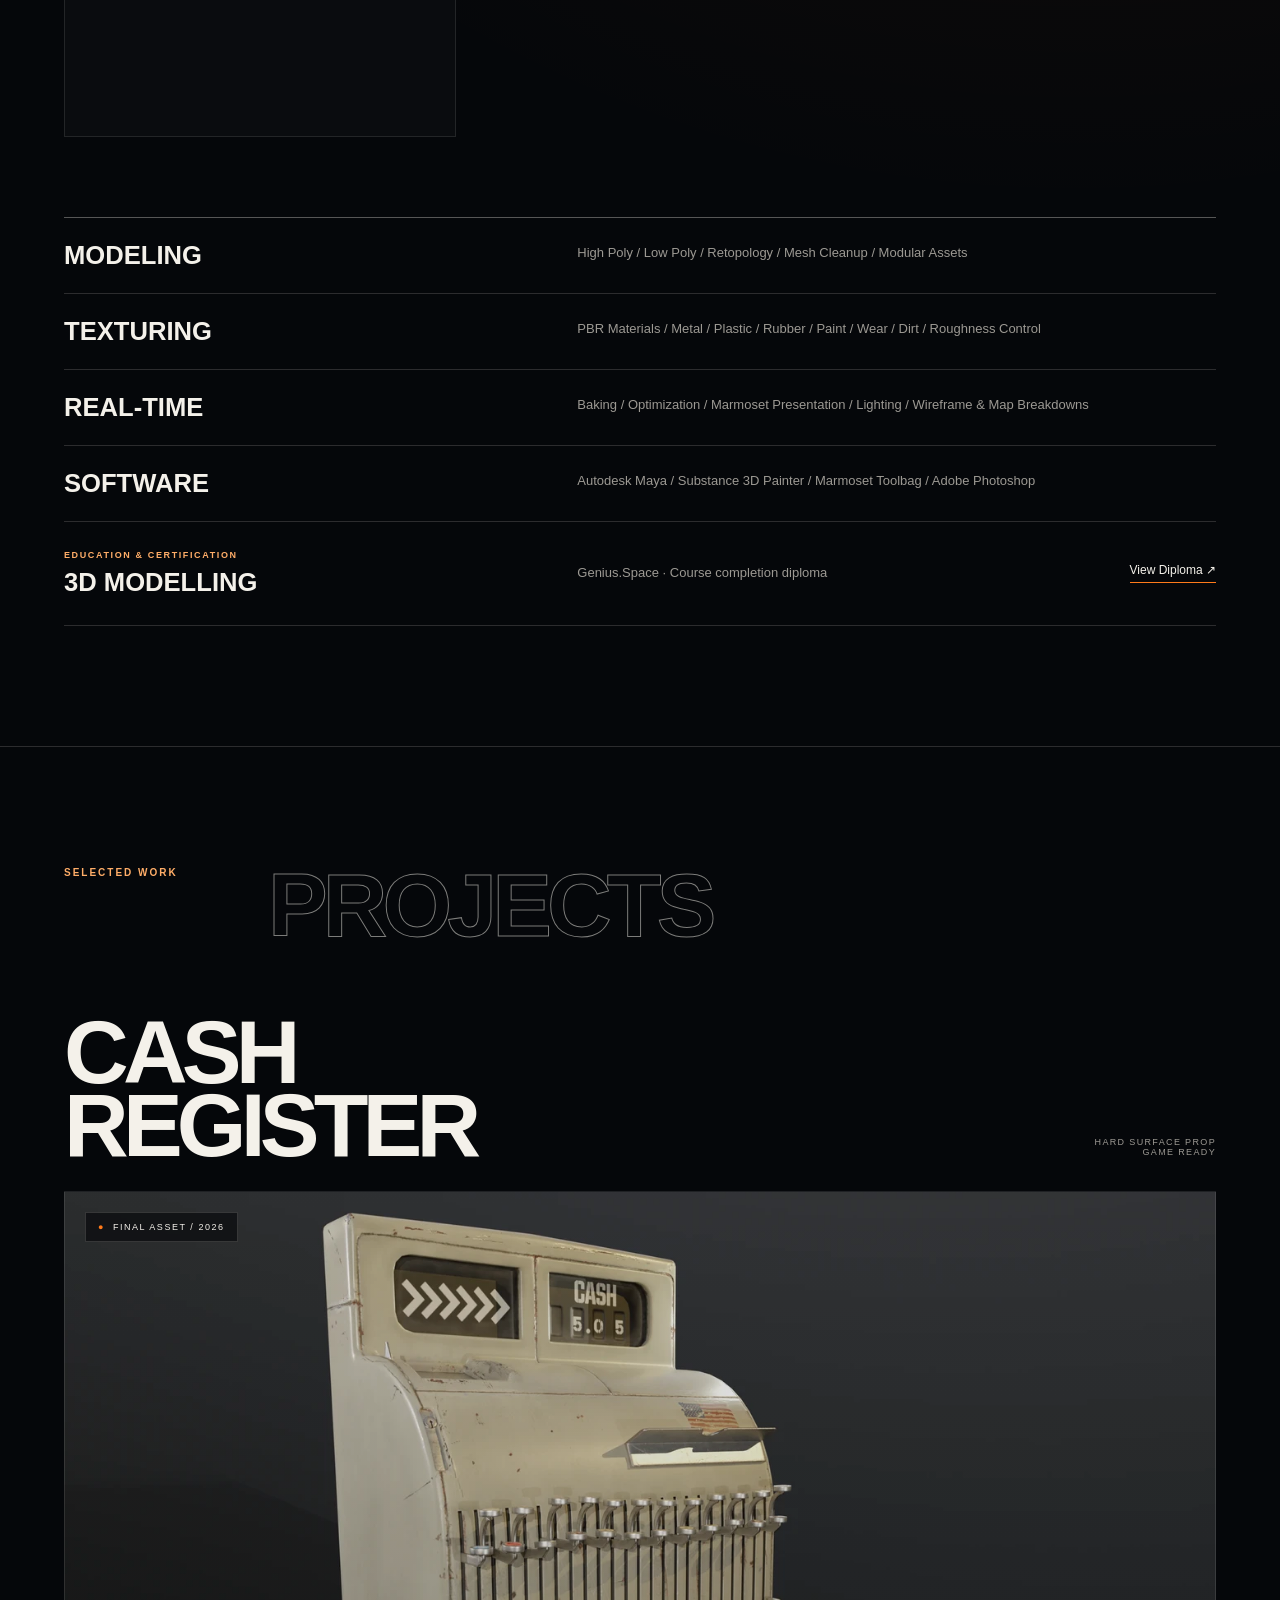
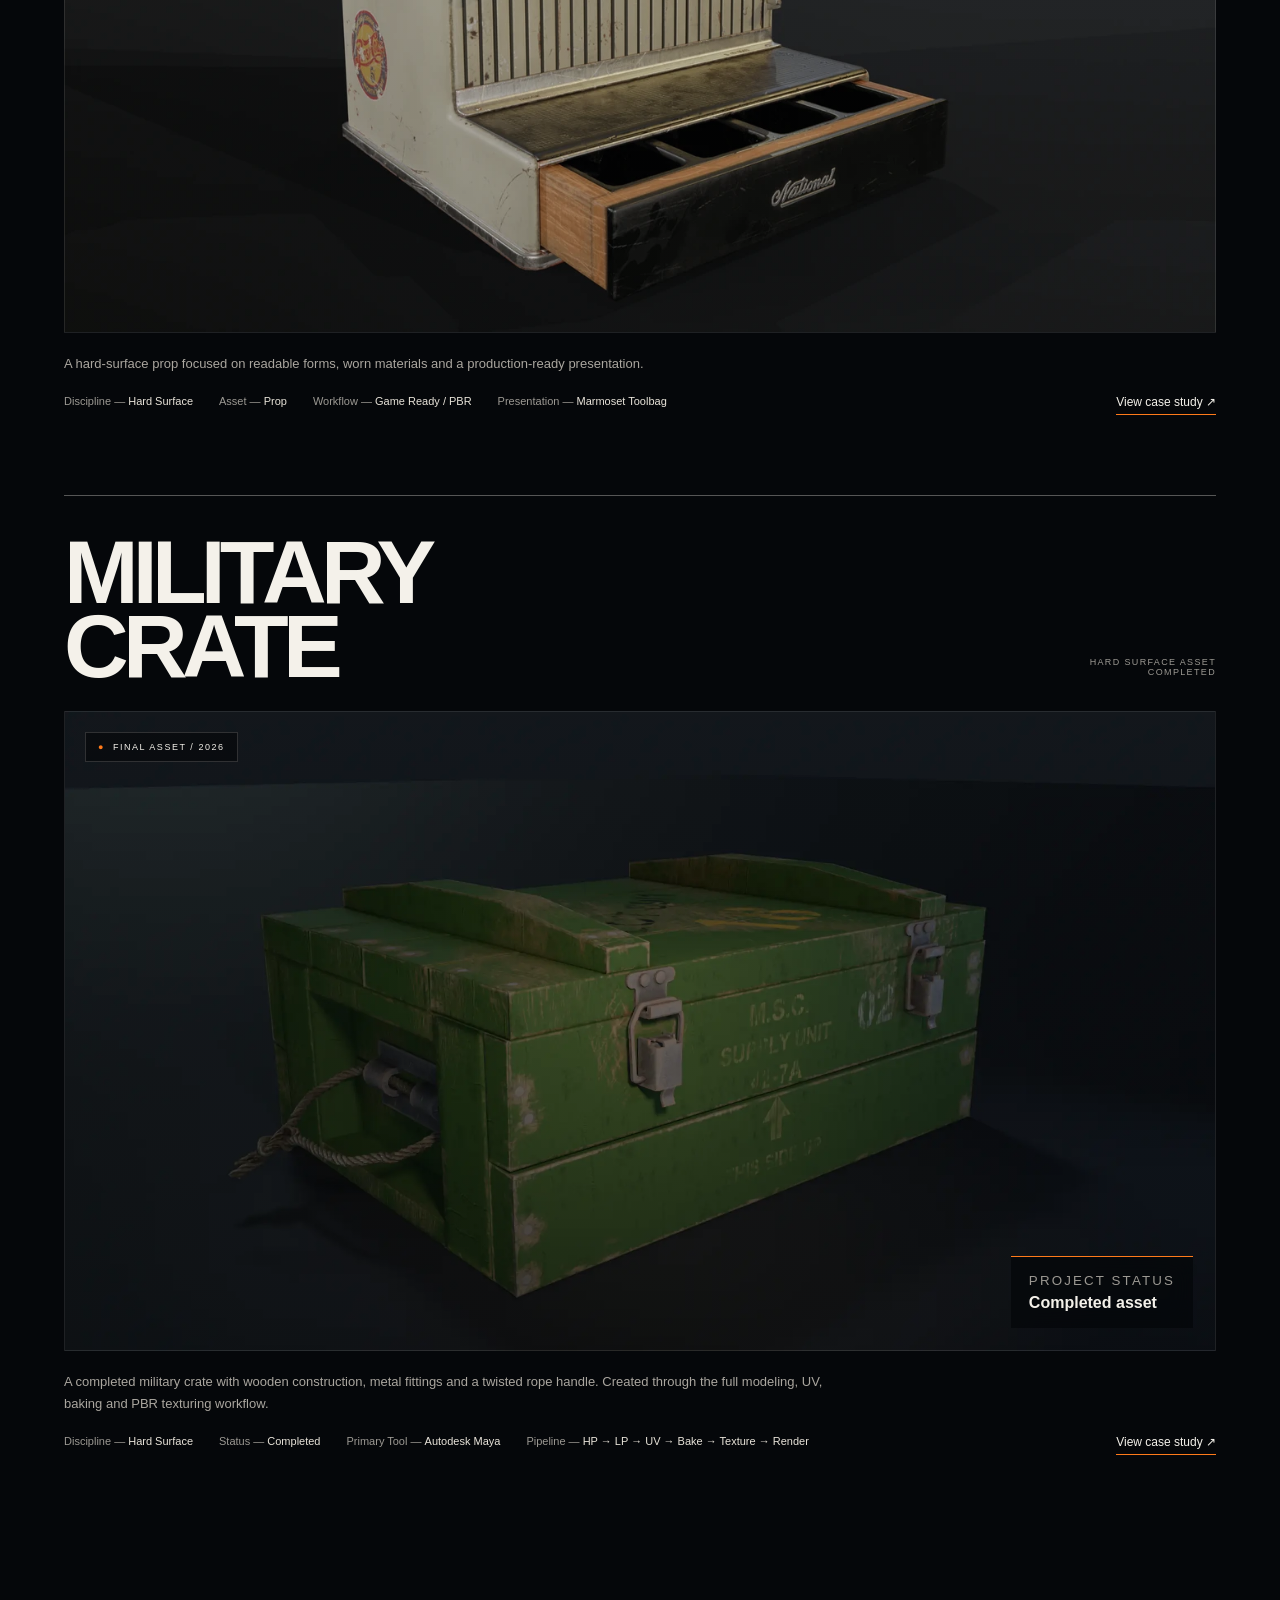
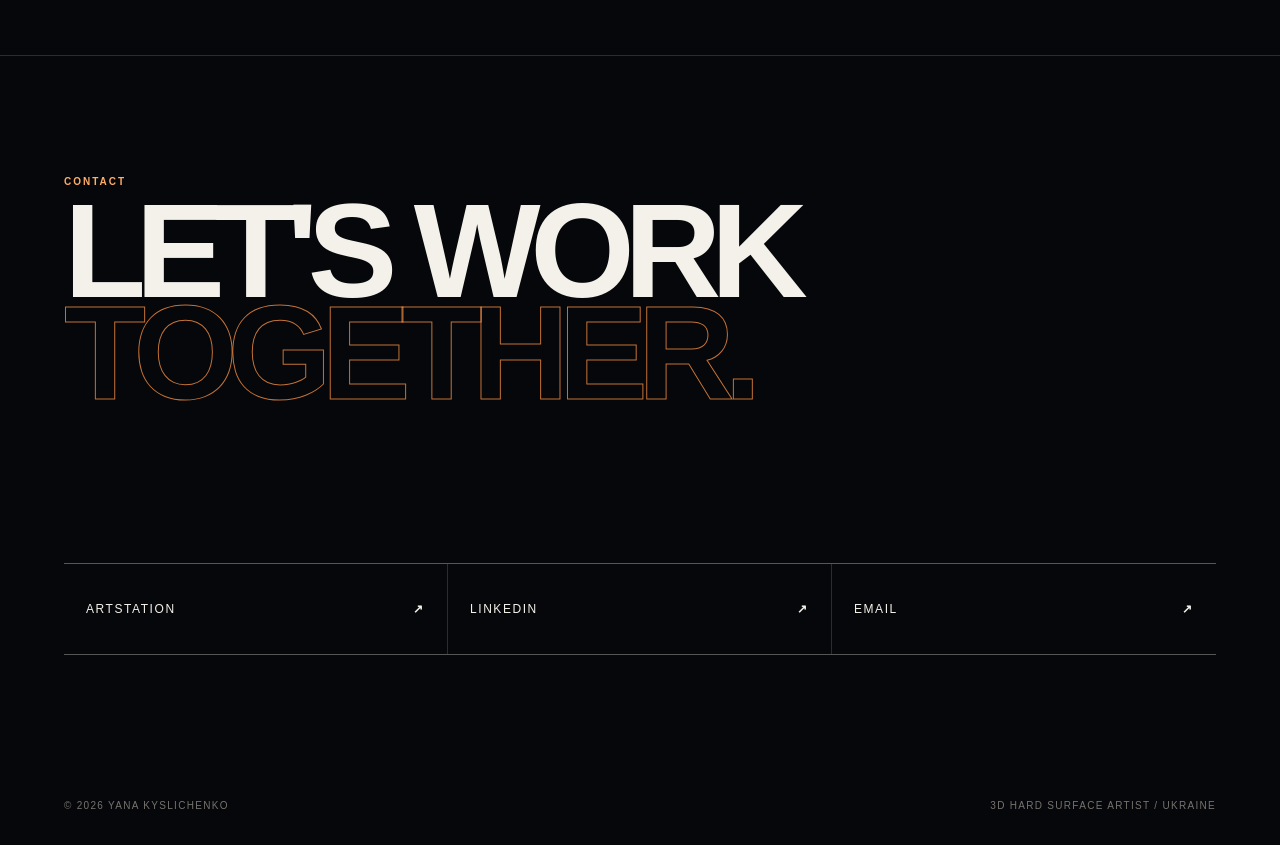
==== commit 47878730: "Publish Military Crate final renders and modeling breakdown" ====
--- a/index.html
+++ b/index.html
@@ -19,7 +19,7 @@
 .showcase{position:relative;z-index:2;transition:transform .18s ease-out}.cover-link{position:absolute;inset:0;z-index:5;display:block}.clickable{position:relative;cursor:pointer}.showcase:before{content:"";position:absolute;width:75%;aspect-ratio:1;right:-2%;top:2%;border-radius:50%;background:radial-gradient(circle,rgba(255,122,26,.15),rgba(255,122,26,.03) 45%,transparent 70%);filter:blur(30px);animation:pulse 5s ease-in-out infinite}.shot{position:relative;z-index:2;min-height:clamp(390px,47vw,640px);overflow:hidden;border:1px solid rgba(255,255,255,.1);background:#090b0e;box-shadow:0 36px 90px rgba(0,0,0,.35)}.shot img{width:100%;height:100%;min-height:inherit;display:block;object-fit:cover;transition:.7s}.shot:hover img{transform:scale(1.025)}.shot:after{content:"";position:absolute;inset:0;background:linear-gradient(180deg,transparent 40%,rgba(5,7,10,.8));pointer-events:none}.badge{position:absolute;z-index:3;top:20px;left:20px;padding:9px 12px;border:1px solid var(--line);background:rgba(5,7,10,.64);backdrop-filter:blur(14px);font-size:9px;letter-spacing:.17em;text-transform:uppercase}.badge:before{content:"●";margin-right:8px;color:var(--o)}.shot-info{position:absolute;z-index:3;left:24px;right:24px;bottom:22px;display:grid;grid-template-columns:1fr auto;gap:20px;align-items:end}.shot-info small{display:block;margin-bottom:8px;color:#aaa59e;font-size:9px;letter-spacing:.16em;text-transform:uppercase}.shot-info h2{margin:0;font-size:clamp(2.2rem,4.3vw,4.6rem);line-height:.84;letter-spacing:-.055em;text-transform:uppercase}.shot-info a{padding-bottom:5px;border-bottom:1px solid var(--o);text-decoration:none;font-size:11px;white-space:nowrap}.show-meta{display:flex;justify-content:space-between;gap:18px;padding-top:14px;color:#8f8b85;font-size:9px;letter-spacing:.13em;text-transform:uppercase}
 .section{padding:120px var(--p);border-top:1px solid var(--line)}.head{display:grid;grid-template-columns:180px 1fr;gap:24px;margin-bottom:72px}.title{margin:0;font-size:clamp(3rem,7vw,7.4rem);line-height:.86;letter-spacing:-.055em;text-transform:uppercase}.title.outline{color:transparent;-webkit-text-stroke:1px rgba(244,241,234,.5)}
 .about-layout{display:grid;grid-template-columns:minmax(240px,.72fr) minmax(0,1.28fr);gap:clamp(34px,5vw,76px);align-items:start}.about-photo{position:relative;margin:0;overflow:hidden;border:1px solid rgba(255,255,255,.1);background:#0a0c0f;aspect-ratio:4/5}.about-photo img{width:100%;height:100%;display:block;object-fit:cover;object-position:center}.about-copy-wrap{padding-top:6px}.lead{margin:0;font-size:clamp(1.6rem,2.65vw,2.8rem);line-height:1.1;letter-spacing:-.035em}.lead span{color:var(--os)}.copy{max-width:660px;margin-top:28px;color:var(--muted);line-height:1.75;font-size:14px}.caps{margin-top:80px;border-top:1px solid var(--strong)}.cap{display:grid;grid-template-columns:minmax(190px,1fr) 1.3fr;gap:22px;padding:23px 0;border-bottom:1px solid var(--line)}.cap h3{margin:0;font-size:clamp(1.3rem,2vw,2rem);text-transform:uppercase}.cap p{margin:2px 0 0;color:var(--muted);font-size:13px;line-height:1.55}.cert{display:grid;grid-template-columns:minmax(190px,1fr) 1.3fr;gap:22px;align-items:center;padding:28px 0;border-bottom:1px solid var(--line)}.cert-kicker{margin:0 0 8px;color:var(--os);font-size:9px;font-weight:700;letter-spacing:.18em;text-transform:uppercase}.cert h3{margin:0;font-size:clamp(1.3rem,2vw,2rem);text-transform:uppercase}.cert-meta{display:flex;justify-content:space-between;align-items:center;gap:24px}.cert-meta p{margin:0;color:var(--muted);font-size:13px;line-height:1.55}.cert-link{flex:0 0 auto;padding-bottom:5px;border-bottom:1px solid var(--o);text-decoration:none;font-size:12px;white-space:nowrap}.cert-link:hover{color:var(--os)}
-.project{padding:40px 0 80px;border-top:1px solid var(--strong)}#work .project:first-of-type{border-top:0;padding-top:0}.ptop{display:grid;grid-template-columns:1fr auto;gap:22px;align-items:end;margin-bottom:28px}.pname{margin:0;font-size:clamp(2.8rem,7vw,7.8rem);line-height:.82;letter-spacing:-.065em;text-transform:uppercase}.ptype{padding-bottom:6px;color:var(--muted);font-size:9px;letter-spacing:.15em;text-align:right;text-transform:uppercase}.visual{position:relative;min-height:clamp(380px,58vw,800px);overflow:hidden;border:1px solid rgba(255,255,255,.09);background:#090b0e center/cover no-repeat}.visual.cash{background-image:linear-gradient(180deg,rgba(5,7,10,.02),rgba(5,7,10,.22)),url("images/cash-register.webp")}.visual.crate{min-height:clamp(340px,50vw,650px);background-image:linear-gradient(180deg,rgba(5,7,10,.02),rgba(5,7,10,.38)),url("images/military-crate-wip.webp")}.label{position:absolute;top:20px;left:20px;padding:9px 12px;border:1px solid var(--line);background:rgba(5,7,10,.65);font-size:9px;letter-spacing:.17em;text-transform:uppercase}.label:before{content:"●";margin-right:8px;color:var(--o)}.stage{position:absolute;right:22px;bottom:22px;padding:16px 18px;border-top:1px solid var(--o);background:rgba(5,7,10,.75);backdrop-filter:blur(12px)}.stage small{display:block;margin-bottom:6px;color:var(--muted);letter-spacing:.16em;text-transform:uppercase}.desc{max-width:760px;margin:20px 0 0;color:#aaa69f;font-size:13px;line-height:1.7}.pbot{display:grid;grid-template-columns:1fr auto;gap:28px;margin-top:20px}.meta{display:flex;flex-wrap:wrap;gap:10px 26px;color:var(--muted);font-size:11px}.meta b{color:#e9e4da;font-weight:500}.plink{padding-bottom:5px;border-bottom:1px solid var(--o);text-decoration:none;font-size:12px;white-space:nowrap}
+.project{padding:40px 0 80px;border-top:1px solid var(--strong)}#work .project:first-of-type{border-top:0;padding-top:0}.ptop{display:grid;grid-template-columns:1fr auto;gap:22px;align-items:end;margin-bottom:28px}.pname{margin:0;font-size:clamp(2.8rem,7vw,7.8rem);line-height:.82;letter-spacing:-.065em;text-transform:uppercase}.ptype{padding-bottom:6px;color:var(--muted);font-size:9px;letter-spacing:.15em;text-align:right;text-transform:uppercase}.visual{position:relative;min-height:clamp(380px,58vw,800px);overflow:hidden;border:1px solid rgba(255,255,255,.09);background:#090b0e center/cover no-repeat}.visual.cash{background-image:linear-gradient(180deg,rgba(5,7,10,.02),rgba(5,7,10,.22)),url("images/cash-register.webp")}.visual.crate{min-height:clamp(340px,50vw,650px);background-image:linear-gradient(180deg,rgba(5,7,10,.02),rgba(5,7,10,.38)),url("images/military-crate/hero.webp")}.label{position:absolute;top:20px;left:20px;padding:9px 12px;border:1px solid var(--line);background:rgba(5,7,10,.65);font-size:9px;letter-spacing:.17em;text-transform:uppercase}.label:before{content:"●";margin-right:8px;color:var(--o)}.stage{position:absolute;right:22px;bottom:22px;padding:16px 18px;border-top:1px solid var(--o);background:rgba(5,7,10,.75);backdrop-filter:blur(12px)}.stage small{display:block;margin-bottom:6px;color:var(--muted);letter-spacing:.16em;text-transform:uppercase}.desc{max-width:760px;margin:20px 0 0;color:#aaa69f;font-size:13px;line-height:1.7}.pbot{display:grid;grid-template-columns:1fr auto;gap:28px;margin-top:20px}.meta{display:flex;flex-wrap:wrap;gap:10px 26px;color:var(--muted);font-size:11px}.meta b{color:#e9e4da;font-weight:500}.plink{padding-bottom:5px;border-bottom:1px solid var(--o);text-decoration:none;font-size:12px;white-space:nowrap}
 .contact{min-height:80svh;display:flex;flex-direction:column;justify-content:space-between;gap:78px}.contact h2{margin:12px 0 0;font-size:clamp(4rem,10.5vw,11rem);line-height:.76;letter-spacing:-.078em;text-transform:uppercase}.contact h2 span{display:block;color:transparent;-webkit-text-stroke:1px rgba(255,148,70,.76)}.links{display:grid;grid-template-columns:repeat(3,1fr);border-top:1px solid var(--strong);border-bottom:1px solid var(--strong)}.links a{display:flex;justify-content:space-between;align-items:center;min-height:90px;padding:0 22px;border-right:1px solid var(--line);text-decoration:none;font-size:12px;letter-spacing:.13em;text-transform:uppercase}.links a:last-child{border-right:0}.links a:hover{background:rgba(255,122,26,.06);color:var(--os)}footer{display:flex;justify-content:space-between;gap:20px;padding:25px var(--p) 34px;color:#77736e;font-size:10px;letter-spacing:.13em;text-transform:uppercase}.reveal{opacity:0;transform:translateY(30px);transition:.8s}.reveal.visible{opacity:1;transform:none}@keyframes pulse{50%{opacity:.65;transform:scale(1.08)}}
 @media(min-width:1451px) and (max-width:1900px){.hero{grid-template-columns:minmax(0,1.12fr) minmax(420px,.88fr);gap:clamp(40px,4.5vw,86px)}.hero h1{font-size:clamp(5rem,8vw,9rem)}.showcase{width:min(100%,740px);justify-self:end}}
 @media(min-width:981px) and (max-width:1450px){.hero{grid-template-columns:minmax(0,1.18fr) minmax(360px,.82fr);gap:34px}.showcase{width:min(100%,500px);justify-self:end}.shot{min-height:clamp(470px,45vw,600px)}.show-meta{font-size:8px}.hero h1{font-size:clamp(4.3rem,7.7vw,7.7rem)}}
@@ -71,7 +71,7 @@
   </article>
   <article class="project reveal">
     <div class="ptop"><h3 class="pname">Military<br>Crate</h3><div class="ptype">Hard Surface Asset<br>Completed</div></div>
-    <div class="visual crate clickable"><a class="cover-link" href="military-crate.html" aria-label="Open Military Crate project"></a><div class="label">Viewport preview / Final renders coming soon</div><div class="stage"><small>Project status</small><strong>Completed asset</strong></div></div>
+    <div class="visual crate clickable"><a class="cover-link" href="military-crate.html" aria-label="Open Military Crate project"></a><div class="label">Final asset / 2026</div><div class="stage"><small>Project status</small><strong>Completed asset</strong></div></div>
     <p class="desc">A completed military crate with wooden construction, metal fittings and a twisted rope handle. Created through the full modeling, UV, baking and PBR texturing workflow.</p>
     <div class="pbot"><div class="meta"><span>Discipline — <b>Hard Surface</b></span><span>Status — <b>Completed</b></span><span>Primary Tool — <b>Autodesk Maya</b></span><span>Pipeline — <b>HP → LP → UV → Bake → Texture → Render</b></span></div><a class="plink" href="military-crate.html">View case study ↗</a></div>
   </article>
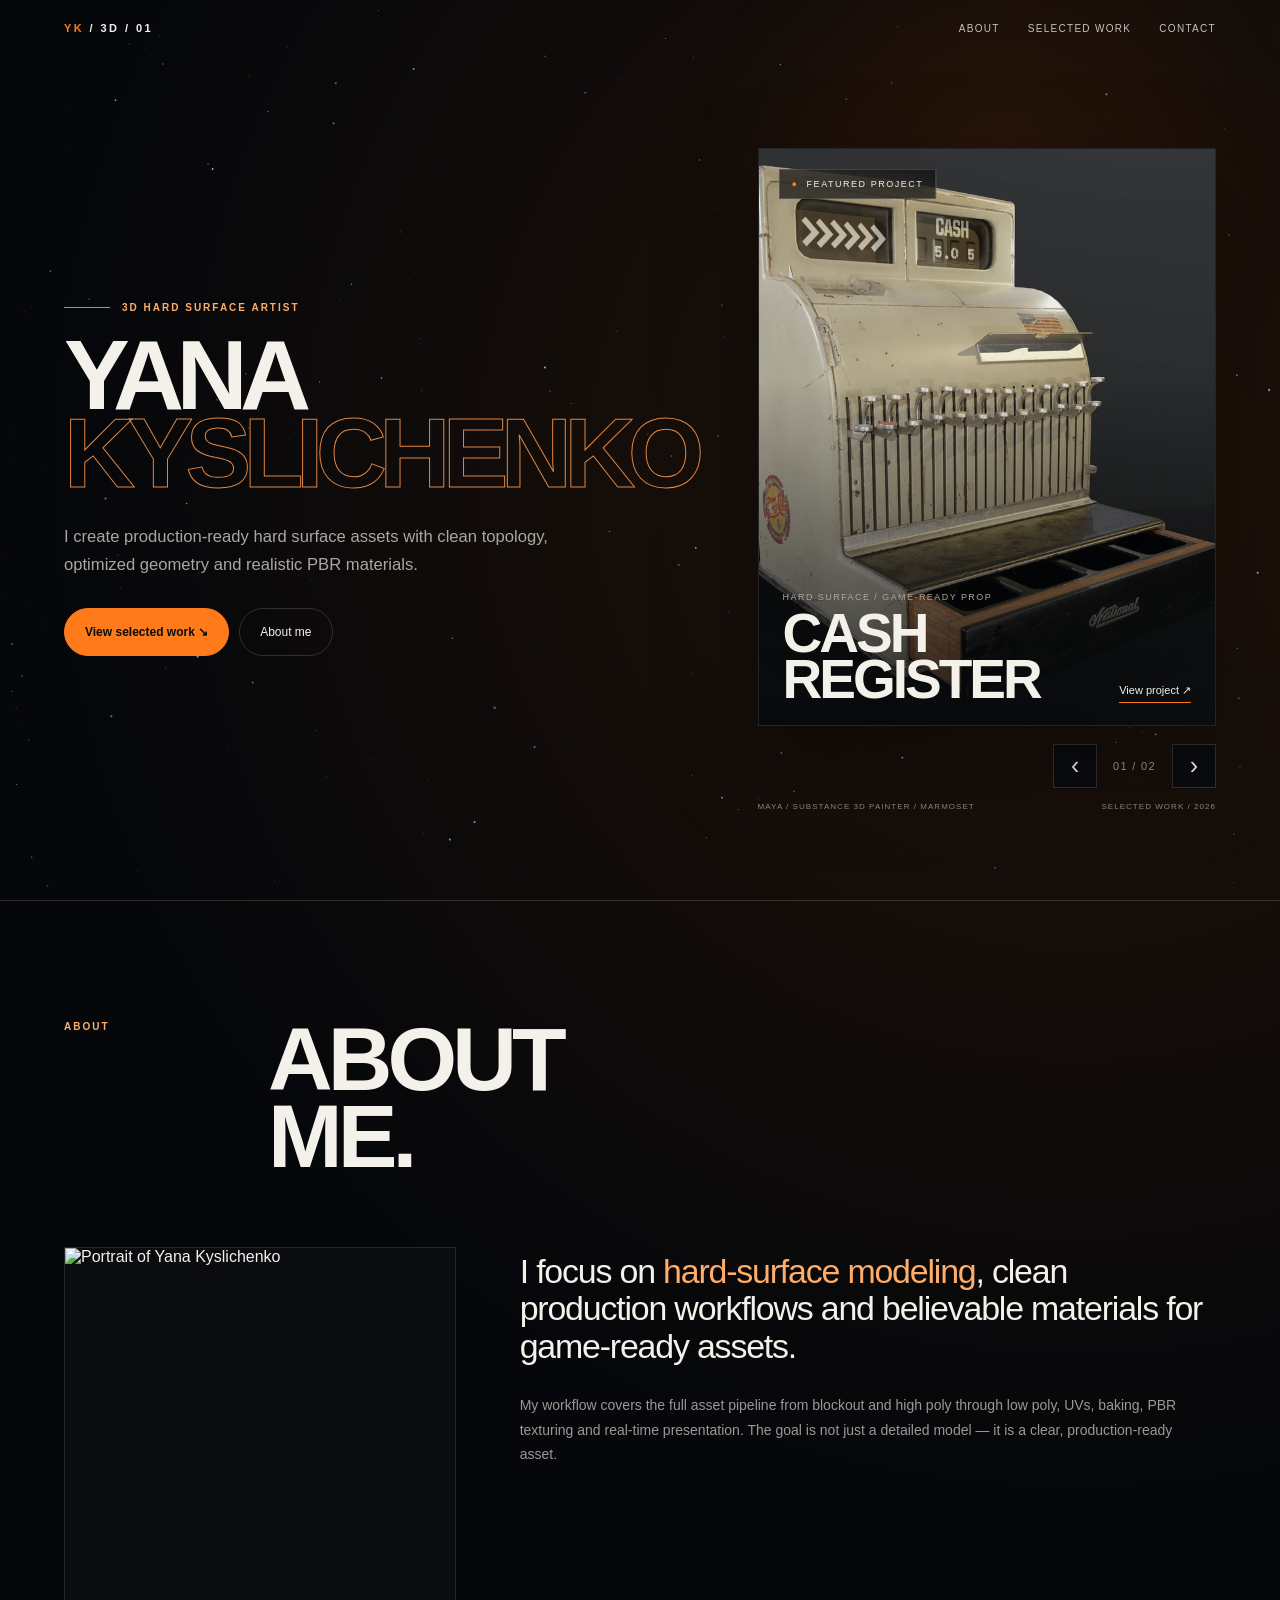
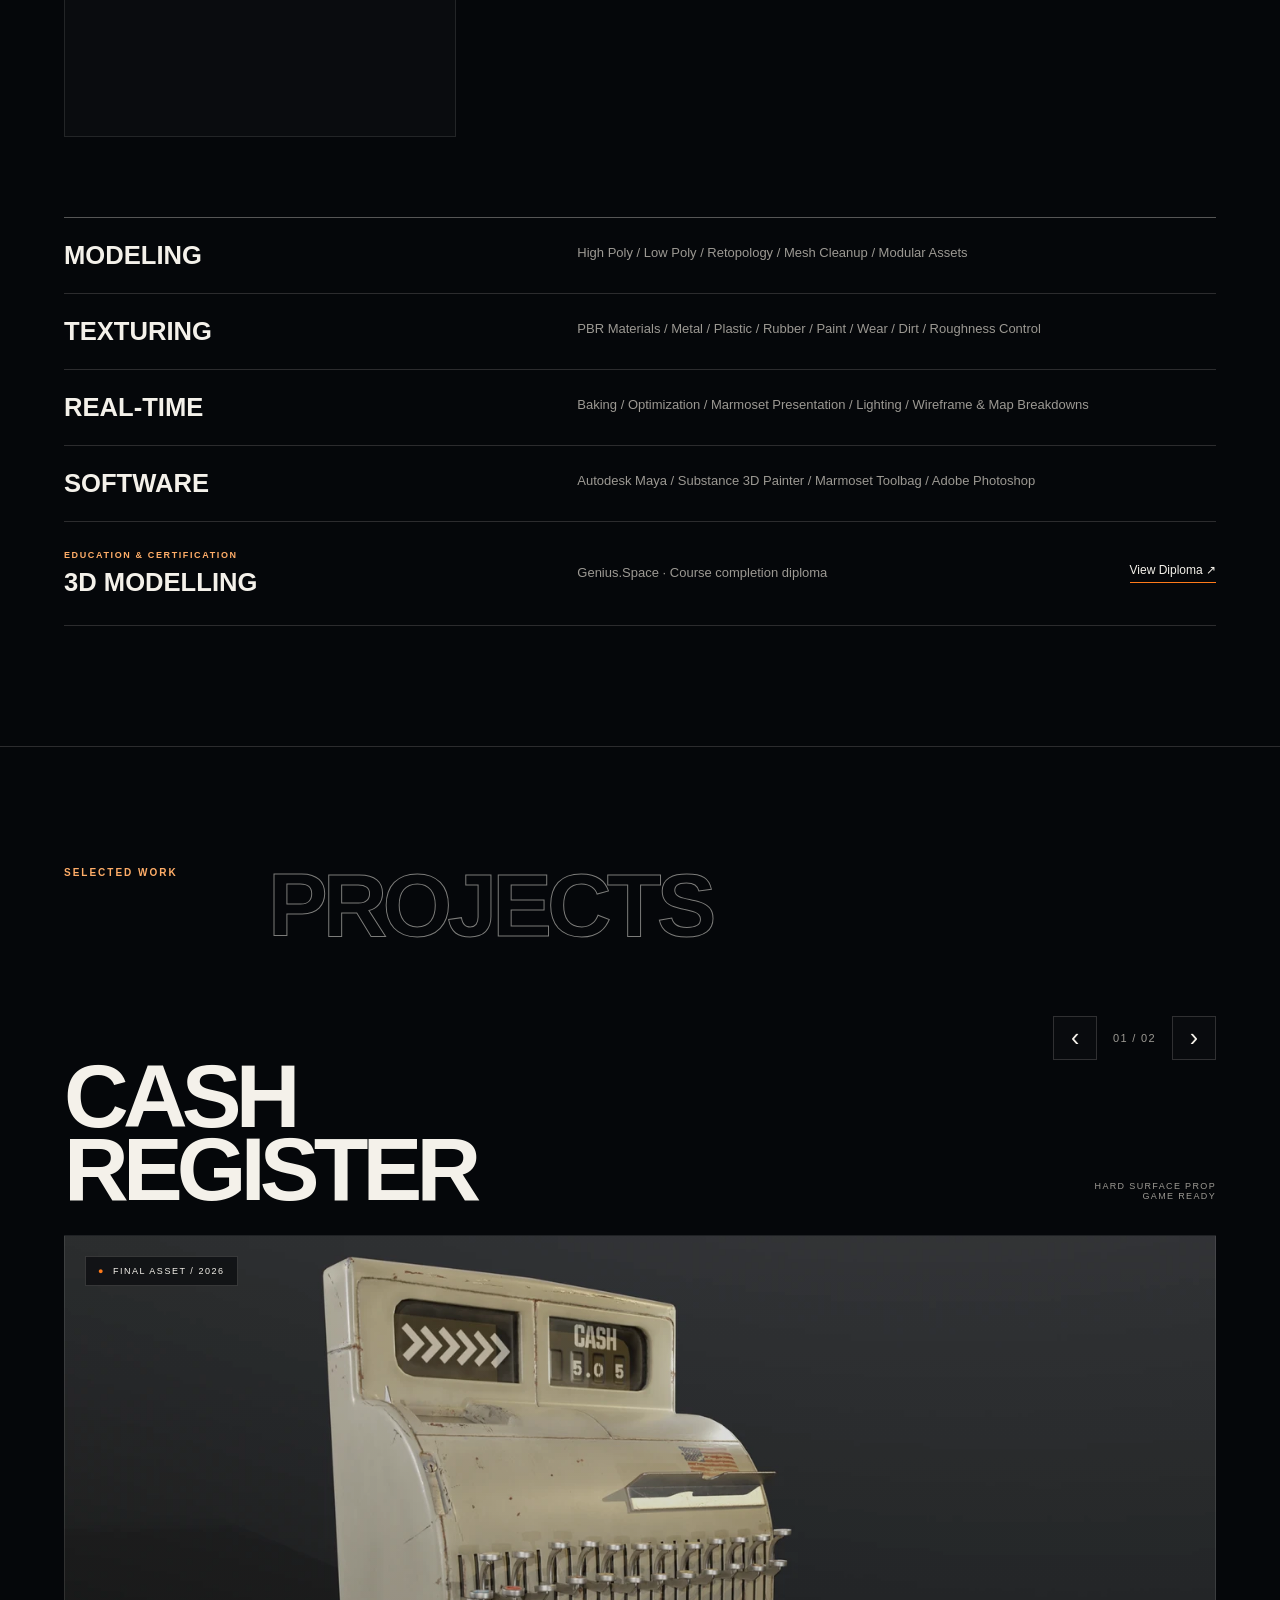
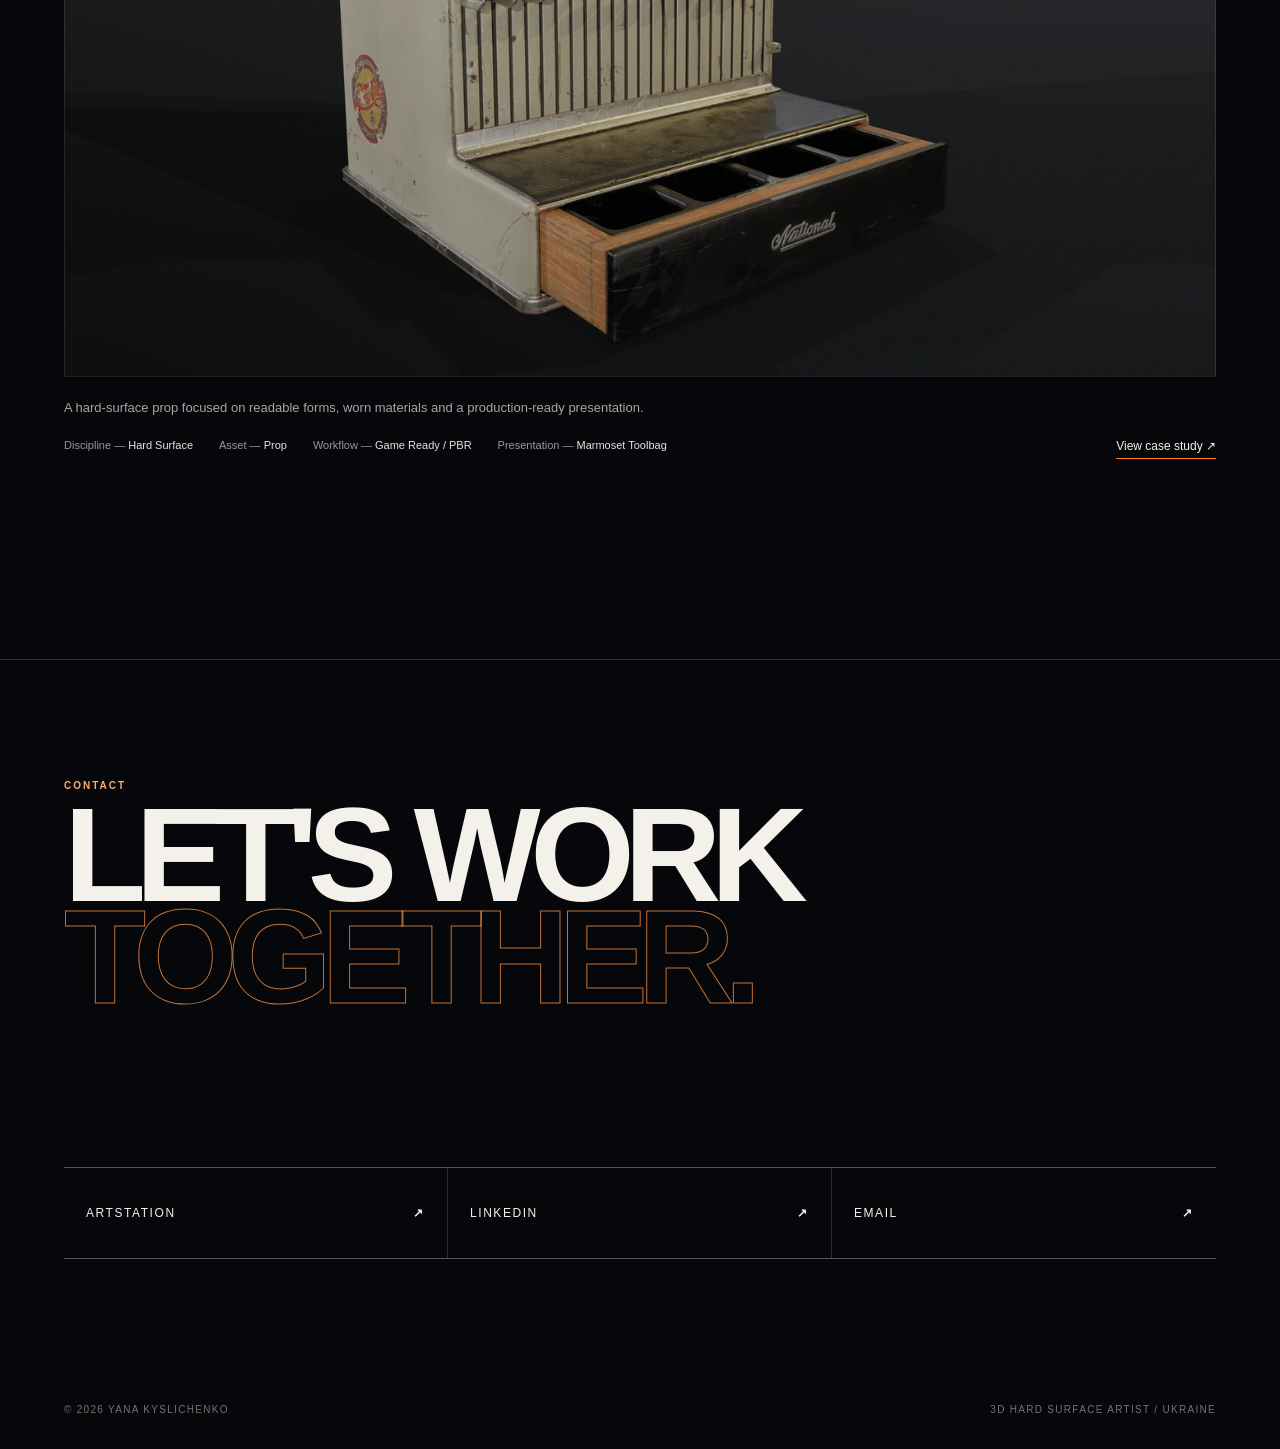
==== commit 0ff66019: "Simplify crate presentation and add portfolio project navigation" ====
--- a/index.html
+++ b/index.html
@@ -28,6 +28,7 @@
 @media(max-width:700px){:root{--p:20px}.topbar{padding:18px var(--p)}.brand{font-size:9px;white-space:nowrap}nav{gap:13px}nav a{font-size:9px}nav a:nth-child(2){display:none}.hero{padding:104px var(--p) 54px;gap:30px}.hero-copy{width:100%}.kicker{margin-bottom:18px;font-size:8px}.kicker:before{width:28px}h1,.hero h1{font-size:clamp(3rem,15.3vw,5.25rem);line-height:.82;letter-spacing:-.07em;max-width:100%}.hero-copy>p{margin-top:24px;font-size:15px;line-height:1.55}.actions{margin-top:22px}.btn{min-height:46px;padding:0 17px;font-size:11px}.showcase{width:100%;max-width:none;margin-top:4px}.shot{min-height:0;aspect-ratio:4/5}.shot img{min-height:0;position:absolute;inset:0;object-position:center}.badge{top:14px;left:14px;font-size:8px}.shot-info{left:16px;right:16px;bottom:16px;grid-template-columns:1fr;gap:12px}.shot-info h2{font-size:clamp(2.4rem,14vw,4rem)}.shot-info a{width:max-content}.show-meta{flex-direction:column;gap:6px;font-size:8px}.section{padding:68px var(--p)}.head{margin-bottom:42px}.title{font-size:clamp(2.8rem,15vw,4.6rem)}.about-layout{grid-template-columns:1fr}.about-photo{width:100%;max-width:360px}.lead{font-size:clamp(1.45rem,7vw,2rem)}.copy{font-size:13px}.caps{margin-top:48px}.cap,.cert{grid-template-columns:1fr}.cert-meta{align-items:flex-start;flex-direction:column;gap:14px}.pname{font-size:clamp(2.7rem,15vw,4.8rem)}.visual,.visual.crate{min-height:0;aspect-ratio:4/5}.stage{right:12px;bottom:12px;left:12px}.pbot{grid-template-columns:1fr}.contact{min-height:auto;gap:54px}.contact h2{font-size:clamp(3.2rem,16vw,5.8rem)}.links a{min-height:72px;padding:0 16px}footer{flex-direction:column;align-items:flex-start;padding-left:var(--p);padding-right:var(--p)}}
 @media(max-width:390px){nav a:first-child{display:none}h1,.hero h1{font-size:14.4vw}.actions{display:grid;grid-template-columns:1fr}.btn{justify-content:center}.shot-info h2{font-size:12vw}}
 @media(prefers-reduced-motion:reduce){*{animation:none!important;transition:none!important}.reveal{opacity:1;transform:none}}
+.project-controls{display:flex;align-items:center;justify-content:flex-end;gap:16px;margin-top:18px}.project-controls button{width:44px;height:44px;border:1px solid var(--line);background:#090b0e;color:var(--text);font-size:25px;cursor:pointer}.project-controls button:hover{border-color:var(--o);color:var(--os)}.project-controls span{color:var(--muted);font-size:11px;letter-spacing:.12em}.project[hidden]{display:none!important}#work .project{opacity:1;transform:none}.project-controls button:focus-visible{outline:2px solid var(--o);outline-offset:3px}
 </style>
 </head>
 <body>
@@ -42,12 +43,12 @@
     <div class="actions"><a class="btn primary" href="#work">View selected work ↘</a><a class="btn" href="#about">About me</a></div>
   </div>
   <div class="showcase reveal" id="showcase">
-    <div class="shot clickable"><a class="cover-link" href="cash-register.html?v=20260826c" aria-label="Open Cash Register project"></a>
+    <div class="shot clickable" id="featuredShot"><a class="cover-link" href="cash-register.html?v=20260826c" aria-label="Open Cash Register project"></a>
       <img src="images/cash-register.webp" width="1600" height="900" alt="Cash Register hard surface game-ready asset by Yana Kyslichenko">
       <div class="badge">Featured project</div>
       <div class="shot-info"><div><small>Hard Surface / Game-ready Prop</small><h2>Cash Register</h2></div><a href="cash-register.html?v=20260826c">View project ↗</a></div>
     </div>
-    <div class="show-meta"><span>Maya / Substance 3D Painter / Marmoset</span><span>Selected Work / 2026</span></div>
+    <div class="project-controls"><button type="button" id="featuredPrev" aria-label="Previous featured project">‹</button><span id="featuredCount" aria-live="polite">01 / 02</span><button type="button" id="featuredNext" aria-label="Next featured project">›</button></div><div class="show-meta"><span>Maya / Substance 3D Painter / Marmoset</span><span>Selected Work / 2026</span></div>
   </div>
 </section>
 <section class="section" id="about">
@@ -63,13 +64,14 @@
 </section>
 <section class="section" id="work">
   <div class="head reveal"><div class="index">Selected Work</div><h2 class="title outline">Projects</h2></div>
+  <div class="project-controls"><button type="button" id="workPrev" aria-label="Previous project">‹</button><span id="workCount" aria-live="polite">01 / 02</span><button type="button" id="workNext" aria-label="Next project">›</button></div>
   <article class="project reveal">
     <div class="ptop"><h3 class="pname">Cash<br>Register</h3><div class="ptype">Hard Surface Prop<br>Game Ready</div></div>
     <div class="visual cash clickable"><a class="cover-link" href="cash-register.html?v=20260826c" aria-label="Open Cash Register project"></a><div class="label">Final asset / 2026</div></div>
     <p class="desc">A hard-surface prop focused on readable forms, worn materials and a production-ready presentation.</p>
     <div class="pbot"><div class="meta"><span>Discipline — <b>Hard Surface</b></span><span>Asset — <b>Prop</b></span><span>Workflow — <b>Game Ready / PBR</b></span><span>Presentation — <b>Marmoset Toolbag</b></span></div><a class="plink" href="cash-register.html?v=20260826c">View case study ↗</a></div>
   </article>
-  <article class="project reveal">
+  <article class="project reveal" hidden>
     <div class="ptop"><h3 class="pname">Military<br>Crate</h3><div class="ptype">Hard Surface Asset<br>Completed</div></div>
     <div class="visual crate clickable"><a class="cover-link" href="military-crate.html" aria-label="Open Military Crate project"></a><div class="label">Final asset / 2026</div><div class="stage"><small>Project status</small><strong>Completed asset</strong></div></div>
     <p class="desc">A completed military crate with wooden construction, metal fittings and a twisted rope handle. Created through the full modeling, UV, baking and PBR texturing workflow.</p>
@@ -92,5 +94,19 @@
 function draw(){x.clearRect(0,0,innerWidth,innerHeight);for(const a of s){a.y+=.045+a.z*.12;if(a.y>innerHeight+4){a.y=-4;a.x=Math.random()*innerWidth}const px=(mx-innerWidth/2)*a.z*.008,py=(my-innerHeight/2)*a.z*.008;x.beginPath();x.fillStyle=a.w?`rgba(255,173,104,${a.a})`:`rgba(226,235,246,${a.a})`;x.arc(a.x+px,a.y+py,a.r*a.z,0,Math.PI*2);x.fill()}requestAnimationFrame(draw)}
 addEventListener("resize",resize);addEventListener("pointermove",e=>{mx=e.clientX;my=e.clientY;const v=document.getElementById("showcase");if(v&&innerWidth>1450){const rx=(e.clientY/innerHeight-.5)*-1.3,ry=(e.clientX/innerWidth-.5)*1.8;v.style.transform=`perspective(1200px) rotateX(${rx}deg) rotateY(${ry}deg)`}});
 const o=new IntersectionObserver(es=>es.forEach(e=>{if(e.isIntersecting)e.target.classList.add("visible")}),{threshold:.06,rootMargin:"0px 0px 80px 0px"});document.querySelectorAll(".reveal").forEach(e=>o.observe(e));addEventListener("scroll",()=>document.getElementById("topbar").classList.toggle("scrolled",scrollY>24));resize();draw();
+
+const featuredProjects=[
+{title:"Cash Register",image:"images/cash-register.webp",url:"cash-register.html",type:"Hard Surface / Game-ready Prop"},
+{title:"Military Crate",image:"images/military-crate/hero.webp",url:"military-crate.html",type:"Hard Surface / PBR Prop"}
+];
+let featuredIndex=0,workIndex=0;
+const featuredShot=document.getElementById("featuredShot");
+function showFeatured(n){featuredIndex=(n+featuredProjects.length)%featuredProjects.length;const p=featuredProjects[featuredIndex];const img=featuredShot.querySelector("img");img.src=p.image;img.alt=p.title+" by Yana Kyslichenko";featuredShot.querySelector("h2").textContent=p.title;featuredShot.querySelector(".shot-info small").textContent=p.type;featuredShot.querySelectorAll("a").forEach(a=>a.href=p.url);featuredShot.querySelector(".cover-link").setAttribute("aria-label","Open "+p.title+" project");document.getElementById("featuredCount").textContent=String(featuredIndex+1).padStart(2,"0")+" / "+String(featuredProjects.length).padStart(2,"0");}
+document.getElementById("featuredPrev").addEventListener("click",()=>showFeatured(featuredIndex-1));
+document.getElementById("featuredNext").addEventListener("click",()=>showFeatured(featuredIndex+1));
+const workProjects=[...document.querySelectorAll("#work .project")];
+function showWork(n){workIndex=(n+workProjects.length)%workProjects.length;workProjects.forEach((p,i)=>{p.hidden=i!==workIndex;p.classList.add("visible")});document.getElementById("workCount").textContent=String(workIndex+1).padStart(2,"0")+" / "+String(workProjects.length).padStart(2,"0");}
+document.getElementById("workPrev").addEventListener("click",()=>showWork(workIndex-1));
+document.getElementById("workNext").addEventListener("click",()=>showWork(workIndex+1));
 </script>
 </body></html>
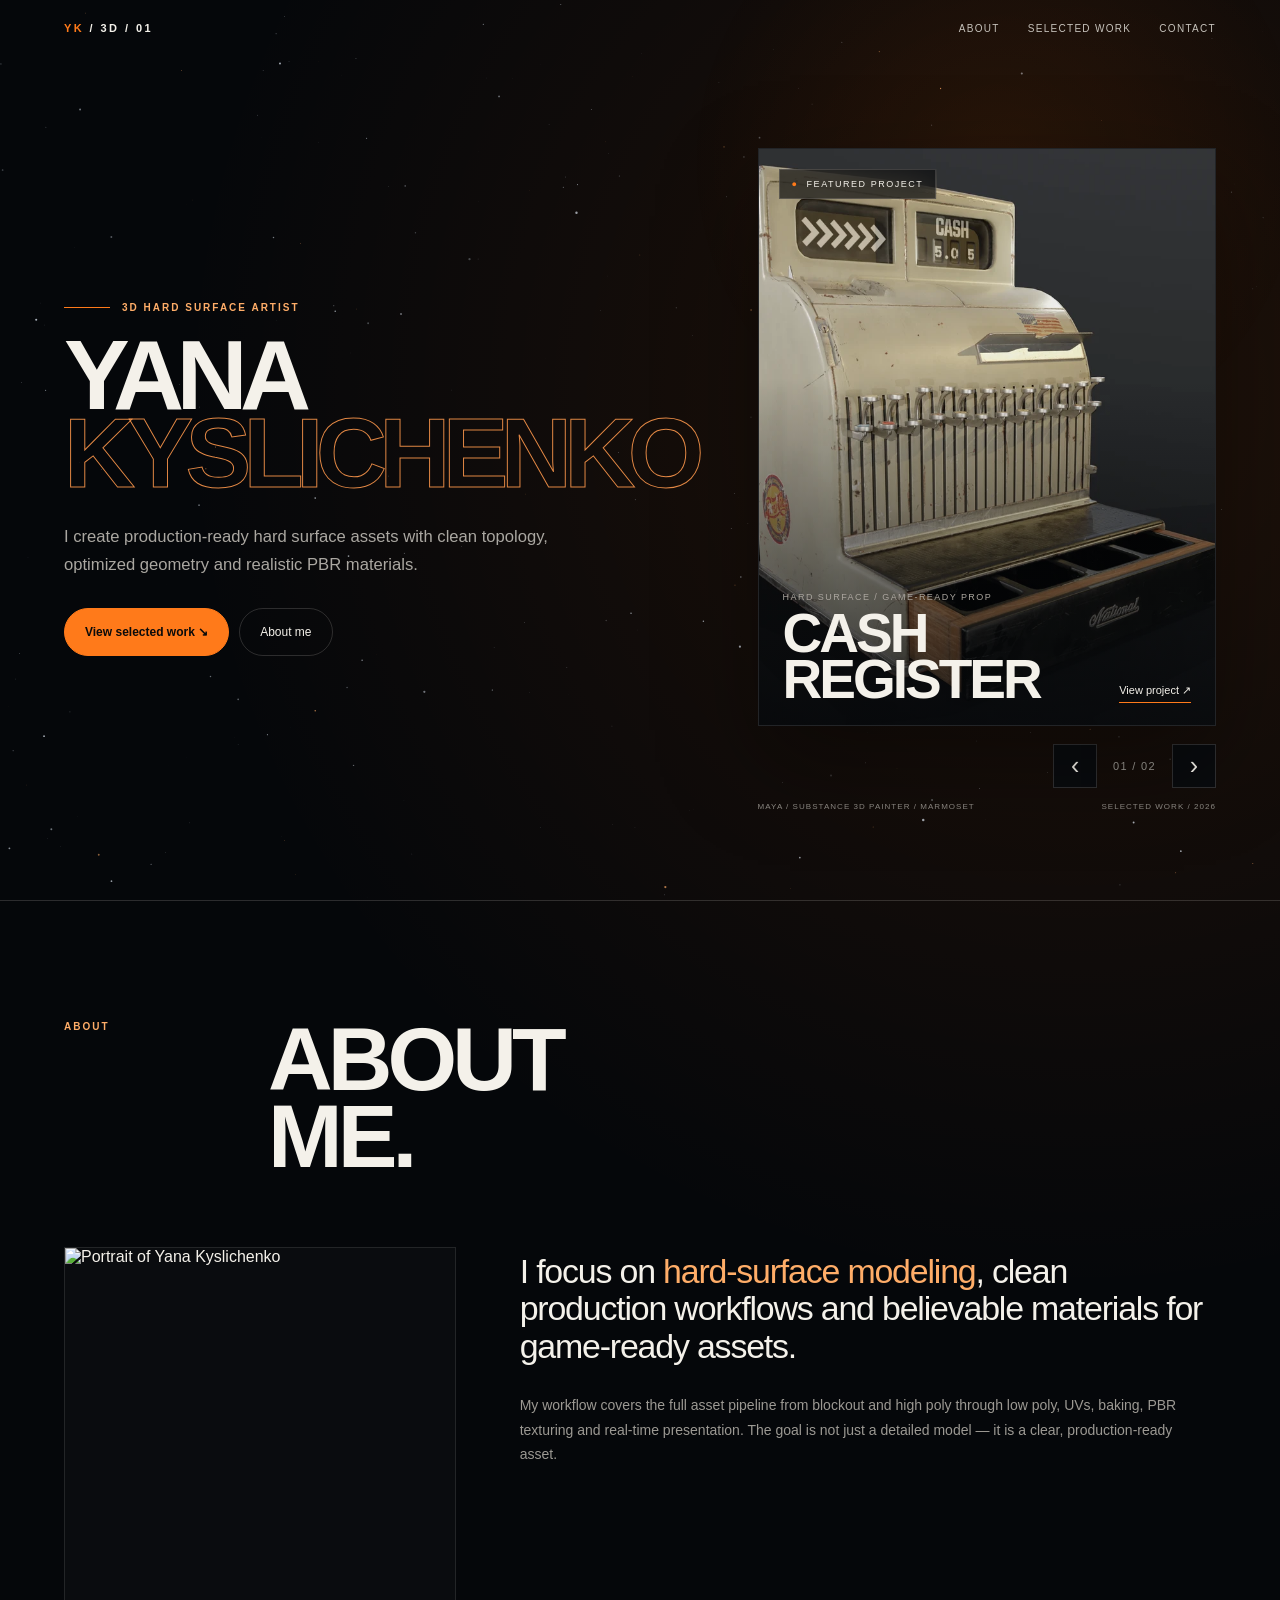
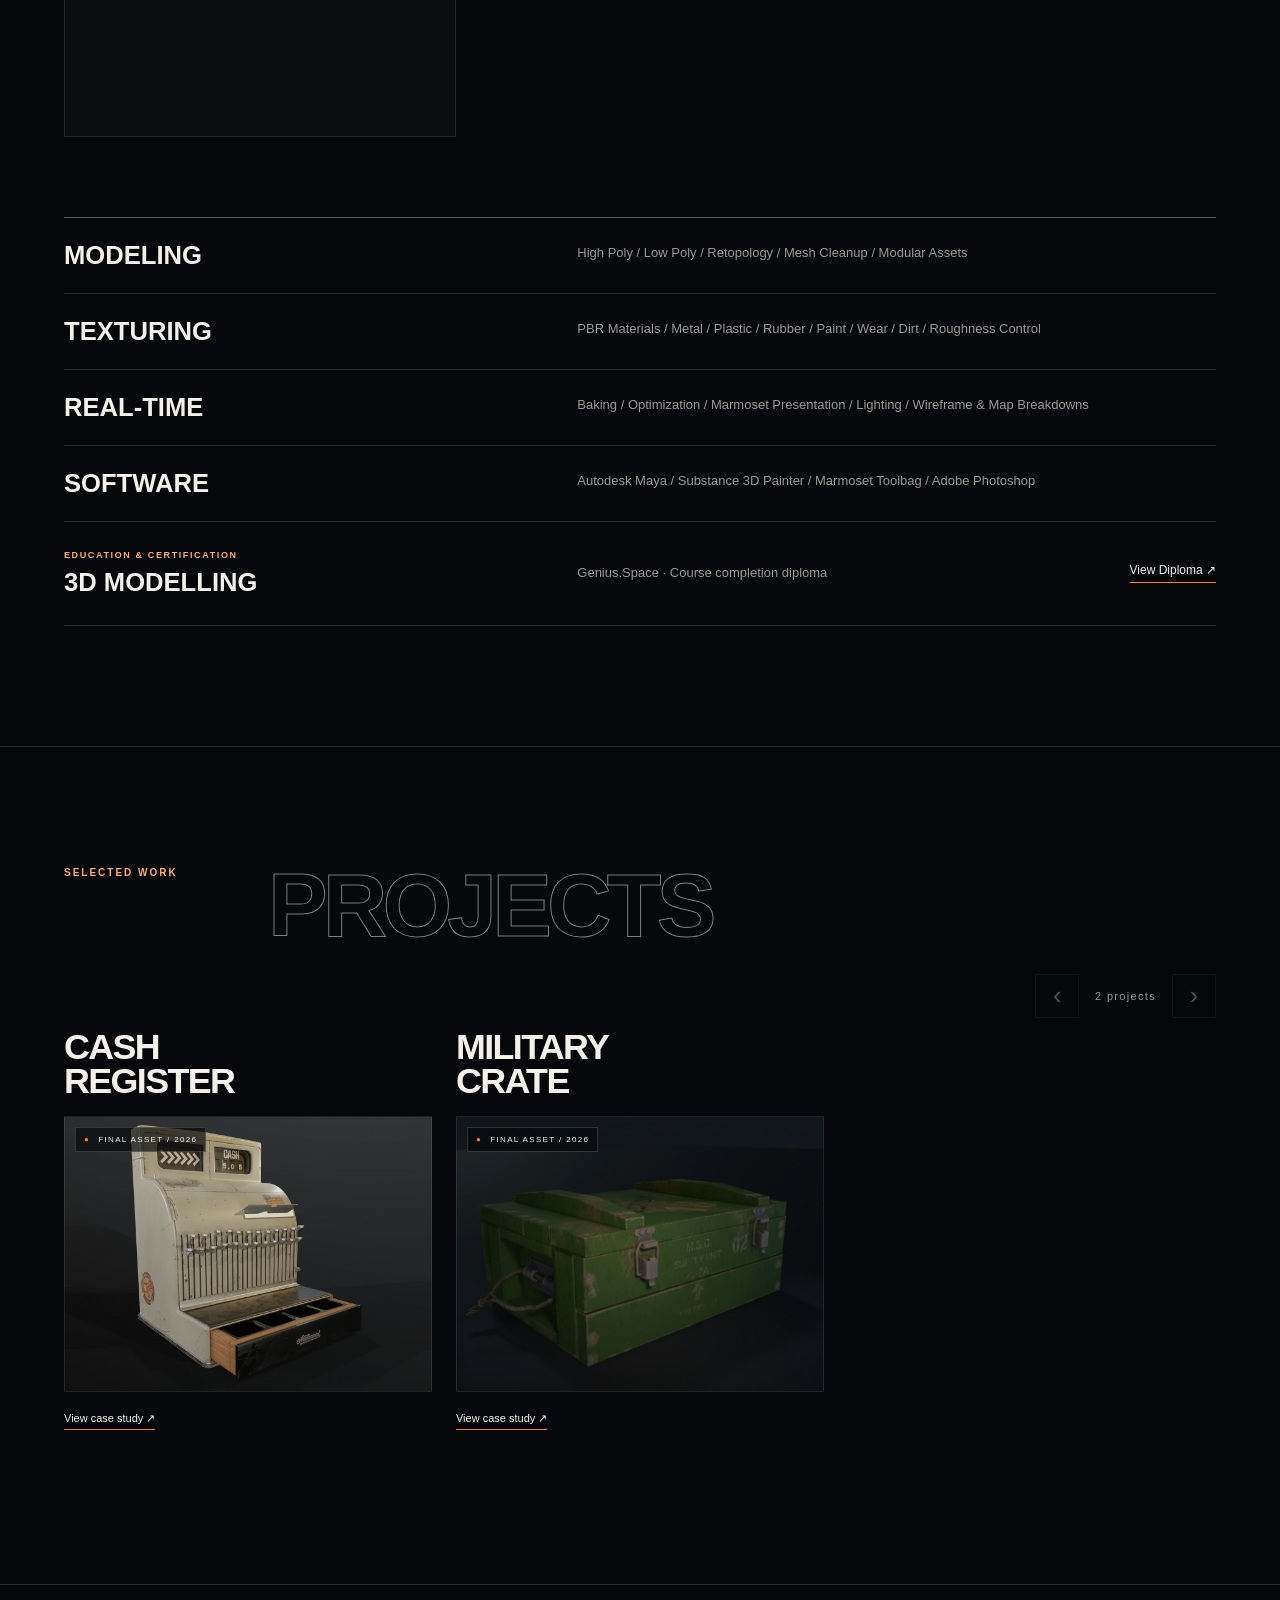
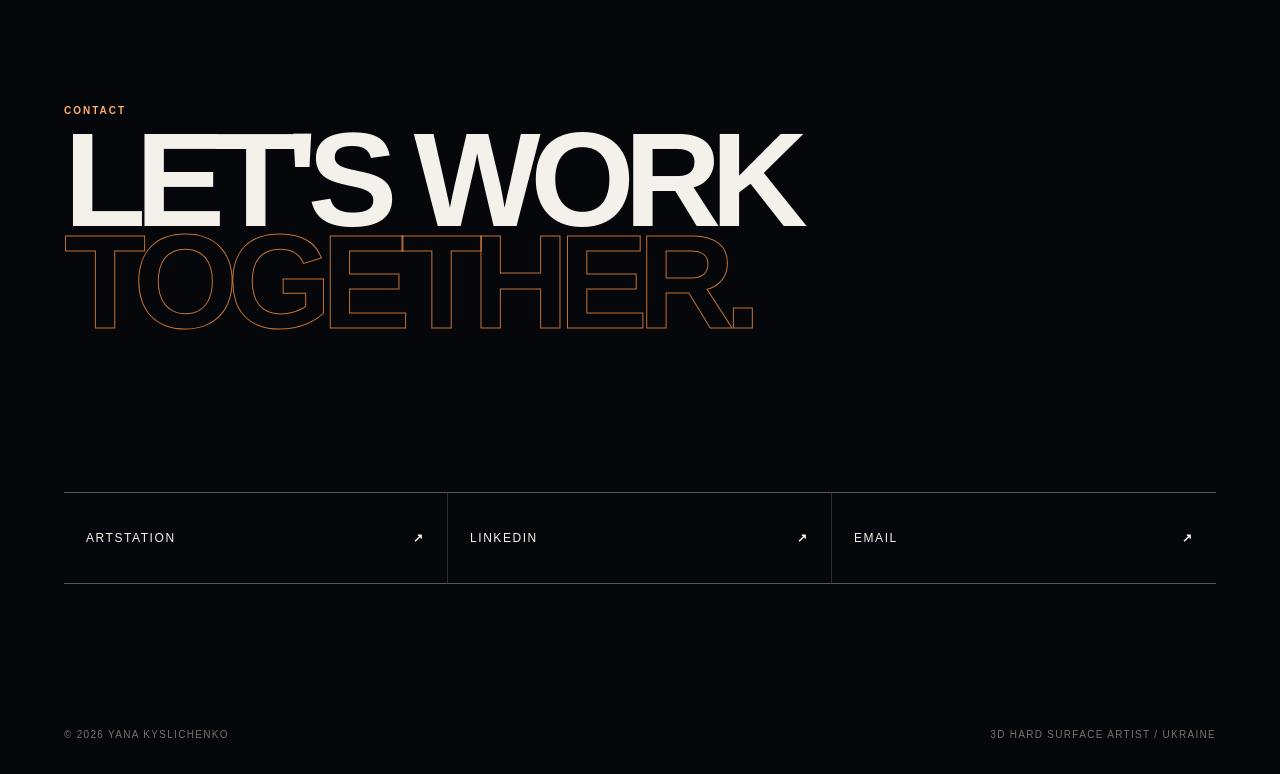
==== commit 0ce43372: "Display portfolio projects in a three-column horizontal carousel" ====
--- a/index.html
+++ b/index.html
@@ -29,6 +29,7 @@
 @media(max-width:390px){nav a:first-child{display:none}h1,.hero h1{font-size:14.4vw}.actions{display:grid;grid-template-columns:1fr}.btn{justify-content:center}.shot-info h2{font-size:12vw}}
 @media(prefers-reduced-motion:reduce){*{animation:none!important;transition:none!important}.reveal{opacity:1;transform:none}}
 .project-controls{display:flex;align-items:center;justify-content:flex-end;gap:16px;margin-top:18px}.project-controls button{width:44px;height:44px;border:1px solid var(--line);background:#090b0e;color:var(--text);font-size:25px;cursor:pointer}.project-controls button:hover{border-color:var(--o);color:var(--os)}.project-controls span{color:var(--muted);font-size:11px;letter-spacing:.12em}.project[hidden]{display:none!important}#work .project{opacity:1;transform:none}.project-controls button:focus-visible{outline:2px solid var(--o);outline-offset:3px}
+#work .head{margin-bottom:30px}.work-track{display:flex;gap:24px;overflow-x:auto;scroll-snap-type:x mandatory;scrollbar-width:thin;scrollbar-color:var(--o) #090b0e;padding:12px 0 20px}.work-track .project{flex:0 0 calc((100% - 48px)/3);min-width:0;padding:0 0 18px;border-top:0;scroll-snap-align:start}.work-track .ptop{display:block;margin:0 0 18px}.work-track .pname{font-size:clamp(1.5rem,2.8vw,3rem);line-height:.95;letter-spacing:-.045em}.work-track .ptype{display:none}.work-track .visual,.work-track .visual.crate{min-height:0;aspect-ratio:4/3;background-size:cover}.work-track .label{top:10px;left:10px;padding:7px 8px;font-size:8px}.work-track .pbot{display:block;margin-top:16px}.work-track .plink{font-size:11px}.project-controls button:disabled{opacity:.3;cursor:default}.project-controls button:disabled:hover{border-color:var(--line);color:var(--text)}@media(max-width:980px){.work-track .project{flex-basis:calc((100% - 24px)/2)}}@media(max-width:600px){.work-track .project{flex-basis:85%}.work-track .pname{font-size:2rem}}
 </style>
 </head>
 <body>
@@ -65,18 +66,18 @@
 <section class="section" id="work">
   <div class="head reveal"><div class="index">Selected Work</div><h2 class="title outline">Projects</h2></div>
   <div class="project-controls"><button type="button" id="workPrev" aria-label="Previous project">‹</button><span id="workCount" aria-live="polite">01 / 02</span><button type="button" id="workNext" aria-label="Next project">›</button></div>
+  <div class="work-track" id="workTrack" aria-label="Portfolio projects">
   <article class="project reveal">
     <div class="ptop"><h3 class="pname">Cash<br>Register</h3><div class="ptype">Hard Surface Prop<br>Game Ready</div></div>
     <div class="visual cash clickable"><a class="cover-link" href="cash-register.html?v=20260826c" aria-label="Open Cash Register project"></a><div class="label">Final asset / 2026</div></div>
-    <p class="desc">A hard-surface prop focused on readable forms, worn materials and a production-ready presentation.</p>
-    <div class="pbot"><div class="meta"><span>Discipline — <b>Hard Surface</b></span><span>Asset — <b>Prop</b></span><span>Workflow — <b>Game Ready / PBR</b></span><span>Presentation — <b>Marmoset Toolbag</b></span></div><a class="plink" href="cash-register.html?v=20260826c">View case study ↗</a></div>
+    <div class="pbot"><a class="plink" href="cash-register.html?v=20260826c">View case study ↗</a></div>
   </article>
-  <article class="project reveal" hidden>
+  <article class="project reveal">
     <div class="ptop"><h3 class="pname">Military<br>Crate</h3><div class="ptype">Hard Surface Asset<br>Completed</div></div>
-    <div class="visual crate clickable"><a class="cover-link" href="military-crate.html" aria-label="Open Military Crate project"></a><div class="label">Final asset / 2026</div><div class="stage"><small>Project status</small><strong>Completed asset</strong></div></div>
-    <p class="desc">A completed military crate with wooden construction, metal fittings and a twisted rope handle. Created through the full modeling, UV, baking and PBR texturing workflow.</p>
-    <div class="pbot"><div class="meta"><span>Discipline — <b>Hard Surface</b></span><span>Status — <b>Completed</b></span><span>Primary Tool — <b>Autodesk Maya</b></span><span>Pipeline — <b>HP → LP → UV → Bake → Texture → Render</b></span></div><a class="plink" href="military-crate.html">View case study ↗</a></div>
+    <div class="visual crate clickable"><a class="cover-link" href="military-crate.html" aria-label="Open Military Crate project"></a><div class="label">Final asset / 2026</div></div>
+    <div class="pbot"><a class="plink" href="military-crate.html">View case study ↗</a></div>
   </article>
+  </div>
 </section>
 <section class="section contact" id="contact">
   <div><div class="index reveal">Contact</div><h2 class="reveal">Let's work<span>together.</span></h2></div>
@@ -104,9 +105,10 @@
 function showFeatured(n){featuredIndex=(n+featuredProjects.length)%featuredProjects.length;const p=featuredProjects[featuredIndex];const img=featuredShot.querySelector("img");img.src=p.image;img.alt=p.title+" by Yana Kyslichenko";featuredShot.querySelector("h2").textContent=p.title;featuredShot.querySelector(".shot-info small").textContent=p.type;featuredShot.querySelectorAll("a").forEach(a=>a.href=p.url);featuredShot.querySelector(".cover-link").setAttribute("aria-label","Open "+p.title+" project");document.getElementById("featuredCount").textContent=String(featuredIndex+1).padStart(2,"0")+" / "+String(featuredProjects.length).padStart(2,"0");}
 document.getElementById("featuredPrev").addEventListener("click",()=>showFeatured(featuredIndex-1));
 document.getElementById("featuredNext").addEventListener("click",()=>showFeatured(featuredIndex+1));
-const workProjects=[...document.querySelectorAll("#work .project")];
-function showWork(n){workIndex=(n+workProjects.length)%workProjects.length;workProjects.forEach((p,i)=>{p.hidden=i!==workIndex;p.classList.add("visible")});document.getElementById("workCount").textContent=String(workIndex+1).padStart(2,"0")+" / "+String(workProjects.length).padStart(2,"0");}
-document.getElementById("workPrev").addEventListener("click",()=>showWork(workIndex-1));
-document.getElementById("workNext").addEventListener("click",()=>showWork(workIndex+1));
+const workTrack=document.getElementById("workTrack"),workProjects=[...workTrack.querySelectorAll(".project")],workPrev=document.getElementById("workPrev"),workNext=document.getElementById("workNext");
+function updateWork(){const overflow=workTrack.scrollWidth>workTrack.clientWidth+2;workPrev.disabled=!overflow||workTrack.scrollLeft<=2;workNext.disabled=!overflow||workTrack.scrollLeft+workTrack.clientWidth>=workTrack.scrollWidth-2;document.getElementById("workCount").textContent=workProjects.length+" projects";}
+function scrollWork(direction){const card=workProjects[0];workTrack.scrollBy({left:direction*(card.getBoundingClientRect().width+24),behavior:matchMedia("(prefers-reduced-motion: reduce)").matches?"auto":"smooth"});}
+workPrev.addEventListener("click",()=>scrollWork(-1));workNext.addEventListener("click",()=>scrollWork(1));
+workTrack.addEventListener("scroll",updateWork,{passive:true});addEventListener("resize",updateWork);updateWork();
 </script>
 </body></html>
